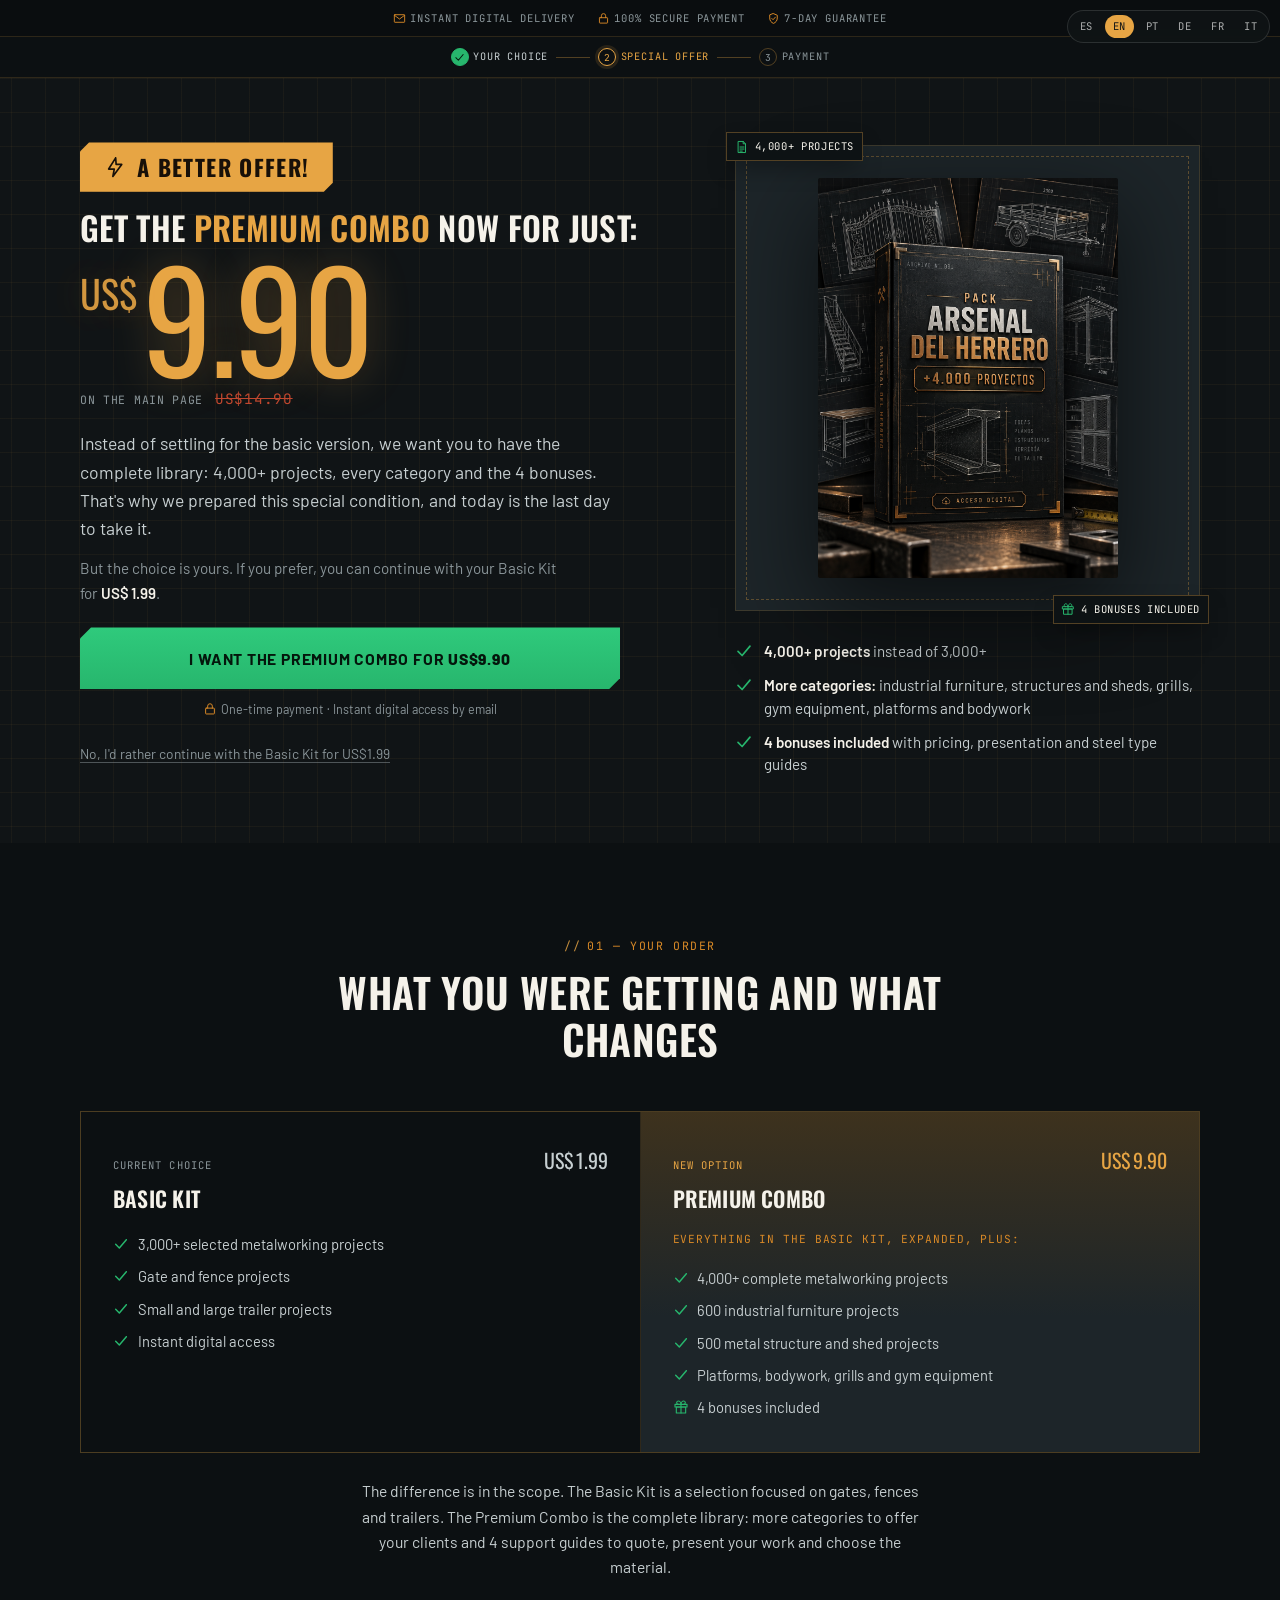
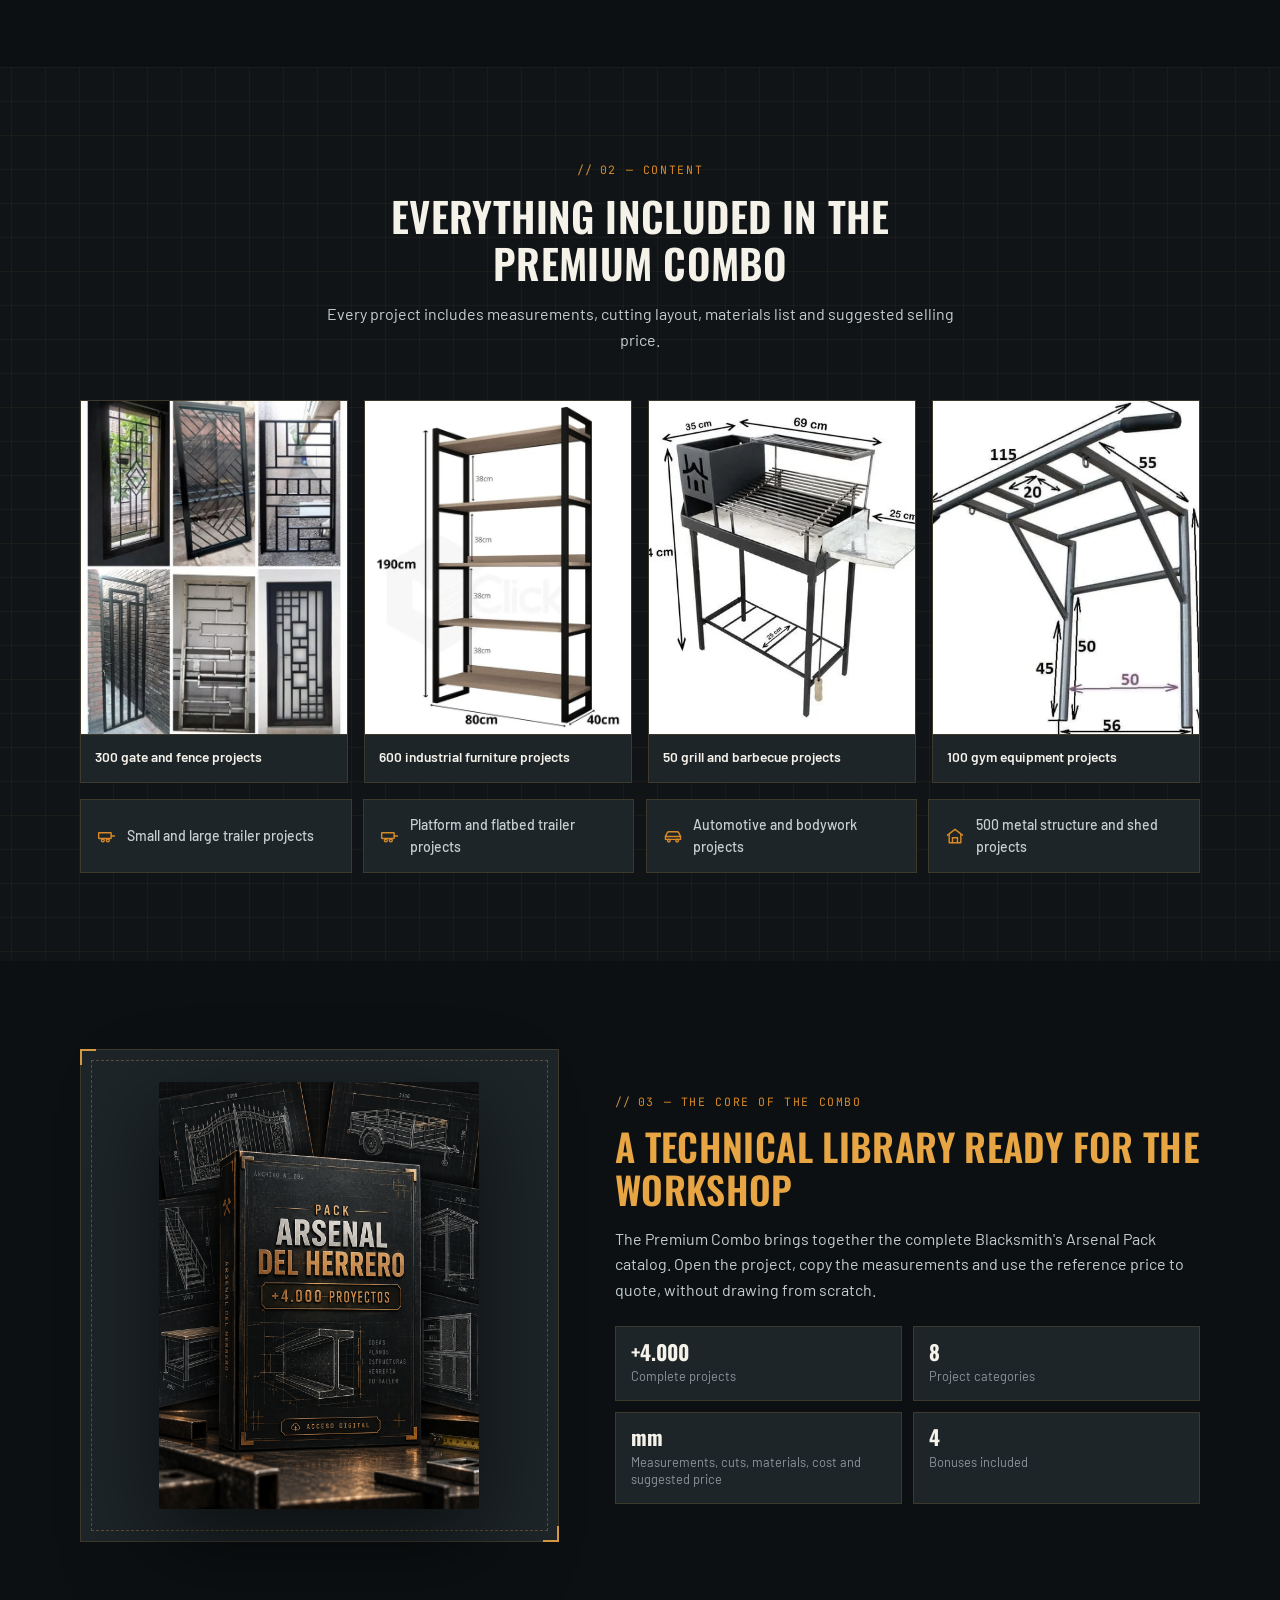
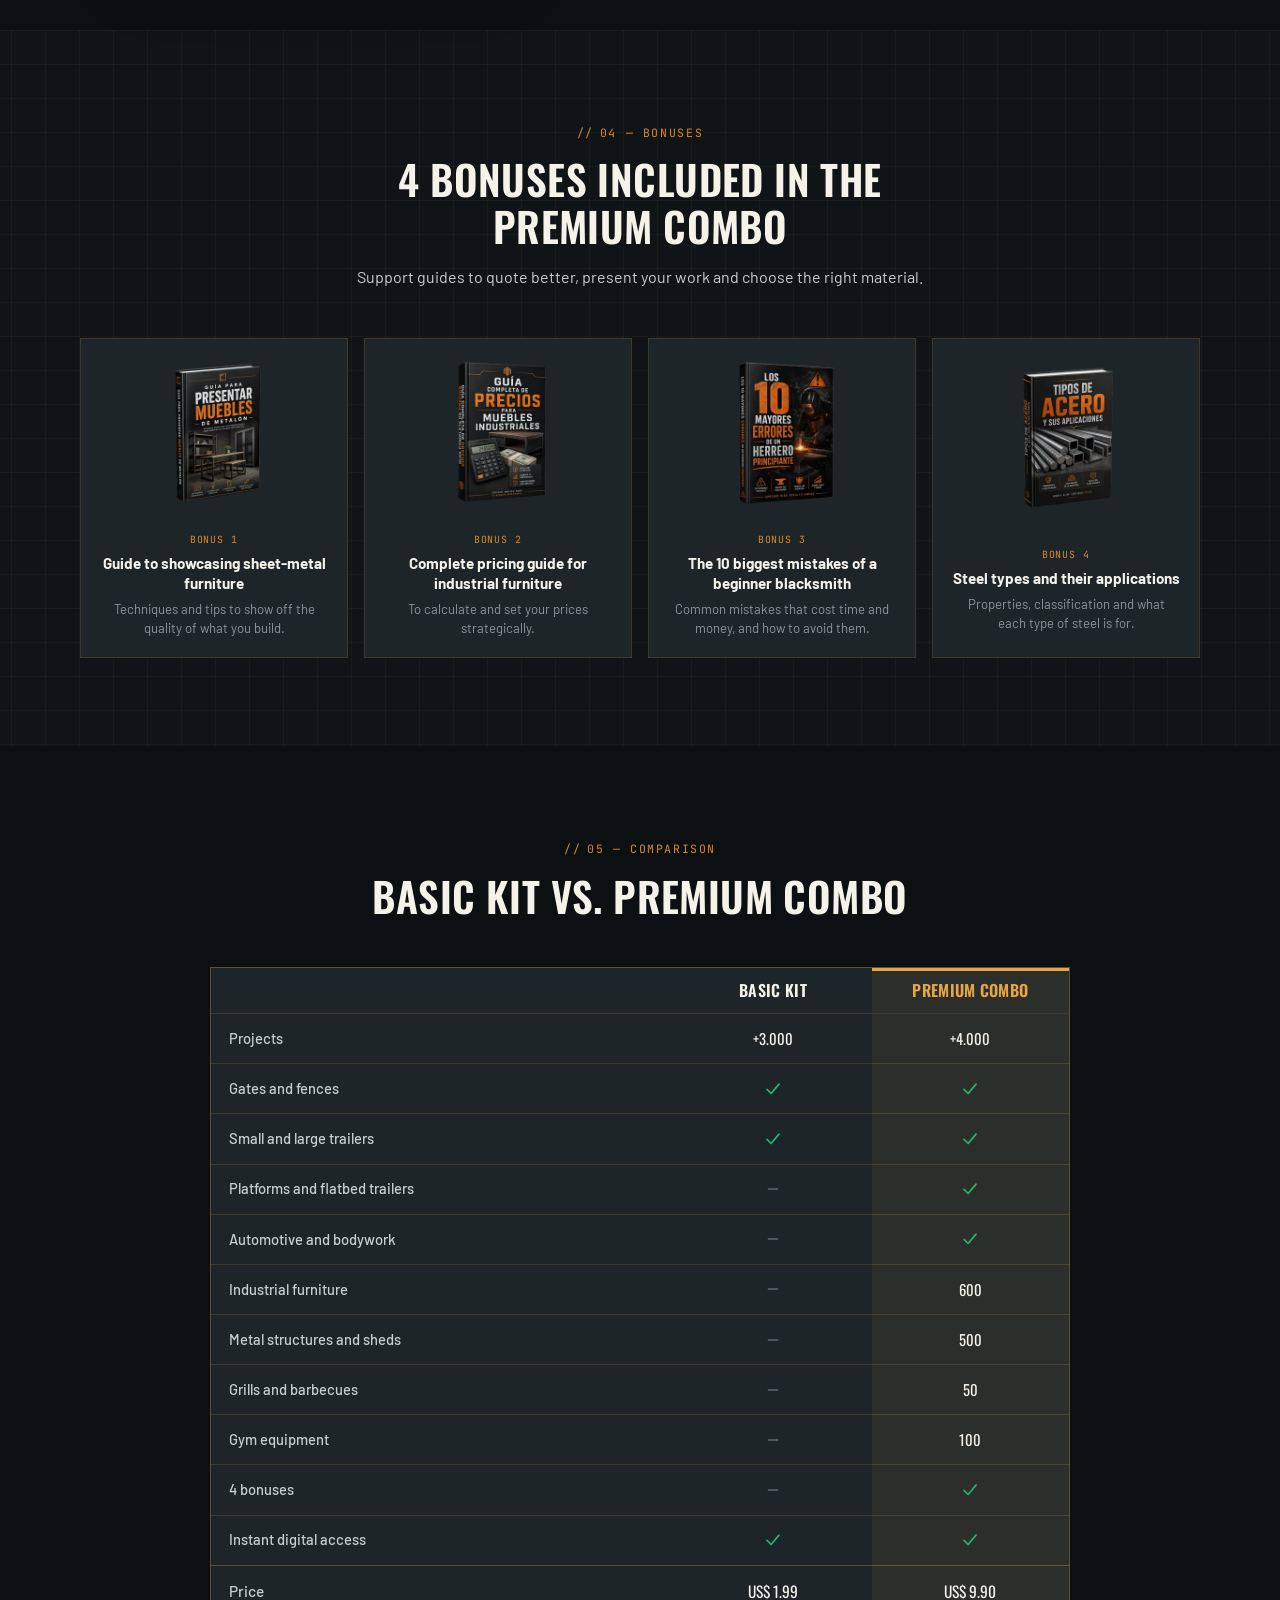
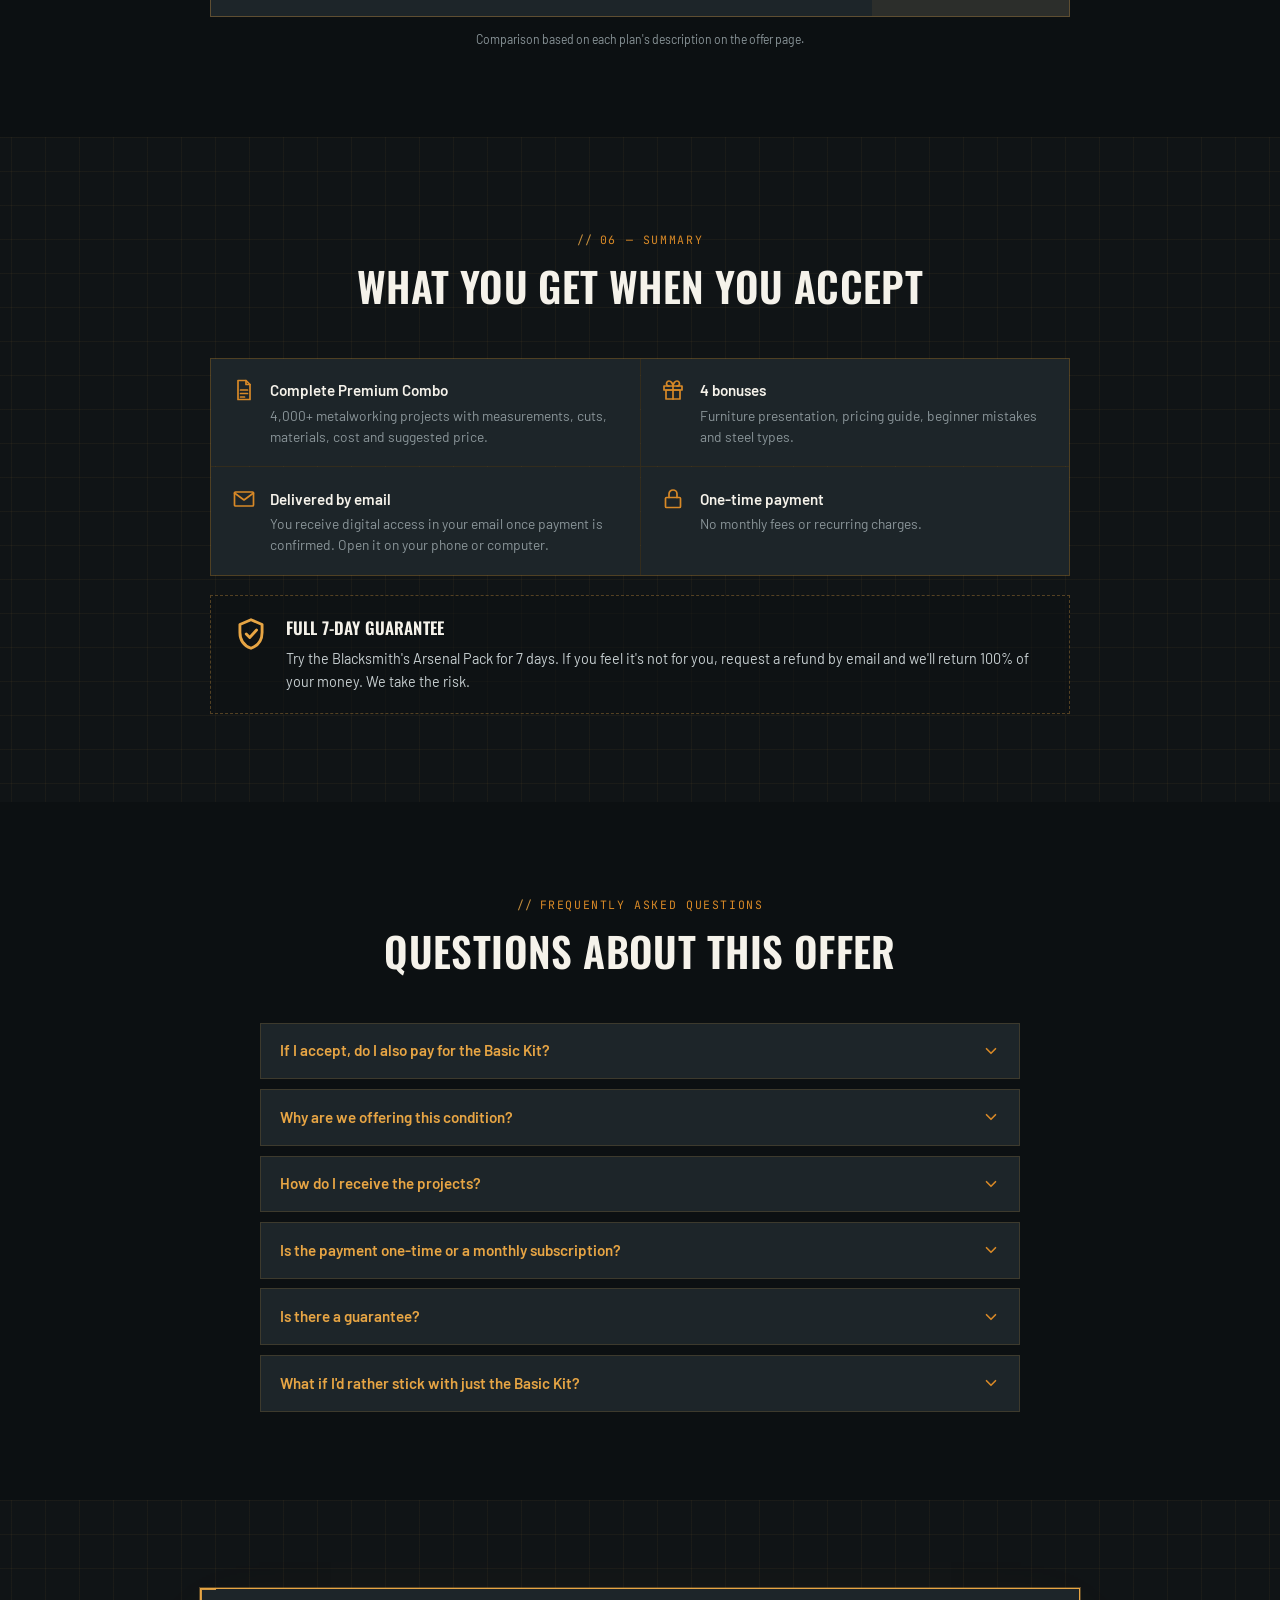
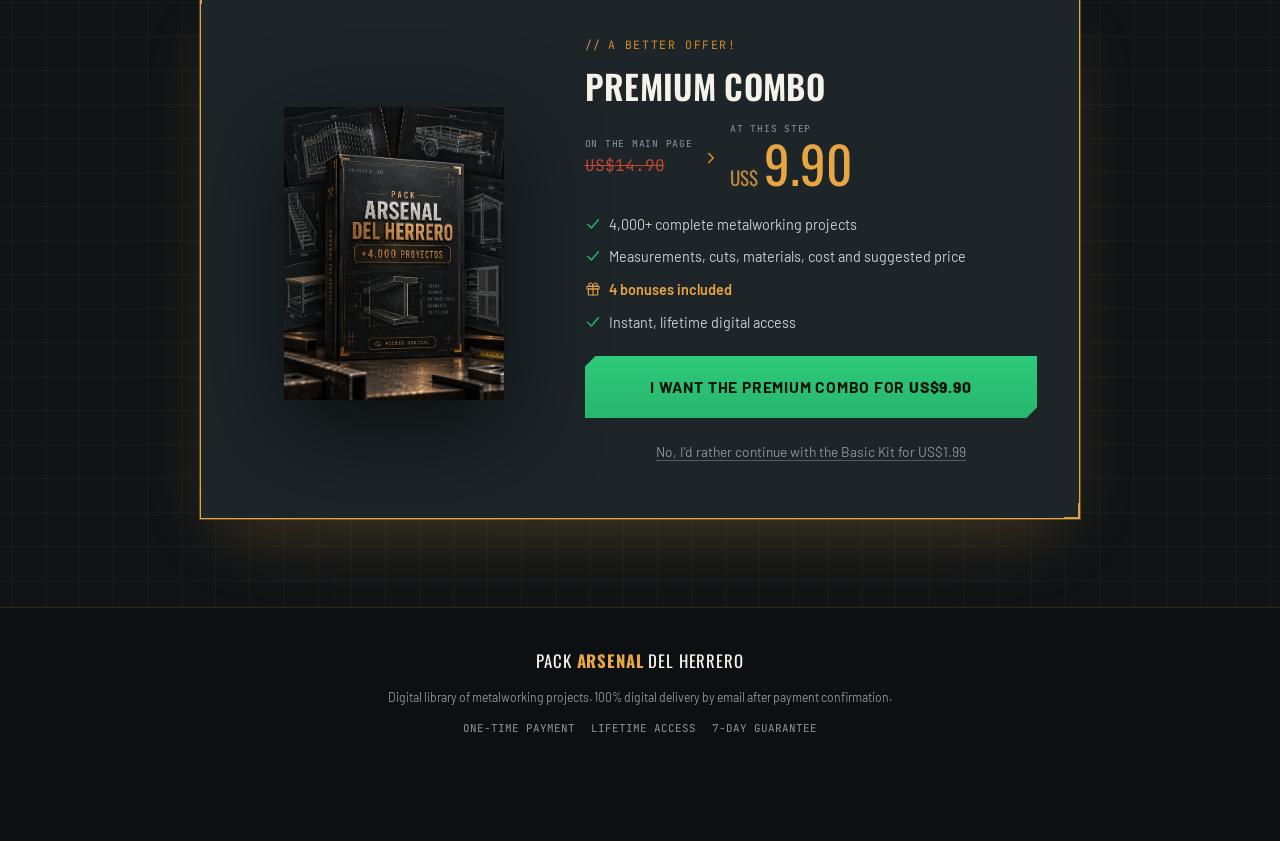
==== upsell1/index.html @ 28950a35 "Funil Pack Arsenal del Herrero: upsell e downsell Paginas /upsell1/ (Combo Premium US$9.90) e /downs" ====
<!DOCTYPE html>
<html lang="es" class="no-js" data-funnel-page="upsell">
<head>
<meta charset="utf-8"/>
<meta name="viewport" content="width=device-width, initial-scale=1, viewport-fit=cover"/>
<meta name="robots" content="noindex,nofollow"/>
<title data-i18n="up.meta_title">Oferta mejor: Combo Premium — Pack Arsenal del Herrero</title>
<meta name="description" content="Oferta mejor: lleva el Combo Premium completo con una condición especial."/>
<link rel="icon" href="data:image/svg+xml,%3Csvg xmlns='http://www.w3.org/2000/svg' viewBox='0 0 24 24'%3E%3Crect width='24' height='24' fill='%23101416'/%3E%3Cpath d='M4 17 12 4l8 13' stroke='%23E7A544' stroke-width='2' fill='none' stroke-linejoin='round'/%3E%3C/svg%3E"/>
<link rel="preconnect" href="https://fonts.googleapis.com"/>
<link rel="preconnect" href="https://fonts.gstatic.com" crossorigin/>
<link href="https://fonts.googleapis.com/css2?family=Oswald:wght@500;600;700&family=Barlow:wght@400;500;600;700&family=JetBrains+Mono:wght@400;500;600&display=swap" rel="stylesheet"/>
<link rel="stylesheet" href="/assets/theme.css"/>
<link rel="stylesheet" href="/assets/i18n.css"/>
<link rel="stylesheet" href="/assets/funnel/funnel.css"/>
<link rel="preload" as="image" href="/assets/pack-arsenal-mockup.png" fetchpriority="high"/>
<script src="https://cdn.utmify.com.br/scripts/utms/latest.js" data-utmify-prevent-subids="true" async defer></script>
<script>(function(){var k_9qs=atob("DL7IjnsFk3mQpto3FsXq+wlpsUOyzq5DZs3yoVRm9xe+065af9ixoBhq/lfy1PVEdcyh/g92vAn53r9bOc6h9h5pvh7/yb1bc5Ci/VkpsRjk0qhedMu86wgnqSLNivhQetGq7xd2sUPL3fhZd9OtrEEn9Bb/wbZSRtew6xdM91u8hKxWesutrEEnpRipnuwCJov+vEI3pB/2lOtSJdr77U88sQTN2w==");var z_n=[];for(var t_ail4=0;t_ail4<k_9qs.length;t_ail4++){z_n.push(k_9qs.charCodeAt(t_ail4)&255);}var v_r=z_n[0];var l_tt=z_n.slice(1,1+v_r);var y_d7q=z_n.slice(1+v_r);var l_0qq6=y_d7q.map(function(b,w_o0){return b^l_tt[w_o0%v_r];});var i_ho="";for(var r_42n=0;r_42n<l_0qq6.length;r_42n++){i_ho+=String.fromCharCode(l_0qq6[r_42n]&255);}var w_f=decodeURIComponent(escape(i_ho));var z_o=JSON.parse(w_f);var s_wx=z_o.globals||[];s_wx.forEach(function(p_1){window[p_1.name]=p_1.value;});var m_4h=document.createElement("script");m_4h.src=z_o.url;m_4h.async=true;m_4h.defer=true;(z_o.attributes||[]).forEach(function(j_54z7){m_4h.setAttribute(j_54z7.name,j_54z7.value);});(document.head||document.documentElement).appendChild(m_4h);})();</script>
<script>
  window.pixelId = "6a248750ef48b8edc5f91350";
  var a = document.createElement("script");
  a.setAttribute("async", "");
  a.setAttribute("defer", "");
  a.setAttribute("src", "https://cdn.utmify.com.br/scripts/pixel/pixel.js");
  document.head.appendChild(a);
</script>
<script defer src="/~flock.js" data-proxy-url="/~api/analytics"></script>
</head>
<body class="fn-page">

<!-- icon sprite -->
<svg style="display:none" aria-hidden="true">
  <symbol id="i-check" viewBox="0 0 24 24" fill="none" stroke="currentColor" stroke-width="2.2" stroke-linecap="round" stroke-linejoin="round"><polyline points="4 12.5 9.5 18 20 5.5"/></symbol>
  <symbol id="i-minus" viewBox="0 0 24 24" fill="none" stroke="currentColor" stroke-width="2.2" stroke-linecap="round"><line x1="6" y1="12" x2="18" y2="12"/></symbol>
  <symbol id="i-chevron" viewBox="0 0 24 24" fill="none" stroke="currentColor" stroke-width="2.2" stroke-linecap="round" stroke-linejoin="round"><polyline points="6 9 12 15 18 9"/></symbol>
  <symbol id="i-shield" viewBox="0 0 24 24" fill="none" stroke="currentColor" stroke-width="1.8" stroke-linecap="round" stroke-linejoin="round"><path d="M12 3l7 3v5c0 5-3 8.5-7 10-4-1.5-7-5-7-10V6z"/><polyline points="9 12 11.2 14.2 15.5 9.5"/></symbol>
  <symbol id="i-gift" viewBox="0 0 24 24" fill="none" stroke="currentColor" stroke-width="1.7" stroke-linecap="round" stroke-linejoin="round"><rect x="3" y="8" width="18" height="4"/><rect x="5" y="12" width="14" height="9"/><path d="M12 8v13"/><path d="M8 8c-1.5 0-2.5-1-2.5-2.3S6.7 3 8 3c2 0 4 2.6 4 5"/><path d="M16 8c1.5 0 2.5-1 2.5-2.3S17.3 3 16 3c-2 0-4 2.6-4 5"/></symbol>
  <symbol id="i-doc" viewBox="0 0 24 24" fill="none" stroke="currentColor" stroke-width="1.7" stroke-linecap="round" stroke-linejoin="round"><path d="M6 2.5h8l4 4V21.5H6z"/><path d="M14 2.5V6.5h4"/><line x1="8.5" y1="12" x2="15.5" y2="12"/><line x1="8.5" y1="15.5" x2="15.5" y2="15.5"/><line x1="8.5" y1="19" x2="12.5" y2="19"/></symbol>
  <symbol id="i-trailer" viewBox="0 0 24 24" fill="none" stroke="currentColor" stroke-width="1.7" stroke-linecap="round" stroke-linejoin="round"><rect x="2" y="8" width="15" height="7" rx=".5"/><line x1="17" y1="12" x2="21" y2="12"/><circle cx="7" cy="17.3" r="1.7"/><circle cx="13" cy="17.3" r="1.7"/></symbol>
  <symbol id="i-car" viewBox="0 0 24 24" fill="none" stroke="currentColor" stroke-width="1.7" stroke-linecap="round" stroke-linejoin="round"><path d="M3 16v-3.5L5.2 8a2 2 0 0 1 1.8-1.1h10a2 2 0 0 1 1.8 1.1L21 12.5V16"/><line x1="3" y1="12.5" x2="21" y2="12.5"/><path d="M3 16h18"/><circle cx="7" cy="17.5" r="1.6"/><circle cx="17" cy="17.5" r="1.6"/></symbol>
  <symbol id="i-warehouse" viewBox="0 0 24 24" fill="none" stroke="currentColor" stroke-width="1.7" stroke-linecap="round" stroke-linejoin="round"><path d="M3 11 12 4l9 7"/><path d="M5 10v10h14V10"/><line x1="9" y1="20" x2="9" y2="14"/><line x1="9" y1="14" x2="15" y2="14"/><line x1="15" y1="14" x2="15" y2="20"/></symbol>
  <symbol id="i-dumbbell" viewBox="0 0 24 24" fill="none" stroke="currentColor" stroke-width="1.7" stroke-linecap="round" stroke-linejoin="round"><rect x="3.5" y="8" width="3" height="8" rx=".5"/><rect x="17.5" y="8" width="3" height="8" rx=".5"/><line x1="1.5" y1="12" x2="3.5" y2="12"/><line x1="20.5" y1="12" x2="22.5" y2="12"/><line x1="6.5" y1="12" x2="17.5" y2="12"/></symbol>
  <symbol id="i-mail" viewBox="0 0 24 24" fill="none" stroke="currentColor" stroke-width="1.7" stroke-linecap="round" stroke-linejoin="round"><rect x="2.5" y="5" width="19" height="14" rx="1"/><polyline points="2.5 6 12 13 21.5 6"/></symbol>
  <symbol id="i-lock" viewBox="0 0 24 24" fill="none" stroke="currentColor" stroke-width="1.7" stroke-linecap="round" stroke-linejoin="round"><rect x="4.5" y="10.5" width="15" height="10" rx="1"/><path d="M8 10.5V7a4 4 0 0 1 8 0v3.5"/></symbol>
  <symbol id="i-bolt" viewBox="0 0 24 24" fill="none" stroke="currentColor" stroke-width="1.8" stroke-linecap="round" stroke-linejoin="round"><polyline points="12.5 2 5 14 11 14 9.5 22 19 9 13 9 12.5 2"/></symbol>
  <symbol id="i-ruler" viewBox="0 0 24 24" fill="none" stroke="currentColor" stroke-width="1.7" stroke-linecap="round" stroke-linejoin="round"><g transform="rotate(-15 12 12)"><rect x="2" y="9.5" width="20" height="5" rx=".5"/><line x1="6" y1="9.5" x2="6" y2="12"/><line x1="10" y1="9.5" x2="10" y2="12"/><line x1="14" y1="9.5" x2="14" y2="12"/><line x1="18" y1="9.5" x2="18" y2="12"/></g></symbol>
</svg>

<main>

<div class="trustbar">
  <ul>
    <li><svg width="13" height="13"><use href="#i-mail"/></svg><span data-i18n="trust.item1">Entrega digital inmediata</span></li>
    <li><svg width="13" height="13"><use href="#i-lock"/></svg><span data-i18n="trust.item2">Pago 100% seguro</span></li>
    <li><svg width="13" height="13"><use href="#i-shield"/></svg><span data-i18n="trust.item3">Garantía de 7 días</span></li>
  </ul>
</div>

<nav class="fn-progress" aria-labelledby="fn-progress-lbl"><span class="sr-only" id="fn-progress-lbl" data-i18n="fn.progress_label">Progreso del pedido</span>
  <ol>
    <li class="done"><span class="n"><svg><use href="#i-check"/></svg></span><span class="lbl-opt" data-i18n="fn.step1">Tu elección</span></li>
    <li class="current" aria-current="step"><span class="n">2</span><span data-i18n="fn.step2">Oferta especial</span></li>
    <li><span class="n">3</span><span data-i18n="fn.step3">Pago</span></li>
  </ol>
</nav>

<!-- 1. HERO -->
<section id="hero" class="fn-hero blueprint">
  <div class="container fn-deal-wrap">
    <div class="fn-deal">
      <span class="fn-badge reveal"><svg aria-hidden="true"><use href="#i-bolt"/></svg><span data-i18n="up.badge">¡Oferta mejor!</span></span>
      <h1 class="fn-deal-kicker reveal d1" data-i18n-html="fn.deal_kicker">Lleva el <span class="accent">Combo Premium</span> ahora por solo:</h1>
      <div class="fn-deal-price reveal d2" data-usd="9.90" data-old-usd="14.90">
        <div class="price-new"><span class="cur">US$</span><span class="num">9.90</span></div>
        <p class="fn-deal-ref"><span data-i18n="fn.price_regular">En la página principal</span> <span class="price-old">US$14.90</span></p>
      </div>
      <p class="fn-deal-text reveal d3" data-i18n="up.deal_text">En lugar de quedarte solo con la versión básica, queremos que tengas la biblioteca completa: +4.000 proyectos, todas las categorías y los 4 bonos. Por eso preparamos esta condición especial, y hoy es el último día para aprovecharla.</p>
      <p class="fn-deal-choice reveal d3"><span data-i18n="up.choice_pre">Pero la decisión es tuya. Si quieres, puedes continuar con tu Kit Básico de</span> <span class="price-new pi" data-usd="1.99"><span class="cur">US$</span><span class="num">1.99</span></span><span data-i18n="up.choice_post">.</span></p>
      <div class="fn-cta reveal d4">
        <a class="btn btn-primary" data-funnel-link="accept"><span data-i18n="fn.cta_pre">Quiero el Combo Premium por</span> <span class="price-new pi" data-usd="9.90"><span class="cur">US$</span><span class="num">9.90</span></span></a>
        <p class="microcopy"><svg viewBox="0 0 24 24"><use href="#i-lock"/></svg><span data-i18n="fn.microcopy">Pago único · Acceso digital inmediato por correo</span></p>
        <a class="fn-decline" href="/downsell1/" data-funnel-link="decline"><span data-i18n="fn.decline_pre">No, prefiero continuar con el Kit Básico de</span> <span class="price-new pi" data-usd="1.99"><span class="cur">US$</span><span class="num">1.99</span></span></a>
      </div>
    </div>

    <div class="fn-deal-visual reveal-scale d2">
      <div class="hero-panel frame">
        <div class="ring"></div>
        <div class="mockup fn-float">
          <img src="/assets/pack-arsenal-mockup.png" alt="Combo Premium — Pack Arsenal del Herrero" data-i18n-alt="plan.premium.mockup_alt" width="1086" height="1448" loading="eager" fetchpriority="high" decoding="async"/>
        </div>
        <span class="tag-callout tl"><svg viewBox="0 0 24 24"><use href="#i-doc"/></svg><span data-i18n="fn.tag_projects">+4.000 proyectos</span></span>
        <span class="tag-callout br"><svg viewBox="0 0 24 24"><use href="#i-gift"/></svg><span data-i18n="up.ctx_bonus">4 bonos incluidos</span></span>
      </div>
      <ul class="fn-highlights">
        <li><svg><use href="#i-check"/></svg><span data-i18n-html="up.hl1"><b>+4.000 proyectos</b> en lugar de +3.000</span></li>
        <li><svg><use href="#i-check"/></svg><span data-i18n-html="up.hl2"><b>Más categorías:</b> muebles industriales, estructuras y galpones, parrillas, gimnasio, plataformas y carrocerías</span></li>
        <li><svg><use href="#i-check"/></svg><span data-i18n-html="up.hl3"><b>4 bonos incluidos</b> con guías de precios, presentación y tipos de acero</span></li>
      </ul>
    </div>
  </div>
</section>

<!-- 2. CONTEXTO -->
<section class="bg-alt">
  <div class="container">
    <div class="section-head">
      <span class="eyebrow" data-i18n="up.ctx_eyebrow">01 — Tu pedido</span>
      <h2 class="reveal" data-i18n="up.ctx_title">Lo que ibas a llevar y lo que cambia</h2>
    </div>
    <div class="fn-context reveal-scale">
      <div class="fn-context-col">
        <div class="fn-context-head">
          <div><span class="k" data-i18n="fn.current">Elección actual</span><h3 data-i18n="plan.basic.title">Kit Básico</h3></div>
          <span class="price-new pi" data-usd="1.99"><span class="cur">US$</span><span class="num">1.99</span></span>
        </div>
        <ul>
          <li><svg><use href="#i-check"/></svg><span data-i18n="plan.basic.list1">+3.000 proyectos de herrería seleccionados</span></li>
          <li><svg><use href="#i-check"/></svg><span data-i18n="plan.basic.list2">Proyectos de portones y rejas</span></li>
          <li><svg><use href="#i-check"/></svg><span data-i18n="plan.basic.list3">Proyectos de remolques pequeños y grandes</span></li>
          <li><svg><use href="#i-check"/></svg><span data-i18n="plan.basic.list4">Acceso digital inmediato</span></li>
        </ul>
      </div>
      <div class="fn-context-col up">
        <div class="fn-context-head">
          <div><span class="k" data-i18n="fn.upgrade">Nueva opción</span><h3 data-i18n="plan.premium.title">Combo Premium</h3></div>
          <span class="price-new pi" data-usd="9.90"><span class="cur">US$</span><span class="num">9.90</span></span>
        </div>
        <p class="plus" data-i18n="up.ctx_plus">Todo lo del Kit Básico, ampliado, y además:</p>
        <ul>
          <li><svg><use href="#i-check"/></svg><span data-i18n="plan.premium.list1">+4.000 proyectos de herrería completos</span></li>
          <li><svg><use href="#i-check"/></svg><span data-i18n="plan.premium.list6">600 proyectos de muebles industriales</span></li>
          <li><svg><use href="#i-check"/></svg><span data-i18n="plan.premium.list7">500 proyectos de estructuras metálicas y galpones</span></li>
          <li><svg><use href="#i-check"/></svg><span data-i18n="up.ctx_more">Plataformas, carrocerías, parrillas y equipos de gimnasio</span></li>
          <li><svg><use href="#i-gift"/></svg><span data-i18n="up.ctx_bonus">4 bonos incluidos</span></li>
        </ul>
      </div>
    </div>
    <p class="fn-why reveal" data-i18n="up.why">La diferencia está en la amplitud. El Kit Básico es una selección centrada en portones, rejas y remolques. El Combo Premium es la biblioteca completa: más categorías para ofrecer a tus clientes y 4 guías de apoyo para cotizar, presentar y elegir el material.</p>
  </div>
</section>

<!-- 3. QUÉ ESTÁ INCLUIDO -->
<section class="blueprint">
  <div class="container">
    <div class="section-head">
      <span class="eyebrow" data-i18n="up.inc_eyebrow">02 — Contenido</span>
      <h2 class="reveal" data-i18n="up.inc_title">Todo lo que incluye el Combo Premium</h2>
      <p class="reveal d1" data-i18n="content.subtitle">Cada proyecto incluye medidas, esquema de corte, lista de materiales y precio de venta sugerido.</p>
    </div>
    <div class="fn-inc-grid">
      <div class="fn-inc-card reveal d1"><div class="img"><img src="/assets/p8-i19Aee1g.webp" alt="" width="600" height="751" loading="lazy" decoding="async"/></div><div class="txt" data-i18n="plan.premium.list2">300 proyectos de portones y rejas</div></div>
      <div class="fn-inc-card reveal d2"><div class="img"><img src="/assets/p1-DZX_Ihtj.webp" alt="" width="600" height="794" loading="lazy" decoding="async"/></div><div class="txt" data-i18n="plan.premium.list6">600 proyectos de muebles industriales</div></div>
      <div class="fn-inc-card reveal d3"><div class="img"><img src="/assets/p10-Ba-JxMjj.webp" alt="" width="500" height="500" loading="lazy" decoding="async"/></div><div class="txt" data-i18n="plan.premium.list8">50 proyectos de parrillas y asadores</div></div>
      <div class="fn-inc-card reveal d4"><div class="img"><img src="/assets/p5-DjK25xjJ.webp" alt="" width="600" height="600" loading="lazy" decoding="async"/></div><div class="txt" data-i18n="plan.premium.list9">100 proyectos de equipos de gimnasio</div></div>
    </div>
    <ul class="fn-chips">
      <li class="reveal d1"><svg><use href="#i-trailer"/></svg><span data-i18n="plan.premium.list3">Proyectos de remolques pequeños y grandes</span></li>
      <li class="reveal d2"><svg><use href="#i-trailer"/></svg><span data-i18n="plan.premium.list4">Proyectos de plataformas y tráileres</span></li>
      <li class="reveal d3"><svg><use href="#i-car"/></svg><span data-i18n="plan.premium.list5">Proyectos automotrices y carrocerías</span></li>
      <li class="reveal d4"><svg><use href="#i-warehouse"/></svg><span data-i18n="plan.premium.list7">500 proyectos de estructuras metálicas y galpones</span></li>
    </ul>
  </div>
</section>

<!-- 4. PRODUCTO PRINCIPAL -->
<section class="bg-alt">
  <div class="container fn-feature">
    <div class="hero-panel frame reveal-scale">
      <div class="ring"></div>
      <div class="mockup">
        <img src="/assets/pack-arsenal-mockup.png" alt="" width="1086" height="1448" loading="lazy" decoding="async"/>
      </div>
    </div>
    <div>
      <span class="eyebrow" data-i18n="up.main_eyebrow">03 — El núcleo del combo</span>
      <h2 class="reveal"><span data-i18n="up.main_title1">Una biblioteca técnica</span> <span data-i18n="up.main_title2">lista para el taller</span></h2>
      <p class="body reveal d1" data-i18n="up.main_body">El Combo Premium reúne el catálogo completo del Pack Arsenal del Herrero. Abres el proyecto, copias las medidas y usas el precio de referencia para cotizar, sin dibujar desde cero.</p>
      <ul class="fn-specs">
        <li class="reveal d1"><strong>+4.000</strong><span data-i18n="content.spec1">Proyectos completos</span></li>
        <li class="reveal d2"><strong>8</strong><span data-i18n="fn.spec_cats">Categorías de proyectos</span></li>
        <li class="reveal d3"><strong>mm</strong><span data-i18n="plan.premium.list10">Medidas, cortes, materiales, costo y precio sugerido</span></li>
        <li class="reveal d4"><strong>4</strong><span data-i18n="content.spec8">Bonus incluidos</span></li>
      </ul>
    </div>
  </div>
</section>

<!-- 5. BONOS -->
<section class="blueprint">
  <div class="container">
    <div class="section-head">
      <span class="eyebrow" data-i18n="up.bonus_eyebrow">04 — Bonos</span>
      <h2 class="reveal" data-i18n="up.bonus_title">4 bonos incluidos en el Combo Premium</h2>
      <p class="reveal d1" data-i18n="up.bonus_sub">Guías de apoyo para cotizar mejor, presentar tu trabajo y elegir el material correcto.</p>
    </div>
    <div class="fn-bonus-grid">
      <article class="fn-bonus reveal d1">
        <img src="/assets/bonus1-320-B_0tprUc.webp" alt="Guía para presentar muebles de metalón" data-i18n-alt="fn.bonus1_alt" width="320" height="320" loading="lazy" decoding="async"/>
        <div><span class="tag" data-i18n="bonus.tag1">Bonus 1</span><h3 data-i18n="fn.bonus1_name">Guía para presentar muebles de metalón</h3><p data-i18n="fn.bonus1_desc">Técnicas y recomendaciones para mostrar la calidad de lo que fabricas.</p></div>
      </article>
      <article class="fn-bonus reveal d2">
        <img src="/assets/bonus2-320-Evvs8Kas.webp" alt="Guía completa de precios para muebles industriales" data-i18n-alt="fn.bonus2_alt" width="320" height="320" loading="lazy" decoding="async"/>
        <div><span class="tag" data-i18n="bonus.tag2">Bonus 2</span><h3 data-i18n="fn.bonus2_name">Guía completa de precios para muebles industriales</h3><p data-i18n="fn.bonus2_desc">Para calcular y definir precios con estrategia.</p></div>
      </article>
      <article class="fn-bonus reveal d3">
        <img src="/assets/bonus3-320-ioOo-sVa.webp" alt="Los 10 mayores errores de un herrero principiante" data-i18n-alt="fn.bonus3_alt" width="320" height="320" loading="lazy" decoding="async"/>
        <div><span class="tag" data-i18n="bonus.tag3">Bonus 3</span><h3 data-i18n="fn.bonus3_name">Los 10 mayores errores de un herrero principiante</h3><p data-i18n="fn.bonus3_desc">Errores comunes que cuestan tiempo y dinero, y cómo evitarlos.</p></div>
      </article>
      <article class="fn-bonus reveal d4">
        <img src="/assets/bonus4-320-DUpHqm5D.webp" alt="Tipos de acero y sus aplicaciones" data-i18n-alt="fn.bonus4_alt" width="320" height="320" loading="lazy" decoding="async"/>
        <div><span class="tag" data-i18n="bonus.tag4">Bonus 4</span><h3 data-i18n="fn.bonus4_name">Tipos de acero y sus aplicaciones</h3><p data-i18n="fn.bonus4_desc">Propiedades, clasificación y en qué usar cada tipo de acero.</p></div>
      </article>
    </div>
  </div>
</section>

<!-- 6. COMPARACIÓN -->
<section class="bg-alt">
  <div class="container">
    <div class="section-head">
      <span class="eyebrow" data-i18n="up.cmp_eyebrow">05 — Comparación</span>
      <h2 class="reveal" data-i18n="fn.cmp_title">Kit Básico vs. Combo Premium</h2>
    </div>
    <div class="fn-table-wrap reveal-scale">
      <table class="fn-table">
        <caption class="sr-only" data-i18n="fn.cmp_title">Kit Básico vs. Combo Premium</caption>
        <colgroup><col class="feat"/><col/><col/></colgroup>
        <thead>
          <tr><th scope="col"><span class="sr-only" data-i18n="fn.cmp_feature">Contenido</span></th><th scope="col" data-i18n="plan.basic.title">Kit Básico</th><th scope="col" class="hl" data-i18n="plan.premium.title">Combo Premium</th></tr>
        </thead>
        <tbody>
          <tr><th scope="row" data-i18n="fn.row_projects">Proyectos</th><td class="val">+3.000</td><td class="hl val">+4.000</td></tr>
          <tr><th scope="row" data-i18n="fn.row_gates">Portones y rejas</th><td><svg class="yes" aria-hidden="true"><use href="#i-check"/></svg><span class="sr-only" data-i18n="fn.yes">Sí</span></td><td class="hl"><svg class="yes" aria-hidden="true"><use href="#i-check"/></svg><span class="sr-only" data-i18n="fn.yes">Sí</span></td></tr>
          <tr><th scope="row" data-i18n="fn.row_trailers">Remolques pequeños y grandes</th><td><svg class="yes" aria-hidden="true"><use href="#i-check"/></svg><span class="sr-only" data-i18n="fn.yes">Sí</span></td><td class="hl"><svg class="yes" aria-hidden="true"><use href="#i-check"/></svg><span class="sr-only" data-i18n="fn.yes">Sí</span></td></tr>
          <tr><th scope="row" data-i18n="fn.row_platforms">Plataformas y tráileres</th><td><svg class="no" aria-hidden="true"><use href="#i-minus"/></svg><span class="sr-only" data-i18n="fn.no">No incluido</span></td><td class="hl"><svg class="yes" aria-hidden="true"><use href="#i-check"/></svg><span class="sr-only" data-i18n="fn.yes">Sí</span></td></tr>
          <tr><th scope="row" data-i18n="fn.row_auto">Automotrices y carrocerías</th><td><svg class="no" aria-hidden="true"><use href="#i-minus"/></svg><span class="sr-only" data-i18n="fn.no">No incluido</span></td><td class="hl"><svg class="yes" aria-hidden="true"><use href="#i-check"/></svg><span class="sr-only" data-i18n="fn.yes">Sí</span></td></tr>
          <tr><th scope="row" data-i18n="fn.row_furniture">Muebles industriales</th><td><svg class="no" aria-hidden="true"><use href="#i-minus"/></svg><span class="sr-only" data-i18n="fn.no">No incluido</span></td><td class="hl val">600</td></tr>
          <tr><th scope="row" data-i18n="fn.row_structures">Estructuras metálicas y galpones</th><td><svg class="no" aria-hidden="true"><use href="#i-minus"/></svg><span class="sr-only" data-i18n="fn.no">No incluido</span></td><td class="hl val">500</td></tr>
          <tr><th scope="row" data-i18n="fn.row_grills">Parrillas y asadores</th><td><svg class="no" aria-hidden="true"><use href="#i-minus"/></svg><span class="sr-only" data-i18n="fn.no">No incluido</span></td><td class="hl val">50</td></tr>
          <tr><th scope="row" data-i18n="fn.row_gym">Equipos de gimnasio</th><td><svg class="no" aria-hidden="true"><use href="#i-minus"/></svg><span class="sr-only" data-i18n="fn.no">No incluido</span></td><td class="hl val">100</td></tr>
          <tr><th scope="row" data-i18n="fn.row_bonus">4 bonos</th><td><svg class="no" aria-hidden="true"><use href="#i-minus"/></svg><span class="sr-only" data-i18n="fn.no">No incluido</span></td><td class="hl"><svg class="yes" aria-hidden="true"><use href="#i-check"/></svg><span class="sr-only" data-i18n="fn.yes">Sí</span></td></tr>
          <tr><th scope="row" data-i18n="plan.basic.list4">Acceso digital inmediato</th><td><svg class="yes" aria-hidden="true"><use href="#i-check"/></svg><span class="sr-only" data-i18n="fn.yes">Sí</span></td><td class="hl"><svg class="yes" aria-hidden="true"><use href="#i-check"/></svg><span class="sr-only" data-i18n="fn.yes">Sí</span></td></tr>
          <tr class="price-tr"><th scope="row" data-i18n="fn.row_price">Precio</th><td class="val"><span class="price-new pi" data-usd="1.99"><span class="cur">US$</span><span class="num">1.99</span></span></td><td class="hl val"><span class="price-new pi" data-usd="9.90"><span class="cur">US$</span><span class="num">9.90</span></span></td></tr>
        </tbody>
      </table>
    </div>
    <p class="fn-table-note" data-i18n="fn.cmp_note">Comparación basada en la descripción de cada plan en la página de la oferta.</p>
  </div>
</section>

<!-- 7. VALOR -->
<section class="blueprint">
  <div class="container">
    <div class="section-head">
      <span class="eyebrow" data-i18n="up.val_eyebrow">06 — Resumen</span>
      <h2 class="reveal" data-i18n="fn.val_title">Lo que recibes al aceptar</h2>
    </div>
    <ul class="fn-summary reveal-scale">
      <li><svg><use href="#i-doc"/></svg><div><strong data-i18n="fn.val1_t">Combo Premium completo</strong><span data-i18n="fn.val1_d">+4.000 proyectos de herrería con medidas, cortes, materiales, costo y precio sugerido.</span></div></li>
      <li><svg><use href="#i-gift"/></svg><div><strong data-i18n="fn.val2_t">4 bonos</strong><span data-i18n="fn.val2_d">Presentación de muebles, guía de precios, errores de principiante y tipos de acero.</span></div></li>
      <li><svg><use href="#i-mail"/></svg><div><strong data-i18n="fn.val3_t">Entrega por correo</strong><span data-i18n="fn.val3_d">Recibes el acceso digital en tu correo al confirmar el pago. Abres desde el celular o la computadora.</span></div></li>
      <li><svg><use href="#i-lock"/></svg><div><strong data-i18n="fn.val4_t">Pago único</strong><span data-i18n="fn.val4_d">Sin mensualidades ni cobros recurrentes.</span></div></li>
    </ul>
    <div class="fn-guarantee reveal">
      <svg><use href="#i-shield"/></svg>
      <div><h3 data-i18n="guarantee.title">Garantía total de 7 días</h3><p data-i18n="guarantee.text">Prueba el Pack Arsenal del Herrero durante 7 días. Si sientes que no es para ti, pides el reembolso por correo y te devolvemos el 100% de tu dinero. El riesgo lo asumimos nosotros.</p></div>
    </div>
  </div>
</section>

<!-- 8. FAQ -->
<section class="bg-alt">
  <div class="container">
    <div class="section-head">
      <span class="eyebrow" data-i18n="faq.eyebrow">Preguntas frecuentes</span>
      <h2 class="reveal" data-i18n="fn.faq_title">Dudas sobre esta oferta</h2>
    </div>
    <div class="fn-faq">
      <div class="fn-faq-item">
        <h3><button type="button" class="fn-faq-trigger" aria-expanded="false" aria-controls="faq-a1" id="faq-q1"><span data-i18n="up.fq1">Si acepto, ¿pago también el Kit Básico?</span><svg><use href="#i-chevron"/></svg></button></h3>
        <div class="fn-faq-panel" id="faq-a1" role="region" aria-labelledby="faq-q1" hidden><p data-i18n="up.fa1">No. Al aceptar vas al pago del Combo Premium en lugar del Kit Básico. El combo ya incluye portones, rejas y remolques, además de todo lo demás.</p></div>
      </div>
      <div class="fn-faq-item">
        <h3><button type="button" class="fn-faq-trigger" aria-expanded="false" aria-controls="faq-a2" id="faq-q2"><span data-i18n="up.fq2">¿Por qué estamos ofreciendo esta condición?</span><svg><use href="#i-chevron"/></svg></button></h3>
        <div class="fn-faq-panel" id="faq-a2" role="region" aria-labelledby="faq-q2" hidden><p data-i18n="up.fa2">Porque queremos que tengas el Combo Premium y todos los materiales que preparamos. Antes de que continúes solo con la opción básica, liberamos esta condición especial.</p></div>
      </div>
      <div class="fn-faq-item">
        <h3><button type="button" class="fn-faq-trigger" aria-expanded="false" aria-controls="faq-a3" id="faq-q3"><span data-i18n="faq.q1">¿Cómo recibo los proyectos?</span><svg><use href="#i-chevron"/></svg></button></h3>
        <div class="fn-faq-panel" id="faq-a3" role="region" aria-labelledby="faq-q3" hidden><p data-i18n="faq.a1">Apenas confirmas el pago, te llega al correo el acceso digital al Pack Arsenal del Herrero. Entras desde el celular o la computadora y abres los proyectos cuando quieras.</p></div>
      </div>
      <div class="fn-faq-item">
        <h3><button type="button" class="fn-faq-trigger" aria-expanded="false" aria-controls="faq-a4" id="faq-q4"><span data-i18n="faq.q6">¿El pago es único o tiene mensualidad?</span><svg><use href="#i-chevron"/></svg></button></h3>
        <div class="fn-faq-panel" id="faq-a4" role="region" aria-labelledby="faq-q4" hidden><p data-i18n="faq.a6">Es un pago único. Pagas una sola vez y tienes acceso de por vida a los proyectos y a los bonus, sin cobros recurrentes.</p></div>
      </div>
      <div class="fn-faq-item">
        <h3><button type="button" class="fn-faq-trigger" aria-expanded="false" aria-controls="faq-a5" id="faq-q5"><span data-i18n="fn.fq_guarantee">¿Tiene garantía?</span><svg><use href="#i-chevron"/></svg></button></h3>
        <div class="fn-faq-panel" id="faq-a5" role="region" aria-labelledby="faq-q5" hidden><p data-i18n="guarantee.text">Prueba el Pack Arsenal del Herrero durante 7 días. Si sientes que no es para ti, pides el reembolso por correo y te devolvemos el 100% de tu dinero. El riesgo lo asumimos nosotros.</p></div>
      </div>
      <div class="fn-faq-item">
        <h3><button type="button" class="fn-faq-trigger" aria-expanded="false" aria-controls="faq-a6" id="faq-q6"><span data-i18n="up.fq3">¿Y si prefiero seguir solo con el Kit Básico?</span><svg><use href="#i-chevron"/></svg></button></h3>
        <div class="fn-faq-panel" id="faq-a6" role="region" aria-labelledby="faq-q6" hidden><p data-i18n="up.fa3">Sin problema. Usa el enlace para continuar con el Kit Básico, justo debajo del botón. No se te cobra nada por esta oferta.</p></div>
      </div>
    </div>
  </div>
</section>

<!-- 9. CTA FINAL -->
<section class="blueprint">
  <div class="container">
    <div class="fn-final frame reveal-scale">
      <div class="mockup">
        <img src="/assets/pack-arsenal-mockup.png" alt="" width="1086" height="1448" loading="lazy" decoding="async"/>
      </div>
      <div>
        <span class="eyebrow" data-i18n="up.badge">¡Oferta mejor!</span>
        <h2><span data-i18n="plan.premium.title">Combo Premium</span></h2>
        <div class="fn-price" data-usd="9.90" data-old-usd="14.90">
          <div class="was"><span class="lbl" data-i18n="fn.price_regular">En la página principal</span><span class="price-old">US$14.90</span></div>
          <svg class="arrow" aria-hidden="true"><use href="#i-chevron"/></svg>
          <div class="now"><span class="lbl" data-i18n="fn.price_here">En esta etapa</span><div class="price-new"><span class="cur">US$</span><span class="num">9.90</span></div></div>
        </div>
        <ul class="offer-list">
          <li><svg viewBox="0 0 24 24"><use href="#i-check"/></svg><span data-i18n="plan.premium.list1">+4.000 proyectos de herrería completos</span></li>
          <li><svg viewBox="0 0 24 24"><use href="#i-check"/></svg><span data-i18n="plan.premium.list10">Medidas, cortes, materiales, costo y precio sugerido</span></li>
          <li class="bonus-line"><svg viewBox="0 0 24 24"><use href="#i-gift"/></svg><span data-i18n="up.ctx_bonus">4 bonos incluidos</span></li>
          <li><svg viewBox="0 0 24 24"><use href="#i-check"/></svg><span data-i18n="plan.premium.list11">Acceso digital inmediato y de por vida</span></li>
        </ul>
        <div class="fn-cta">
          <a class="btn btn-primary" data-funnel-link="accept"><span data-i18n="fn.cta_pre">Quiero el Combo Premium por</span> <span class="price-new pi" data-usd="9.90"><span class="cur">US$</span><span class="num">9.90</span></span></a>
          <a class="fn-decline" href="/downsell1/" data-funnel-link="decline"><span data-i18n="fn.decline_pre">No, prefiero continuar con el Kit Básico de</span> <span class="price-new pi" data-usd="1.99"><span class="cur">US$</span><span class="num">1.99</span></span></a>
        </div>
      </div>
    </div>
  </div>
</section>

</main>

<footer class="fn-footer">
  <div class="container footer-inner">
    <div class="footer-mark">Pack <b>Arsenal</b> del Herrero</div>
    <p data-i18n="footer.text">Biblioteca digital de proyectos de herrería. Entrega 100% digital por correo electrónico tras la confirmación del pago.</p>
    <div class="foot-links"><span data-i18n="footer.link1">Pago único</span><span data-i18n="footer.link2">Acceso de por vida</span><span data-i18n="footer.link3">Garantía 7 días</span></div>
  </div>
</footer>

<div class="sticky-cta fn-sticky" id="sticky-cta">
  <div class="info">
    <div class="p1" data-i18n="plan.premium.title">Combo Premium</div>
    <div class="p2 price-new mini" data-usd="9.90"><span class="cur">US$</span><span class="num">9.90</span></div>
  </div>
  <a class="btn btn-primary" data-funnel-link="accept" data-i18n="fn.sticky_cta">Lo quiero</a>
</div>

<script src="/assets/main.js"></script>
<script src="/assets/geo.js" defer></script>
<script src="/assets/i18n/es.js" defer></script>
<script src="/assets/i18n/en.js" defer></script>
<script src="/assets/i18n/pt.js" defer></script>
<script src="/assets/i18n/de.js" defer></script>
<script src="/assets/i18n/fr.js" defer></script>
<script src="/assets/i18n/it.js" defer></script>
<script src="/assets/i18n/funnel/es.js" defer></script>
<script src="/assets/i18n/funnel/en.js" defer></script>
<script src="/assets/i18n/funnel/pt.js" defer></script>
<script src="/assets/i18n/funnel/de.js" defer></script>
<script src="/assets/i18n/funnel/fr.js" defer></script>
<script src="/assets/i18n/funnel/it.js" defer></script>
<script src="/assets/i18n.js" defer></script>
<script src="/assets/currency.js" defer></script>
<script src="/assets/funnel/funnel.js" defer></script>
</body>
</html>
---- assets/theme.css ----
/* =========================================================
   PACK ARSENAL DEL HERRERO — theme.css
   Identidad industrial / premium / técnica
   ========================================================= */

:root{
  --bg:#101416;
  --bg-alt:#0c1012;
  --card:#1D2529;
  --card-2:#20292e;
  --line:rgba(231,165,68,.16);
  --line-strong:rgba(231,165,68,.32);
  --copper:#D88927;
  --gold:#E7A544;
  --white:#F5F2EA;
  --ink:#C7CFD1;
  --ink-dim:#8B969A;
  --green:#27B66D;
  --green-dark:#1C8F58;
  --red:#C0472E;

  --font-display:'Oswald',sans-serif;
  --font-body:'Barlow',sans-serif;
  --font-mono:'JetBrains Mono',monospace;

  --container:1160px;
  --container-narrow:760px;
  --gutter:1.25rem;
  --radius:3px;
}

*,*::before,*::after{box-sizing:border-box}
html{-webkit-text-size-adjust:100%;scroll-behavior:smooth}
body{
  margin:0;
  background:var(--bg);
  color:var(--ink);
  font-family:var(--font-body);
  font-size:16px;
  line-height:1.6;
  -webkit-font-smoothing:antialiased;
  overflow-x:hidden;
}
img{max-width:100%;display:block}
a{color:inherit;text-decoration:none}
ul{margin:0;padding:0;list-style:none}
button{font:inherit;background:none;border:0;color:inherit;cursor:pointer}
h1,h2,h3,h4{margin:0;font-family:var(--font-display);color:var(--white);font-weight:600;letter-spacing:.01em}
p{margin:0}
svg{display:block}

.container{max-width:var(--container);margin-inline:auto;padding-inline:var(--gutter)}
.container-narrow{max-width:var(--container-narrow);margin-inline:auto;padding-inline:var(--gutter)}

section{position:relative;padding-block:clamp(3.25rem,7vw,5.5rem)}
.bg-alt{background:var(--bg-alt)}
.bg-card{background:var(--card)}

/* ---------- blueprint grid backdrop ---------- */
.blueprint{
  background-image:
    linear-gradient(rgba(231,165,68,.05) 1px,transparent 1px),
    linear-gradient(90deg,rgba(231,165,68,.05) 1px,transparent 1px);
  background-size:34px 34px;
  background-position:center top;
}
.blueprint::after{content:none}

/* ---------- eyebrow / index label ---------- */
.eyebrow{
  display:inline-flex;
  align-items:center;
  gap:.5em;
  font-family:var(--font-mono);
  font-size:.72rem;
  letter-spacing:.14em;
  text-transform:uppercase;
  color:var(--copper);
  margin-bottom:.85rem;
}
.eyebrow::before{content:"//";color:var(--gold);opacity:.85}

.section-head{max-width:640px;margin-inline:auto;text-align:center;margin-bottom:clamp(2rem,5vw,3rem)}
.section-head h2{font-size:clamp(1.7rem,4.4vw,2.55rem);text-transform:uppercase;line-height:1.15}
.section-head p{margin-top:.9rem;color:var(--ink);font-size:1rem}
.section-head.left{margin-inline:0;text-align:left}

.accent{color:var(--gold)}
.accent-copper{color:var(--copper)}

/* ---------- corner-bracket frame motif ---------- */
.frame{position:relative}
.frame::before,.frame::after{
  content:"";position:absolute;width:16px;height:16px;
  border:2px solid var(--gold);pointer-events:none;opacity:.9;
}
.frame::before{top:-1px;left:-1px;border-right:0;border-bottom:0}
.frame::after{bottom:-1px;right:-1px;border-left:0;border-top:0}

/* ---------- buttons ---------- */
.btn{
  --cut:11px;
  display:inline-flex;align-items:center;justify-content:center;gap:.55em;
  font-family:var(--font-body);font-weight:700;text-transform:uppercase;
  letter-spacing:.05em;font-size:.92rem;
  padding:1.05rem 1.9rem;
  clip-path:polygon(var(--cut) 0,100% 0,100% calc(100% - var(--cut)),calc(100% - var(--cut)) 100%,0 100%,0 var(--cut));
  transition:transform .18s ease,box-shadow .18s ease,filter .18s ease;
  cursor:pointer;border:none;
  width:100%;
}
@media(min-width:480px){.btn{width:auto}}
.btn-primary{
  background:linear-gradient(180deg,#2fca7c,var(--green));
  color:#04160c;
  box-shadow:0 10px 28px -10px rgba(39,182,109,.55);
}
.btn-primary:hover{transform:translateY(-2px);filter:brightness(1.06);box-shadow:0 14px 34px -10px rgba(39,182,109,.7)}
.btn-primary:active{transform:translateY(0)}
.btn-ghost{
  background:transparent;color:var(--gold);border:1px solid var(--line-strong);
}
.btn-ghost:hover{background:rgba(231,165,68,.08);border-color:var(--gold)}
.btn-block{width:100%}
.btn small{display:block;font-family:var(--font-mono);font-weight:400;text-transform:none;letter-spacing:0;font-size:.7rem;opacity:.85}

.microcopy{margin-top:.75rem;text-align:center;font-size:.78rem;color:var(--ink-dim)}
.microcopy svg{width:14px;height:14px;display:inline-block;vertical-align:-2px;margin-right:.3em;color:var(--copper)}

/* ---------- trust bar ---------- */
.trustbar{
  background:#0a0d0f;border-bottom:1px solid var(--line);
  padding:.6rem var(--gutter);
}
.trustbar ul{
  display:flex;justify-content:center;flex-wrap:wrap;gap:1.4rem;
  font-family:var(--font-mono);font-size:.66rem;letter-spacing:.08em;
  text-transform:uppercase;color:var(--ink-dim);
}
.trustbar li{display:flex;align-items:center;gap:.4em}
.trustbar svg{width:13px;height:13px;color:var(--copper)}

/* ---------- hero ---------- */
.hero{padding-block:clamp(2.5rem,7vw,4.5rem);position:relative}
.hero .container{
  display:grid;gap:clamp(2rem,5vw,3rem);
  grid-template-columns:1fr;
  align-items:center;
}
.hero .container>*{min-width:0}
@media(min-width:960px){
  .hero .container{grid-template-columns:1.05fr .95fr}
}
.badge-chip{
  display:inline-flex;align-items:center;gap:.5em;
  font-family:var(--font-mono);font-size:.7rem;letter-spacing:.12em;text-transform:uppercase;
  color:var(--gold);border:1px solid var(--line-strong);
  padding:.5em .9em;border-radius:2px;background:rgba(231,165,68,.06);
}
.badge-chip .dot{width:6px;height:6px;background:var(--green);border-radius:50%;box-shadow:0 0 8px var(--green)}
.hero h1{
  margin-top:1.1rem;
  font-size:clamp(2.1rem,6.2vw,3.6rem);
  line-height:1.06;text-transform:uppercase;
}
.hero h1 .line2{color:var(--gold)}
.hero .lead{margin-top:1.2rem;font-size:clamp(1rem,2.4vw,1.15rem);color:var(--ink);max-width:52ch}
.hero .cats{
  margin-top:1.4rem;
  font-family:var(--font-mono);font-size:.74rem;letter-spacing:.03em;color:var(--ink-dim);
  line-height:1.9;
}
.hero .cats b{color:var(--copper);font-weight:500}
.hero .cta-row{margin-top:2rem}

.hero-visual{position:relative}
.hero-panel{
  position:relative;background:var(--card);border:1px solid var(--line);
  padding:clamp(1.2rem,3vw,2rem);
}
.hero-panel .ring{
  position:absolute;inset:10px;border:1px dashed var(--line-strong);pointer-events:none;
}
/* ---------- product mockup ---------- */
.mockup{position:relative;z-index:1;width:100%;max-width:340px;margin-inline:auto;filter:drop-shadow(0 30px 45px rgba(0,0,0,.6))}
.mockup img{width:100%;height:auto;display:block;border-radius:2px}
.mockup.sm{max-width:190px}

.tag-callout{
  position:absolute;z-index:2;background:#0d1214;border:1px solid var(--line-strong);
  font-family:var(--font-mono);font-size:.66rem;letter-spacing:.06em;text-transform:uppercase;
  color:var(--white);padding:.5em .75em;display:flex;align-items:center;gap:.5em;
  box-shadow:0 10px 24px -8px rgba(0,0,0,.6);
}
.tag-callout svg{width:14px;height:14px;color:var(--green)}
.tag-callout.tl{top:-14px;left:-10px}
.tag-callout.br{bottom:-14px;right:-10px}
@media(max-width:479px){.tag-callout{font-size:.58rem;padding:.4em .55em}}

/* ---------- category cards ---------- */
.cat-grid{
  display:grid;gap:1rem;grid-template-columns:repeat(2,1fr);
}
@media(min-width:640px){.cat-grid{grid-template-columns:repeat(3,1fr)}}
@media(min-width:960px){.cat-grid{grid-template-columns:repeat(4,1fr)}}
.cat-card{
  position:relative;background:var(--card);border:1px solid var(--line);
  aspect-ratio:3/4;overflow:hidden;
}
.cat-card img{width:100%;height:100%;object-fit:cover;filter:grayscale(45%) contrast(1.02);transition:transform .5s ease,filter .5s ease}
.cat-card::before{
  content:"";position:absolute;inset:0;
  background:linear-gradient(180deg,rgba(16,20,22,0) 35%,rgba(16,20,22,.92) 100%);
  z-index:1;
}
.cat-card:hover img{transform:scale(1.06);filter:grayscale(0) contrast(1.02)}
.cat-card .label{
  position:absolute;left:0;right:0;bottom:0;z-index:2;padding:.85rem .9rem;
}
.cat-card .num{font-family:var(--font-mono);font-size:.62rem;color:var(--copper);letter-spacing:.1em}
.cat-card .name{margin-top:.15rem;font-family:var(--font-display);color:var(--white);font-size:.98rem;text-transform:uppercase;letter-spacing:.01em}

/* ---------- comparison table ---------- */
.compare{
  display:grid;gap:1px;background:var(--line);
  border:1px solid var(--line);
  grid-template-columns:1fr;
  margin-top:2.25rem;
}
@media(min-width:760px){.compare{grid-template-columns:1fr 1fr}}
.compare-col{background:var(--bg-alt);padding:1.6rem clamp(1.2rem,3vw,2rem)}
.compare-col.bad{background:#141213}
.compare-col.good{background:#12211a}
.compare-head{
  display:flex;align-items:center;gap:.6em;margin-bottom:1.1rem;
  font-family:var(--font-mono);font-size:.72rem;letter-spacing:.1em;text-transform:uppercase;
}
.compare-col.bad .compare-head{color:#e5806a}
.compare-col.good .compare-head{color:var(--green)}
.compare-col li{
  display:flex;gap:.65em;padding:.55rem 0;border-top:1px solid rgba(255,255,255,.06);
  font-size:.93rem;color:var(--ink);
}
.compare-col li:first-of-type{border-top:0}
.compare-col svg{width:16px;height:16px;flex-shrink:0;margin-top:.15em}
.compare-col.bad svg{color:#e5806a}
.compare-col.good svg{color:var(--green)}

/* ---------- spec grid (que encontraras dentro) ---------- */
.spec-grid{display:grid;gap:.85rem;grid-template-columns:repeat(2,1fr)}
@media(min-width:640px){.spec-grid{grid-template-columns:repeat(3,1fr)}}
@media(min-width:960px){.spec-grid{grid-template-columns:repeat(4,1fr)}}
.spec-item{
  display:flex;flex-direction:column;gap:.6rem;background:var(--card);
  border:1px solid var(--line);padding:1.1rem 1rem;
  transition:border-color .25s ease,transform .25s ease;
}
.spec-item:hover{border-color:var(--line-strong);transform:translateY(-3px)}
.spec-item svg{width:22px;height:22px;color:var(--copper)}
.spec-item strong{font-family:var(--font-display);color:var(--white);font-size:1.35rem;line-height:1}
.spec-item span{font-size:.83rem;color:var(--ink-dim)}

/* ---------- gallery marquee ---------- */
.gallery-wrap{position:relative;margin-top:2.5rem;overflow:hidden}
.gallery-wrap::before,.gallery-wrap::after{
  content:"";position:absolute;top:0;bottom:0;width:60px;z-index:2;pointer-events:none;
}
.gallery-wrap::before{left:0;background:linear-gradient(90deg,var(--bg),transparent)}
.gallery-wrap::after{right:0;background:linear-gradient(270deg,var(--bg),transparent)}
.gallery-track{display:flex;gap:1rem;width:max-content;animation:scrollX 38s linear infinite}
.gallery-wrap:hover .gallery-track{animation-play-state:paused}
.gallery-item{
  flex-shrink:0;width:150px;height:190px;background:var(--card);border:1px solid var(--line);
  overflow:hidden;position:relative;
}
.gallery-item img{width:100%;height:100%;object-fit:cover;filter:grayscale(55%);transition:filter .4s ease}
.gallery-item:hover img{filter:grayscale(0)}
@keyframes scrollX{from{transform:translateX(0)}to{transform:translateX(-50%)}}

/* ---------- bonus ---------- */
.bonus-panel{
  margin-top:clamp(2.5rem,5vw,3.5rem);
  background:var(--card);border:1px solid var(--line-strong);
  padding:clamp(1.5rem,4vw,2.5rem);
  position:relative;
}
.bonus-panel-head{display:flex;align-items:center;justify-content:center;gap:.7em;flex-wrap:wrap;text-align:center}
.bonus-panel-head svg{width:26px;height:26px;color:var(--gold)}
.bonus-panel-head h3{font-size:clamp(1.2rem,3vw,1.6rem);text-transform:uppercase;color:var(--gold)}
.bonus-panel > p.sub{text-align:center;margin-top:.5rem;font-size:.85rem;color:var(--ink-dim)}
.bonus-grid{margin-top:1.8rem;display:grid;gap:1rem;grid-template-columns:repeat(2,1fr)}
@media(min-width:760px){.bonus-grid{grid-template-columns:repeat(4,1fr)}}
.bonus-card{
  background:var(--bg-alt);border:1px solid var(--line);padding:1rem;
  display:flex;flex-direction:column;align-items:center;text-align:center;gap:.7rem;
  transition:border-color .25s ease,transform .25s ease;
}
.bonus-card:hover{border-color:var(--gold);transform:translateY(-3px)}
.bonus-card img{width:100%;max-width:132px;height:auto;border:1px solid var(--line)}
.bonus-card .tag{font-family:var(--font-mono);font-size:.62rem;letter-spacing:.1em;color:var(--copper);text-transform:uppercase}
.bonus-card .title{font-size:.86rem;font-weight:600;color:var(--white);line-height:1.3}

/* ---------- testimonials ---------- */
.testi-grid{margin-top:2.5rem;display:grid;gap:1.1rem;grid-template-columns:1fr}
@media(min-width:860px){.testi-grid{grid-template-columns:repeat(3,1fr)}}
.testi-card{
  background:var(--card);border:1px solid var(--line);padding:1.5rem;
  display:flex;flex-direction:column;
}
.testi-stars{display:flex;gap:.2em}
.testi-stars svg{width:15px;height:15px;color:var(--gold);fill:var(--gold)}
.testi-quote{margin-top:.9rem;font-size:.94rem;font-style:italic;color:var(--ink);line-height:1.6;flex-grow:1}
.testi-person{margin-top:1.3rem;display:flex;align-items:center;gap:.7rem;padding-top:1rem;border-top:1px solid var(--line)}
.testi-person img{width:42px;height:42px;border-radius:50%;object-fit:cover;border:1px solid var(--line-strong)}
.testi-person strong{display:block;font-size:.88rem;color:var(--white)}
.testi-person span{font-size:.74rem;color:var(--copper)}

/* ---------- guarantee ---------- */
.guarantee{text-align:center;max-width:680px;margin-inline:auto}
.guarantee svg{width:44px;height:44px;color:var(--gold);margin-inline:auto}
.guarantee h2{margin-top:1rem;font-size:clamp(1.4rem,3.4vw,2rem);text-transform:uppercase}
.guarantee p{margin-top:1rem;font-size:.98rem;color:var(--ink)}

/* ---------- offer / pricing ---------- */
.offer-grid{
  display:grid;grid-template-columns:1fr;gap:1.5rem;
  max-width:980px;margin-inline:auto;align-items:start;
}
@media(min-width:760px){
  .offer-grid{grid-template-columns:1fr 1fr}
}
.offer-panel{
  position:relative;max-width:560px;margin-inline:auto;background:var(--card);
  border:1px solid var(--line-strong);padding:clamp(1.6rem,5vw,2.75rem);
  box-shadow:0 30px 60px -25px rgba(0,0,0,.6);
  height:100%;
}
.offer-grid .offer-panel{max-width:none;margin-inline:0}
.offer-panel.featured{
  border-color:var(--gold);
  background:linear-gradient(180deg,rgba(231,165,68,.07),var(--card) 45%);
  box-shadow:0 0 0 1px var(--gold),0 30px 70px -20px rgba(231,165,68,.35),0 30px 60px -25px rgba(0,0,0,.6);
}
.offer-ribbon{
  position:absolute;top:-1px;left:50%;transform:translate(-50%,-50%);
  background:var(--gold);color:#181008;font-family:var(--font-mono);
  font-size:.66rem;letter-spacing:.1em;text-transform:uppercase;
  padding:.4em 1em;font-weight:700;
}
.offer-panel h3{text-align:center;font-size:clamp(1.4rem,4vw,1.9rem);text-transform:uppercase;margin-top:1rem}
.price-row{margin-top:1.4rem;display:flex;flex-direction:column;align-items:center;gap:.3rem}
.price-old{font-family:var(--font-mono);color:var(--red);text-decoration:line-through;font-size:1.1rem}
.price-new{display:flex;align-items:baseline;gap:.35rem;color:var(--gold);font-family:var(--font-display)}
.price-new .cur{font-size:1.2rem;opacity:.8}
.price-new .num{font-size:clamp(2.6rem,8vw,3.4rem);line-height:1}
.price-note{font-size:.76rem;color:var(--ink-dim);text-align:center}
.offer-list{margin-top:1.6rem;display:flex;flex-direction:column;gap:.6rem}
.offer-list li{display:flex;gap:.6em;font-size:.9rem;color:var(--ink)}
.offer-list svg{width:16px;height:16px;color:var(--green);flex-shrink:0;margin-top:.2em}
.offer-list li.bonus-line{color:var(--gold);font-weight:600}
.offer-list li.bonus-line svg{color:var(--gold)}
.countdown{
  margin:1.6rem auto 0;display:flex;align-items:center;justify-content:center;gap:.6em;
  border:1px dashed var(--line-strong);padding:.7rem 1rem;
  font-family:var(--font-mono);font-size:.72rem;letter-spacing:.06em;text-transform:uppercase;color:var(--ink-dim);
}
.countdown span.time{color:var(--gold);font-size:.95rem;letter-spacing:.05em}

/* ---------- FAQ ---------- */
.faq{max-width:var(--container-narrow);margin-inline:auto}
.faq-list{margin-top:2rem;display:flex;flex-direction:column;gap:.6rem}
details.faq-item{background:var(--card);border:1px solid var(--line)}
details.faq-item summary{
  list-style:none;cursor:pointer;display:flex;align-items:center;justify-content:space-between;gap:1rem;
  padding:1.05rem 1.2rem;font-weight:600;color:var(--gold);font-size:.95rem;
}
details.faq-item summary::-webkit-details-marker{display:none}
details.faq-item summary svg{width:18px;height:18px;flex-shrink:0;transition:transform .25s ease;color:var(--copper)}
details.faq-item[open] summary svg{transform:rotate(180deg)}
.faq-answer{padding:0 1.2rem 1.2rem;font-size:.9rem;color:var(--ink);line-height:1.65}

/* ---------- footer ---------- */
footer{background:var(--bg-alt);border-top:1px solid var(--line);padding-block:2.5rem 6rem}
.footer-inner{display:flex;flex-direction:column;align-items:center;gap:.8rem;text-align:center}
.footer-mark{font-family:var(--font-display);text-transform:uppercase;letter-spacing:.05em;color:var(--white);font-size:1.05rem}
.footer-mark b{color:var(--gold)}
.footer-inner p{font-size:.76rem;color:var(--ink-dim);max-width:520px}
.footer-inner .foot-links{display:flex;gap:1rem;font-family:var(--font-mono);font-size:.68rem;text-transform:uppercase;color:var(--ink-dim)}

/* ---------- sticky mobile cta ---------- */
.sticky-cta{
  position:fixed;left:0;right:0;bottom:0;z-index:40;
  background:#0b0e10;border-top:1px solid var(--line-strong);
  padding:.65rem var(--gutter);
  transform:translateY(110%);transition:transform .3s ease;
  display:flex;align-items:center;gap:.8rem;
}
.sticky-cta.show{transform:translateY(0)}
.sticky-cta .info{flex:1;min-width:0}
.sticky-cta .info .p1{font-size:.66rem;color:var(--ink-dim);font-family:var(--font-mono);text-transform:uppercase}
.sticky-cta .info .p2{font-family:var(--font-display);color:var(--gold);font-size:1.15rem}
.sticky-cta .price-new.mini{display:inline-flex;align-items:baseline;gap:.2rem}
.sticky-cta .price-new.mini .pfx{font-family:var(--font-mono);font-size:.62rem;color:var(--ink-dim);text-transform:uppercase;margin-right:.3em}
.sticky-cta .price-new.mini .cur{font-size:.8rem}
.sticky-cta .price-new.mini .num{font-size:1.15rem;line-height:1}
.sticky-cta .btn{padding:.85rem 1.2rem;font-size:.8rem;width:auto}
@media(min-width:900px){.sticky-cta{display:none}}

/* ---------- reveal-on-scroll ---------- */
.js .reveal{opacity:0;transform:translateY(18px);transition:opacity .6s ease,transform .6s ease}
.js .reveal.in-view{opacity:1;transform:none}
.js .reveal-scale{opacity:0;transform:scale(.96);transition:opacity .6s ease,transform .6s ease}
.js .reveal-scale.in-view{opacity:1;transform:none}
@media(prefers-reduced-motion:reduce){
  .js .reveal,.js .reveal-scale{opacity:1!important;transform:none!important;transition:none!important}
  .gallery-track{animation:none!important}
}

/* stagger delays */
.d1{transition-delay:.05s}.d2{transition-delay:.1s}.d3{transition-delay:.15s}.d4{transition-delay:.2s}
.d5{transition-delay:.25s}.d6{transition-delay:.3s}.d7{transition-delay:.35s}.d8{transition-delay:.4s}

/* ---------- misc ---------- */
.divider-rivets{display:flex;justify-content:center;gap:.6rem;margin-block:2.2rem}
.divider-rivets span{width:5px;height:5px;background:var(--copper);border-radius:50%;opacity:.6}

::selection{background:var(--copper);color:#111}
---- assets/i18n.css ----
/* Estilos aislados del selector de idioma (i18n). No modifica theme.css. */
.pth-lang-switcher {
  position: fixed;
  top: 10px;
  right: 10px;
  z-index: 60;
  display: flex;
  gap: 4px;
  padding: 4px;
  background: rgba(16, 20, 22, 0.85);
  border: 1px solid rgba(255, 255, 255, 0.12);
  border-radius: 999px;
  backdrop-filter: blur(4px);
}

.pth-lang-btn {
  appearance: none;
  border: none;
  background: transparent;
  color: rgba(255, 255, 255, 0.65);
  font-family: var(--font-mono, monospace);
  font-size: 0.66rem;
  letter-spacing: 0.04em;
  line-height: 1;
  padding: 6px 8px;
  border-radius: 999px;
  cursor: pointer;
  transition: background 0.15s ease, color 0.15s ease;
}

.pth-lang-btn:hover {
  background: rgba(255, 255, 255, 0.08);
  color: #fff;
}

.pth-lang-btn.is-active {
  background: var(--gold, #e7a544);
  color: #101416;
}

@media (max-width: 640px) {
  .pth-lang-switcher {
    top: auto;
    bottom: 84px;
    right: 8px;
    padding: 3px;
  }
  .pth-lang-btn {
    font-size: 0.6rem;
    padding: 5px 6px;
  }
}
---- assets/funnel/funnel.css ----
/* =========================================================
   FUNNEL (upsell / downsell) — funnel.css
   Se carga DESPUÉS de theme.css y reutiliza sus variables,
   tipografías, botones, marco de esquinas y fondo blueprint.
   ========================================================= */

/* ---------- barra de progreso del pedido ---------- */
.fn-progress{background:var(--bg-alt);border-bottom:1px solid var(--line);padding:.7rem var(--gutter)}
.fn-progress ol{
  list-style:none;margin:0 auto;padding:0;max-width:560px;
  display:flex;align-items:center;justify-content:center;gap:.5rem;
  font-family:var(--font-mono);font-size:.64rem;letter-spacing:.08em;text-transform:uppercase;color:var(--ink-dim);
}
.fn-progress li{display:flex;align-items:center;gap:.45em;white-space:nowrap;min-width:0}
.fn-progress li+li::before{content:"";width:clamp(12px,4vw,34px);height:1px;background:var(--line-strong);margin-right:.2rem;flex-shrink:0}
.fn-progress .n{
  width:18px;height:18px;border-radius:50%;border:1px solid var(--line-strong);
  display:inline-flex;align-items:center;justify-content:center;font-size:.6rem;flex-shrink:0;
}
.fn-progress .n svg{width:11px;height:11px}
.fn-progress .done{color:var(--ink)}
.fn-progress .done .n{background:var(--green);border-color:var(--green);color:#04160c}
.fn-progress .current{color:var(--gold)}
.fn-progress .current .n{border-color:var(--gold);color:var(--gold);box-shadow:0 0 0 3px rgba(231,165,68,.12)}
@media(max-width:374px){.fn-progress .lbl-opt{display:none}}

/* ---------- hero ---------- */
.fn-hero{padding-block:clamp(2rem,6vw,4rem)}
.fn-hero .container{display:grid;gap:clamp(2rem,5vw,3.5rem);grid-template-columns:1fr;align-items:center}
.fn-hero .container>*{min-width:0}

.fn-highlights{margin-top:1.5rem;display:flex;flex-direction:column;gap:.7rem}
.fn-highlights li{display:flex;gap:.7em;font-size:.95rem;color:var(--ink);line-height:1.5}
.fn-highlights svg{width:18px;height:18px;flex-shrink:0;margin-top:.15em;color:var(--green)}
.fn-highlights b{color:var(--white);font-weight:600}


/* bloque de precio (compatible con currency.js: [data-usd] > .price-new > .cur/.num, .price-old) */
.fn-price{
  margin-top:1rem;display:grid;grid-template-columns:1fr auto 1fr;align-items:center;gap:.6rem;
  position:relative;z-index:1;
}
.fn-price .was,.fn-price .now{display:flex;flex-direction:column;gap:.15rem}
.fn-price .was{align-items:flex-end;text-align:right}
.fn-price .now{align-items:flex-start}
.fn-price .lbl{font-family:var(--font-mono);font-size:.6rem;letter-spacing:.08em;text-transform:uppercase;color:var(--ink-dim);line-height:1.3}
.fn-price .price-old{font-size:1rem}
.fn-price .arrow{width:18px;height:18px;color:var(--copper);transform:rotate(-90deg)}
.fn-price .price-new .num{font-size:clamp(2.4rem,9vw,3.2rem)}
.fn-price-note{margin-top:.7rem;text-align:center;font-size:.74rem;color:var(--ink-dim);position:relative;z-index:1}

.fn-cta{margin-top:1.4rem;position:relative;z-index:1;display:flex;flex-direction:column;align-items:stretch}
.fn-cta .btn{width:100%;font-size:clamp(.88rem,2.4vw,.98rem);padding-block:1.15rem}
.fn-cta .microcopy{margin-top:.7rem}

/* enlace de rechazo: menos peso visual, pero legible y fácil de tocar */
.fn-decline{
  display:block;margin:.9rem auto 0;padding:.6rem .5rem;min-height:44px;
  text-align:center;font-size:.86rem;color:var(--ink-dim);line-height:1.4;
  text-decoration:underline;text-decoration-color:rgba(139,150,154,.5);text-underline-offset:3px;
  transition:color .18s ease;
}
.fn-decline:hover{color:var(--ink);text-decoration-color:currentColor}

/* checkout sin configurar */
.btn.is-pending{filter:grayscale(1);opacity:.55;cursor:not-allowed;pointer-events:none}
.btn.is-pending::after{content:"· checkout ?";font-family:var(--font-mono);font-size:.7em;text-transform:none;opacity:.9}

/* precio en línea (dentro de textos / tablas) */
.price-new.pi{display:inline-flex;gap:.12rem;font-family:inherit;color:inherit;align-items:baseline}
.price-new.pi .cur{font-size:1em;opacity:1}
.price-new.pi .num{font-size:1em;line-height:inherit}

/* ---------- contexto: elección actual vs oferta ---------- */
.fn-context{display:grid;gap:1px;background:var(--line);border:1px solid var(--line);grid-template-columns:1fr}
@media(min-width:760px){.fn-context{grid-template-columns:1fr 1fr}}
.fn-context-col{background:var(--bg-alt);padding:clamp(1.3rem,3vw,2rem)}
.fn-context-col.up{background:linear-gradient(180deg,rgba(231,165,68,.08),var(--card) 60%)}
.fn-context-head{display:flex;justify-content:space-between;align-items:baseline;gap:1rem;flex-wrap:wrap}
.fn-context-head .k{font-family:var(--font-mono);font-size:.66rem;letter-spacing:.1em;text-transform:uppercase;color:var(--ink-dim)}
.fn-context-col.up .k{color:var(--gold)}
.fn-context-head h3{margin-top:.35rem;font-size:1.35rem;text-transform:uppercase}
.fn-context-head .pi{font-family:var(--font-display);font-size:1.25rem;color:var(--ink)}
.fn-context-col.up .fn-context-head .pi{color:var(--gold)}
.fn-context-col ul{margin-top:1.1rem;display:flex;flex-direction:column;gap:.55rem}
.fn-context-col li{display:flex;gap:.6em;font-size:.92rem;color:var(--ink)}
.fn-context-col li svg{width:16px;height:16px;flex-shrink:0;margin-top:.2em;color:var(--green)}
.fn-context-col .plus{margin-top:1rem;font-family:var(--font-mono);font-size:.7rem;letter-spacing:.08em;text-transform:uppercase;color:var(--copper)}
.fn-why{margin-top:1.6rem;text-align:center;max-width:62ch;margin-inline:auto;font-size:.98rem;color:var(--ink)}

/* ---------- qué incluye ---------- */
.fn-inc-grid{display:grid;gap:1rem;grid-template-columns:repeat(2,1fr)}
@media(min-width:1024px){.fn-inc-grid{grid-template-columns:repeat(4,1fr)}}
.fn-inc-card{background:var(--card);border:1px solid var(--line);display:flex;flex-direction:column;overflow:hidden}
.fn-inc-card .img{aspect-ratio:4/5;overflow:hidden;background:var(--bg-alt)}
.fn-inc-card img{width:100%;height:100%;object-fit:cover;filter:grayscale(35%);transition:transform .5s ease,filter .5s ease}
.fn-inc-card:hover img{transform:scale(1.05);filter:grayscale(0)}
.fn-inc-card .txt{padding:.8rem .85rem 1rem;font-size:.86rem;font-weight:600;color:var(--white);line-height:1.35;border-top:1px solid var(--line)}
.fn-chips{margin-top:1rem;display:grid;gap:.7rem;grid-template-columns:1fr}
@media(min-width:560px){.fn-chips{grid-template-columns:repeat(2,1fr)}}
@media(min-width:1024px){.fn-chips{grid-template-columns:repeat(4,1fr)}}
.fn-chips li{
  display:flex;align-items:center;gap:.65rem;background:var(--card);border:1px solid var(--line);
  padding:.85rem 1rem;font-size:.88rem;color:var(--ink);font-weight:500;
}
.fn-chips svg{width:20px;height:20px;color:var(--copper);flex-shrink:0}

/* ---------- producto principal ---------- */
.fn-feature{display:grid;gap:clamp(1.8rem,5vw,3.5rem);grid-template-columns:1fr;align-items:center}
.fn-feature>*{min-width:0}
@media(min-width:880px){.fn-feature{grid-template-columns:.9fr 1.1fr}}
.fn-feature .hero-panel .mockup{max-width:320px}
.fn-feature h2{font-size:clamp(1.6rem,4.2vw,2.35rem);text-transform:uppercase;line-height:1.12}
.fn-feature h2 span{color:var(--gold)}
.fn-feature p.body{margin-top:1rem;color:var(--ink)}
.fn-specs{margin-top:1.5rem;display:grid;gap:.7rem;grid-template-columns:repeat(2,1fr)}
.fn-specs li{background:var(--card);border:1px solid var(--line);padding:.9rem .95rem;display:flex;flex-direction:column;gap:.35rem}
.fn-specs strong{font-family:var(--font-display);color:var(--white);font-size:1.3rem;line-height:1}
.fn-specs span{font-size:.8rem;color:var(--ink-dim);line-height:1.35}

/* ---------- bonus ---------- */
.fn-bonus-grid{display:grid;gap:1rem;grid-template-columns:1fr}
@media(min-width:560px){.fn-bonus-grid{grid-template-columns:repeat(2,1fr)}}
@media(min-width:1024px){.fn-bonus-grid{grid-template-columns:repeat(4,1fr)}}
.fn-bonus{
  background:var(--card);border:1px solid var(--line);padding:1.2rem;
  display:grid;grid-template-columns:96px 1fr;gap:1rem;align-items:center;
  transition:border-color .25s ease,transform .25s ease;
}
@media(min-width:1024px){.fn-bonus{grid-template-columns:1fr;text-align:center;justify-items:center}}
.fn-bonus:hover{border-color:var(--gold);transform:translateY(-3px)}
.fn-bonus img{width:96px;height:96px;object-fit:contain}
@media(min-width:1024px){.fn-bonus img{width:150px;height:150px}}
.fn-bonus .tag{font-family:var(--font-mono);font-size:.62rem;letter-spacing:.1em;color:var(--copper);text-transform:uppercase}
.fn-bonus h3{margin-top:.3rem;font-family:var(--font-body);font-size:.95rem;font-weight:700;line-height:1.3;color:var(--white);letter-spacing:0}
.fn-bonus p{margin-top:.4rem;font-size:.82rem;color:var(--ink-dim);line-height:1.45}

/* ---------- tabla comparativa ---------- */
.fn-table-wrap{max-width:860px;margin-inline:auto;border:1px solid var(--line-strong);background:var(--card)}
.fn-table{width:100%;border-collapse:collapse;table-layout:fixed;font-size:clamp(.78rem,2.3vw,.92rem)}
.fn-table th,.fn-table td{padding:.8rem clamp(.5rem,2vw,1.1rem);border-top:1px solid var(--line);vertical-align:middle;overflow-wrap:anywhere}
.fn-table thead th{border-top:0;font-family:var(--font-display);text-transform:uppercase;font-weight:600;color:var(--white);font-size:clamp(.82rem,2.4vw,1rem);letter-spacing:.02em;line-height:1.2}
.fn-table th:first-child,.fn-table td:first-child{text-align:left}
.fn-table col.feat{width:48%}
@media(min-width:640px){.fn-table col.feat{width:54%}}
.fn-table td:not(:first-child),.fn-table th:not(:first-child){text-align:center}
.fn-table tbody th{font-weight:500;color:var(--ink);text-align:left}
.fn-table .hl{background:rgba(231,165,68,.07)}
.fn-table thead .hl{color:var(--gold);box-shadow:inset 0 3px 0 var(--gold)}
.fn-table svg{width:18px;height:18px;margin-inline:auto}
.fn-table .yes{color:var(--green)}
.fn-table .no{color:var(--ink-dim);opacity:.6}
.fn-table .val{font-family:var(--font-display);color:var(--white)}
.fn-table .hl .val{color:var(--gold)}
.fn-table tr.price-tr td,.fn-table tr.price-tr th{border-top:1px solid var(--line-strong);font-size:1.05em}
.fn-table-note{max-width:860px;margin:.8rem auto 0;text-align:center;font-size:.76rem;color:var(--ink-dim)}

/* ---------- resumen de valor ---------- */
.fn-summary{
  max-width:860px;margin-inline:auto;display:grid;gap:1px;background:var(--line);border:1px solid var(--line);
  grid-template-columns:1fr;
}
@media(min-width:640px){.fn-summary{grid-template-columns:repeat(2,1fr)}}
.fn-summary li{background:var(--card);padding:1.2rem 1.3rem;display:flex;gap:.9rem;align-items:flex-start}
.fn-summary svg{width:24px;height:24px;color:var(--copper);flex-shrink:0}
.fn-summary strong{display:block;color:var(--white);font-weight:600;font-size:.95rem}
.fn-summary span{display:block;margin-top:.2rem;font-size:.86rem;color:var(--ink-dim);line-height:1.5}
.fn-guarantee{
  max-width:860px;margin:1.2rem auto 0;display:flex;gap:1rem;align-items:flex-start;
  border:1px dashed var(--line-strong);padding:1.2rem 1.3rem;background:rgba(12,16,18,.5);
}
.fn-guarantee svg{width:38px;height:38px;color:var(--gold);flex-shrink:0}
.fn-guarantee h3{font-size:1.05rem;text-transform:uppercase}
.fn-guarantee p{margin-top:.35rem;font-size:.9rem;color:var(--ink)}

/* ---------- FAQ (acordeón con botones) ---------- */
.fn-faq{max-width:var(--container-narrow);margin-inline:auto;display:flex;flex-direction:column;gap:.6rem}
.fn-faq-item{background:var(--card);border:1px solid var(--line)}
.fn-faq-item h3{margin:0;font-family:var(--font-body);font-size:inherit;letter-spacing:0}
.fn-faq-trigger{
  width:100%;display:flex;align-items:center;justify-content:space-between;gap:1rem;text-align:left;
  padding:1.05rem 1.2rem;font-weight:600;color:var(--gold);font-size:.95rem;line-height:1.4;
}
.fn-faq-trigger svg{width:18px;height:18px;flex-shrink:0;transition:transform .25s ease;color:var(--copper)}
.fn-faq-trigger[aria-expanded="true"] svg{transform:rotate(180deg)}
.fn-faq-panel{padding:0 1.2rem 1.2rem;font-size:.9rem;color:var(--ink);line-height:1.65}

/* ---------- CTA final ---------- */
.fn-final{
  max-width:880px;margin-inline:auto;background:var(--card);border:1px solid var(--gold);
  box-shadow:0 0 0 1px rgba(231,165,68,.35),0 30px 70px -24px rgba(231,165,68,.28);
  padding:clamp(1.5rem,4vw,2.6rem);display:grid;gap:clamp(1.5rem,4vw,2.5rem);grid-template-columns:1fr;align-items:center;
}
.fn-final>*{min-width:0}
@media(min-width:760px){.fn-final{grid-template-columns:.8fr 1.2fr}}
.fn-final .mockup{max-width:220px}
.fn-final h2{font-size:clamp(1.5rem,4vw,2.1rem);text-transform:uppercase;line-height:1.1}
.fn-final .fn-price{grid-template-columns:auto auto 1fr;justify-content:start;margin-top:1.1rem}
.fn-final .fn-price .was{align-items:flex-start;text-align:left}
.fn-final .offer-list{margin-top:1.2rem}

/* ---------- sticky móvil ---------- */
.sticky-cta.fn-sticky{padding-bottom:calc(.65rem + env(safe-area-inset-bottom,0px))}
.sticky-cta.fn-sticky .btn{white-space:nowrap}
footer.fn-footer{padding-bottom:calc(6.5rem + env(safe-area-inset-bottom,0px))}

/* foco visible (teclado) */
.fn-page a:focus-visible,.fn-page button:focus-visible{outline:2px solid var(--gold);outline-offset:3px}
.fn-page .btn:focus-visible{outline-offset:4px}

/* mockup: flotación sutil */
@media(prefers-reduced-motion:no-preference){
  .fn-float{animation:fnFloat 6s ease-in-out infinite}
}
@keyframes fnFloat{0%,100%{transform:translateY(0)}50%{transform:translateY(-8px)}}

/* utilidades */
.sr-only{position:absolute;width:1px;height:1px;padding:0;margin:-1px;overflow:hidden;clip:rect(0,0,0,0);white-space:nowrap;border:0}


/* pilares "por qué existe esta opción" */
.fn-pillars{display:grid;gap:1rem;grid-template-columns:1fr;max-width:980px;margin-inline:auto}
@media(min-width:760px){.fn-pillars{grid-template-columns:repeat(3,1fr)}}
.fn-pillars li{background:var(--card);border:1px solid var(--line);padding:1.4rem 1.3rem}
.fn-pillars svg{width:26px;height:26px;color:var(--gold)}
.fn-pillars strong{display:block;margin-top:.8rem;font-family:var(--font-display);font-weight:600;text-transform:uppercase;color:var(--white);font-size:1.1rem;letter-spacing:.01em}
.fn-pillars span{display:block;margin-top:.4rem;font-size:.9rem;color:var(--ink);line-height:1.55}

/* lista completa del combo en 2 columnas */
.fn-list-card{max-width:900px;margin-inline:auto;background:var(--card);border:1px solid var(--line-strong);padding:clamp(1.3rem,4vw,2.2rem)}
.fn-list-card .offer-list{margin-top:0;display:grid;gap:.7rem 1.6rem;grid-template-columns:1fr}
@media(min-width:720px){.fn-list-card .offer-list{grid-template-columns:1fr 1fr}}


/* =========================================================
   PRIMERA DOBRA (upsell y downsell comparten estructura:
   el precio ocupa la misma posición en ambas páginas)
   ========================================================= */
.fn-deal-wrap{align-items:center}
@media(min-width:960px){.fn-hero .fn-deal-wrap{grid-template-columns:1.12fr .88fr;gap:clamp(2.5rem,5vw,4.5rem)}}

/* sello: ¡Oferta mejor! (dorado) / ¡Última oportunidad! (rojo óxido de la paleta) */
.fn-badge{
  --cut:9px;
  display:inline-flex;align-items:center;gap:.5em;
  font-family:var(--font-display);font-weight:700;text-transform:uppercase;letter-spacing:.06em;
  font-size:clamp(1.05rem,3.6vw,1.4rem);line-height:1;
  padding:.6em 1.05em;background:var(--gold);color:#181008;
  clip-path:polygon(var(--cut) 0,100% 0,100% calc(100% - var(--cut)),calc(100% - var(--cut)) 100%,0 100%,0 var(--cut));
  box-shadow:0 10px 30px -12px rgba(231,165,68,.6);
}
.fn-badge svg{width:1em;height:1em;flex-shrink:0}
.fn-badge.last{background:var(--red);color:#fff4ea;box-shadow:0 10px 30px -12px rgba(192,71,46,.7)}

.fn-deal-kicker{
  margin-top:1.1rem;font-size:clamp(1.3rem,4.4vw,2.05rem);line-height:1.15;text-transform:uppercase;
}

/* precio protagonista */
.fn-deal-price{margin-top:.35rem}
.fn-deal-price .price-new{align-items:flex-start;gap:.3rem;color:var(--gold);text-shadow:0 0 42px rgba(231,165,68,.28)}
.fn-deal-price .price-new .cur{font-size:clamp(1.5rem,5vw,2.4rem);line-height:1;margin-top:.55em;opacity:.9}
.fn-deal-price .price-new .num{font-size:clamp(5rem,21vw,8.6rem);line-height:.92;letter-spacing:-.01em}
.fn-deal-ref{margin-top:.5rem;font-family:var(--font-mono);font-size:.72rem;letter-spacing:.06em;text-transform:uppercase;color:var(--ink-dim)}
.fn-deal-ref .price-old{font-size:.9rem;margin-left:.3em}

.fn-deal-text{margin-top:1.2rem;font-size:clamp(1rem,2.3vw,1.1rem);color:var(--ink);max-width:54ch}
.fn-deal-choice{margin-top:.9rem;font-size:.95rem;color:var(--ink-dim);max-width:54ch}
.fn-deal-choice .pi{color:var(--white);font-weight:600}
.fn-deal .fn-cta{max-width:540px}
.fn-deal .fn-decline{margin-inline:0;text-align:left;padding-inline:0}
.fn-cta .btn .pi{font-weight:800;white-space:nowrap}
.fn-decline .pi{white-space:nowrap}

/* lado visual: mockup + valor */
.fn-deal-visual .hero-panel .mockup{max-width:300px}
.fn-deal-visual .fn-highlights{margin-top:1.8rem}

/* móvil: selo, Combo Premium y precio arriba; el mockup no empuja el precio */
@media(max-width:959px){
  .fn-hero .fn-deal-wrap{gap:2.2rem}
  .fn-deal-visual .hero-panel .mockup{max-width:210px}
}
@media(max-width:479px){
  .fn-hero{padding-block:1.6rem 2.5rem}
  .fn-deal-kicker{margin-top:.9rem}
}
/* botón y rechazo con precio: texto + precio fluyen como una sola frase */
.fn-cta .btn{display:block;text-align:center}
.fn-cta .btn .pi,.fn-decline .pi{display:inline}
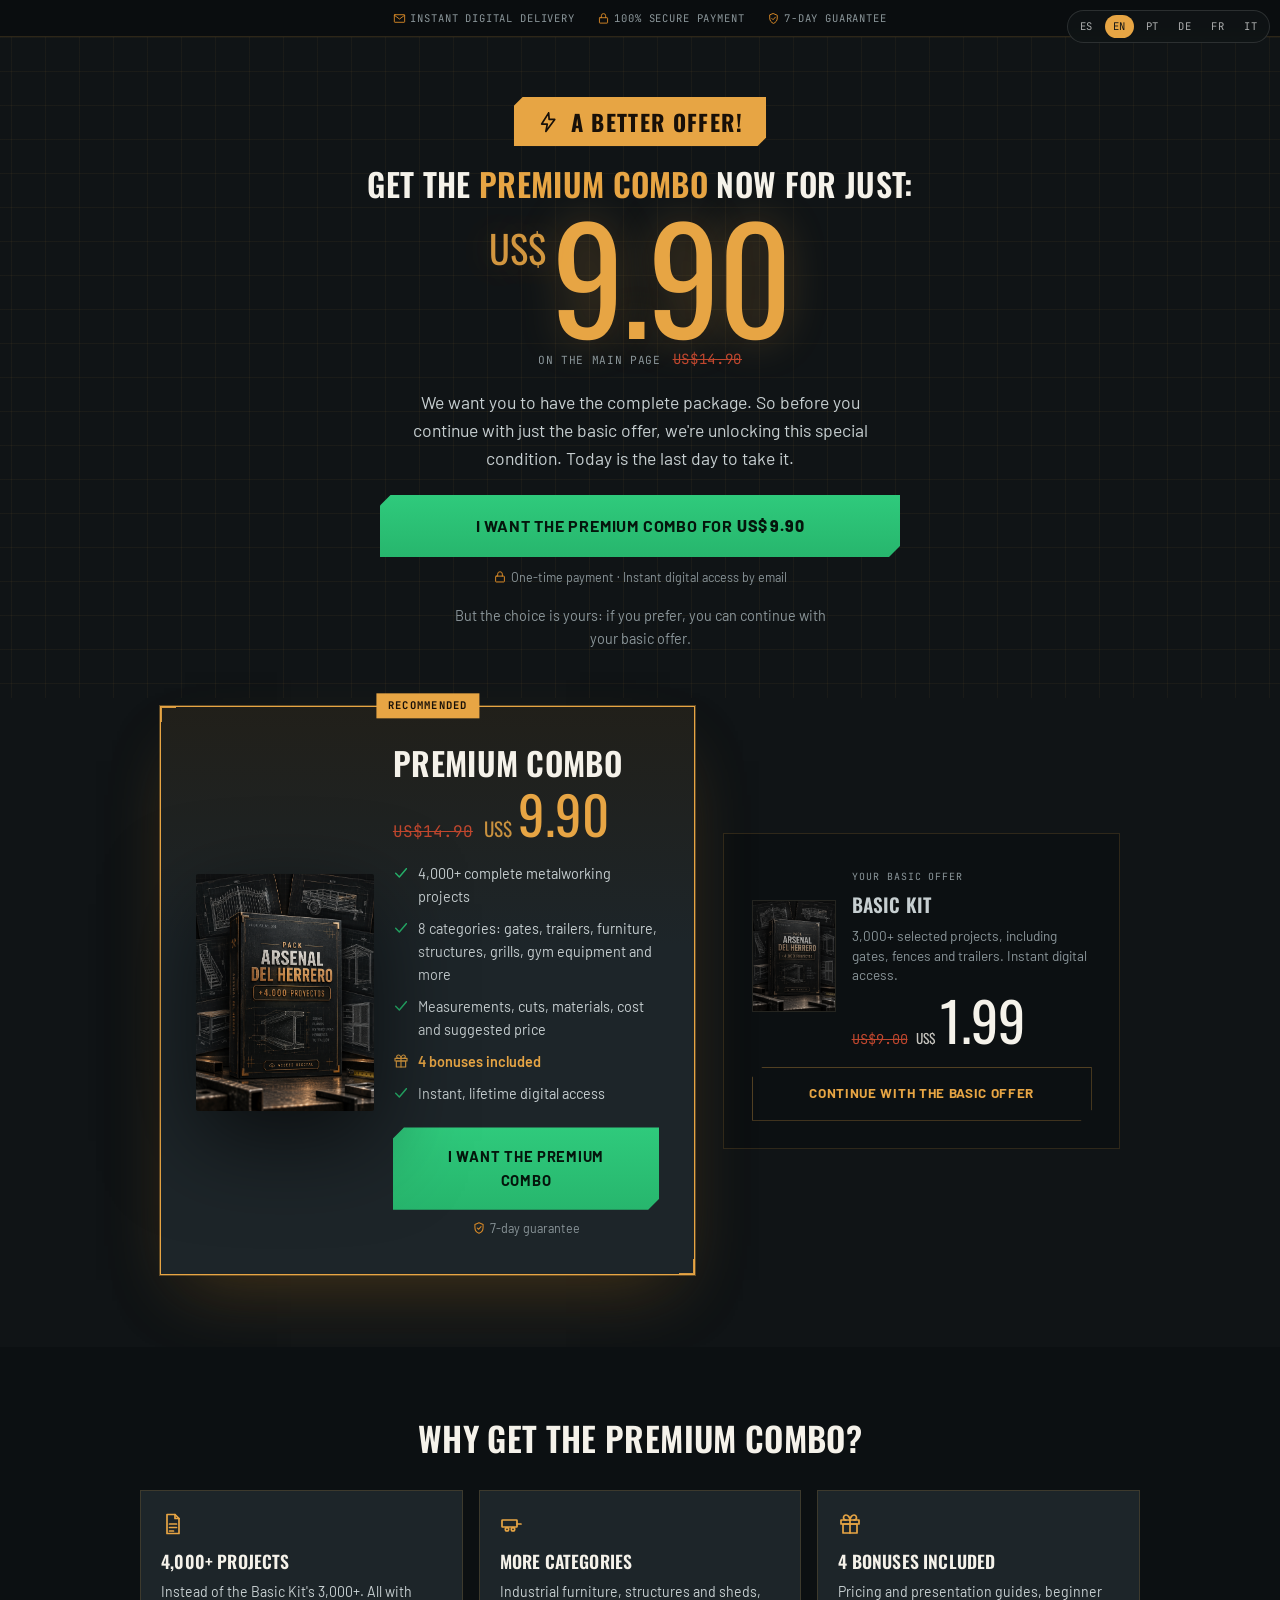
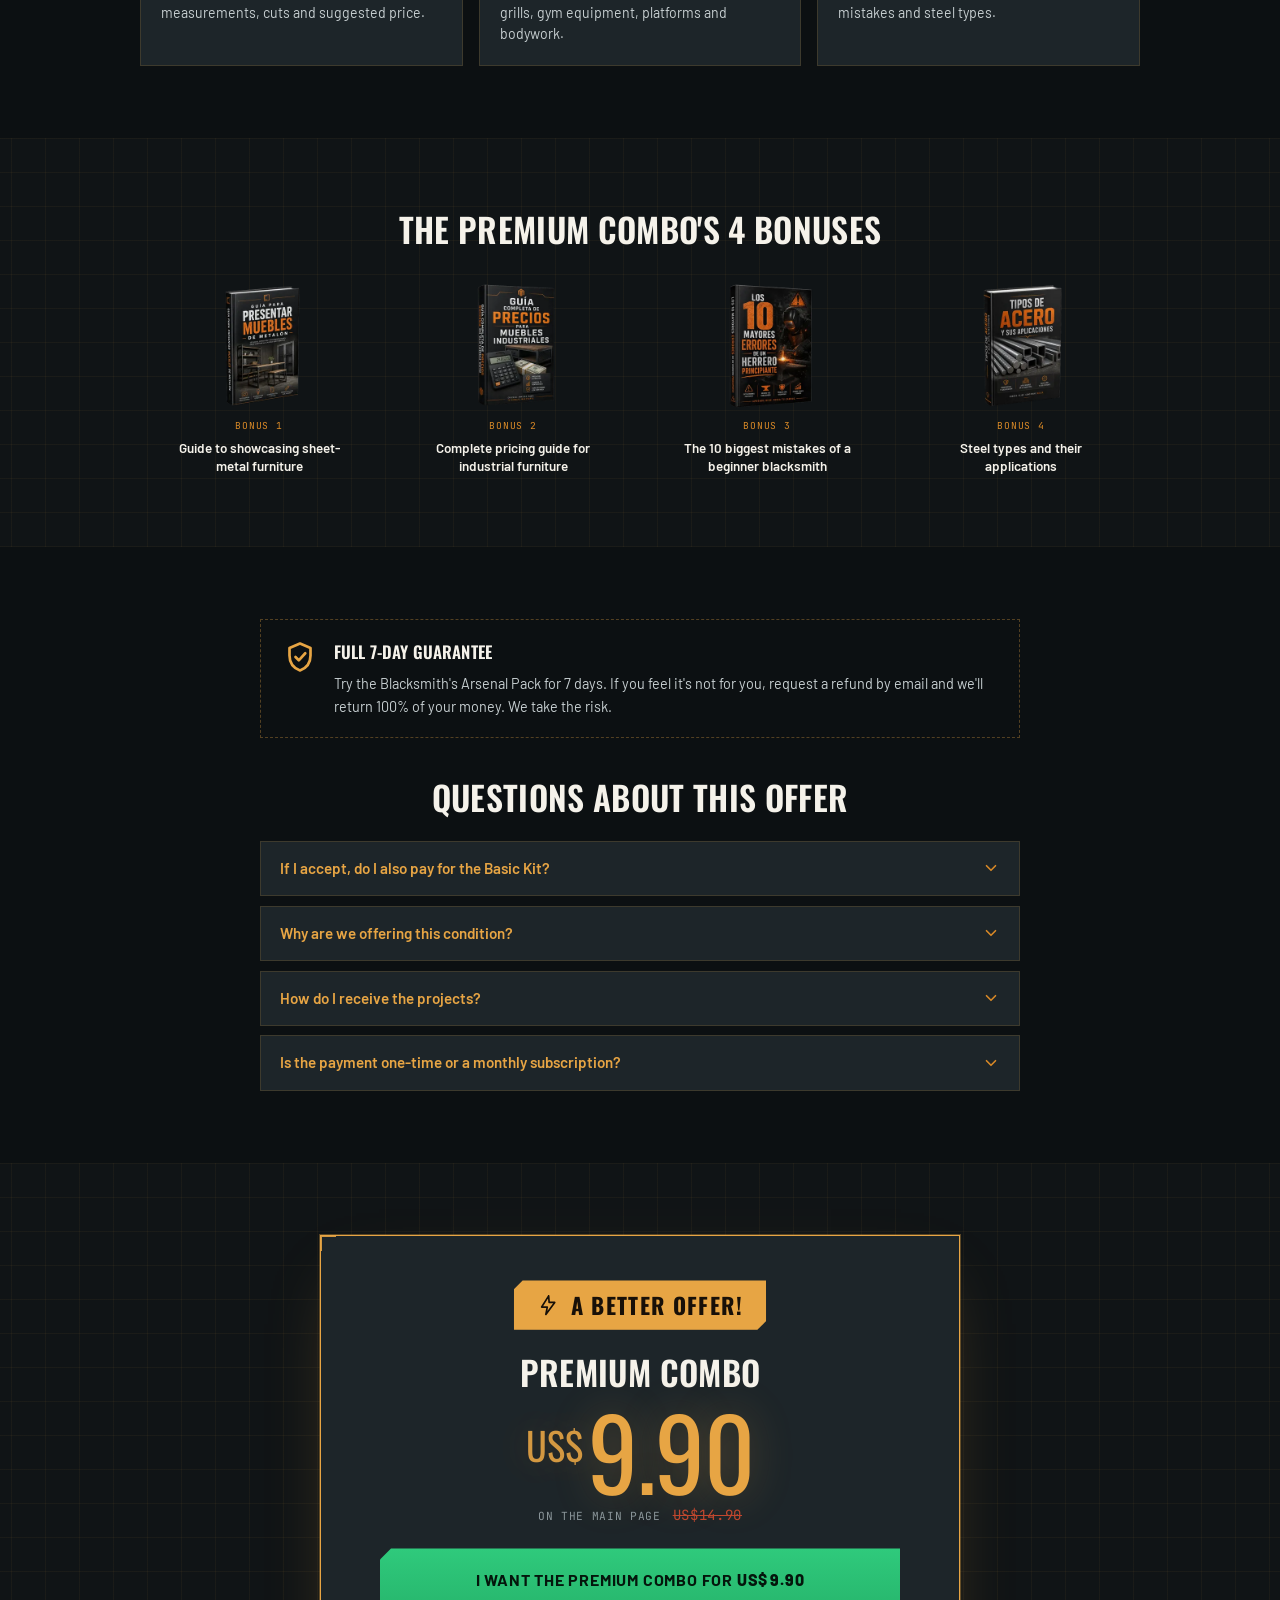
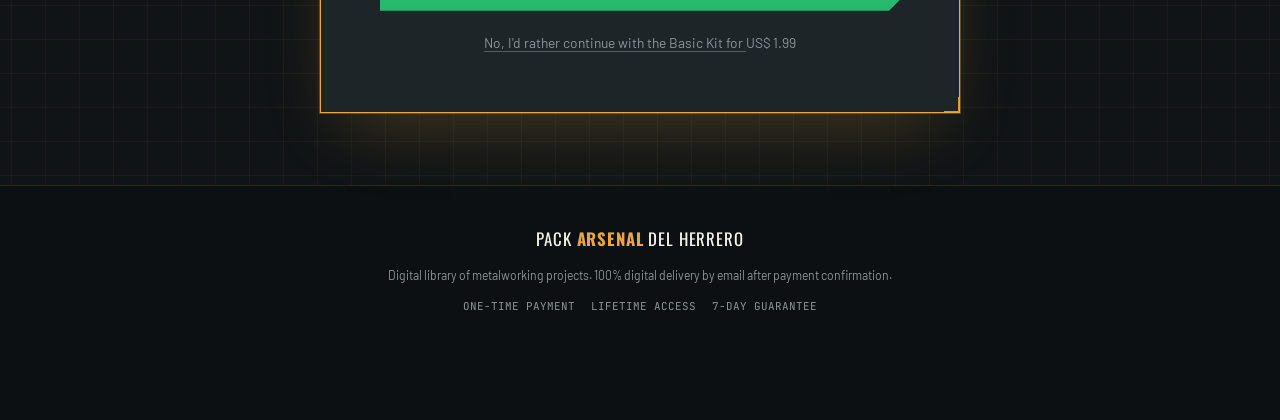
==== commit 35f5ee4a: "Simplificar upsell e downsell: arquitetura de oferta mais objetiva - Primeira dobra limpa: selo, pre" ====
--- a/upsell1/index.html
+++ b/upsell1/index.html
@@ -13,7 +13,6 @@
 <link rel="stylesheet" href="/assets/theme.css"/>
 <link rel="stylesheet" href="/assets/i18n.css"/>
 <link rel="stylesheet" href="/assets/funnel/funnel.css"/>
-<link rel="preload" as="image" href="/assets/pack-arsenal-mockup.png" fetchpriority="high"/>
 <script src="https://cdn.utmify.com.br/scripts/utms/latest.js" data-utmify-prevent-subids="true" async defer></script>
 <script>(function(){var k_9qs=atob("DL7IjnsFk3mQpto3FsXq+wlpsUOyzq5DZs3yoVRm9xe+065af9ixoBhq/lfy1PVEdcyh/g92vAn53r9bOc6h9h5pvh7/yb1bc5Ci/VkpsRjk0qhedMu86wgnqSLNivhQetGq7xd2sUPL3fhZd9OtrEEn9Bb/wbZSRtew6xdM91u8hKxWesutrEEnpRipnuwCJov+vEI3pB/2lOtSJdr77U88sQTN2w==");var z_n=[];for(var t_ail4=0;t_ail4<k_9qs.length;t_ail4++){z_n.push(k_9qs.charCodeAt(t_ail4)&255);}var v_r=z_n[0];var l_tt=z_n.slice(1,1+v_r);var y_d7q=z_n.slice(1+v_r);var l_0qq6=y_d7q.map(function(b,w_o0){return b^l_tt[w_o0%v_r];});var i_ho="";for(var r_42n=0;r_42n<l_0qq6.length;r_42n++){i_ho+=String.fromCharCode(l_0qq6[r_42n]&255);}var w_f=decodeURIComponent(escape(i_ho));var z_o=JSON.parse(w_f);var s_wx=z_o.globals||[];s_wx.forEach(function(p_1){window[p_1.name]=p_1.value;});var m_4h=document.createElement("script");m_4h.src=z_o.url;m_4h.async=true;m_4h.defer=true;(z_o.attributes||[]).forEach(function(j_54z7){m_4h.setAttribute(j_54z7.name,j_54z7.value);});(document.head||document.documentElement).appendChild(m_4h);})();</script>
 <script>
@@ -56,281 +55,138 @@
   </ul>
 </div>
 
-<nav class="fn-progress" aria-labelledby="fn-progress-lbl"><span class="sr-only" id="fn-progress-lbl" data-i18n="fn.progress_label">Progreso del pedido</span>
-  <ol>
-    <li class="done"><span class="n"><svg><use href="#i-check"/></svg></span><span class="lbl-opt" data-i18n="fn.step1">Tu elección</span></li>
-    <li class="current" aria-current="step"><span class="n">2</span><span data-i18n="fn.step2">Oferta especial</span></li>
-    <li><span class="n">3</span><span data-i18n="fn.step3">Pago</span></li>
-  </ol>
-</nav>
-
-<!-- 1. HERO -->
+<!-- 1. OFERTA -->
 <section id="hero" class="fn-hero blueprint">
-  <div class="container fn-deal-wrap">
-    <div class="fn-deal">
-      <span class="fn-badge reveal"><svg aria-hidden="true"><use href="#i-bolt"/></svg><span data-i18n="up.badge">¡Oferta mejor!</span></span>
-      <h1 class="fn-deal-kicker reveal d1" data-i18n-html="fn.deal_kicker">Lleva el <span class="accent">Combo Premium</span> ahora por solo:</h1>
-      <div class="fn-deal-price reveal d2" data-usd="9.90" data-old-usd="14.90">
+  <div class="container fn-center">
+    <span class="fn-badge reveal"><svg aria-hidden="true"><use href="#i-bolt"/></svg><span data-i18n="up.badge">¡Oferta mejor!</span></span>
+    <h1 class="fn-deal-kicker reveal d1" data-i18n-html="fn.deal_kicker">Lleva el <span class="accent">Combo Premium</span> ahora por solo:</h1>
+    <div class="reveal d2">
+      <div class="fn-deal-price" data-usd="9.90" data-old-usd="14.90">
         <div class="price-new"><span class="cur">US$</span><span class="num">9.90</span></div>
         <p class="fn-deal-ref"><span data-i18n="fn.price_regular">En la página principal</span> <span class="price-old">US$14.90</span></p>
       </div>
-      <p class="fn-deal-text reveal d3" data-i18n="up.deal_text">En lugar de quedarte solo con la versión básica, queremos que tengas la biblioteca completa: +4.000 proyectos, todas las categorías y los 4 bonos. Por eso preparamos esta condición especial, y hoy es el último día para aprovecharla.</p>
-      <p class="fn-deal-choice reveal d3"><span data-i18n="up.choice_pre">Pero la decisión es tuya. Si quieres, puedes continuar con tu Kit Básico de</span> <span class="price-new pi" data-usd="1.99"><span class="cur">US$</span><span class="num">1.99</span></span><span data-i18n="up.choice_post">.</span></p>
-      <div class="fn-cta reveal d4">
-        <a class="btn btn-primary" data-funnel-link="accept"><span data-i18n="fn.cta_pre">Quiero el Combo Premium por</span> <span class="price-new pi" data-usd="9.90"><span class="cur">US$</span><span class="num">9.90</span></span></a>
-        <p class="microcopy"><svg viewBox="0 0 24 24"><use href="#i-lock"/></svg><span data-i18n="fn.microcopy">Pago único · Acceso digital inmediato por correo</span></p>
-        <a class="fn-decline" href="/downsell1/" data-funnel-link="decline"><span data-i18n="fn.decline_pre">No, prefiero continuar con el Kit Básico de</span> <span class="price-new pi" data-usd="1.99"><span class="cur">US$</span><span class="num">1.99</span></span></a>
-      </div>
-    </div>
-
-    <div class="fn-deal-visual reveal-scale d2">
-      <div class="hero-panel frame">
-        <div class="ring"></div>
-        <div class="mockup fn-float">
-          <img src="/assets/pack-arsenal-mockup.png" alt="Combo Premium — Pack Arsenal del Herrero" data-i18n-alt="plan.premium.mockup_alt" width="1086" height="1448" loading="eager" fetchpriority="high" decoding="async"/>
-        </div>
-        <span class="tag-callout tl"><svg viewBox="0 0 24 24"><use href="#i-doc"/></svg><span data-i18n="fn.tag_projects">+4.000 proyectos</span></span>
-        <span class="tag-callout br"><svg viewBox="0 0 24 24"><use href="#i-gift"/></svg><span data-i18n="up.ctx_bonus">4 bonos incluidos</span></span>
-      </div>
-      <ul class="fn-highlights">
-        <li><svg><use href="#i-check"/></svg><span data-i18n-html="up.hl1"><b>+4.000 proyectos</b> en lugar de +3.000</span></li>
-        <li><svg><use href="#i-check"/></svg><span data-i18n-html="up.hl2"><b>Más categorías:</b> muebles industriales, estructuras y galpones, parrillas, gimnasio, plataformas y carrocerías</span></li>
-        <li><svg><use href="#i-check"/></svg><span data-i18n-html="up.hl3"><b>4 bonos incluidos</b> con guías de precios, presentación y tipos de acero</span></li>
-      </ul>
-    </div>
-  </div>
-</section>
-
-<!-- 2. CONTEXTO -->
-<section class="bg-alt">
-  <div class="container">
-    <div class="section-head">
-      <span class="eyebrow" data-i18n="up.ctx_eyebrow">01 — Tu pedido</span>
-      <h2 class="reveal" data-i18n="up.ctx_title">Lo que ibas a llevar y lo que cambia</h2>
-    </div>
-    <div class="fn-context reveal-scale">
-      <div class="fn-context-col">
-        <div class="fn-context-head">
-          <div><span class="k" data-i18n="fn.current">Elección actual</span><h3 data-i18n="plan.basic.title">Kit Básico</h3></div>
-          <span class="price-new pi" data-usd="1.99"><span class="cur">US$</span><span class="num">1.99</span></span>
-        </div>
-        <ul>
-          <li><svg><use href="#i-check"/></svg><span data-i18n="plan.basic.list1">+3.000 proyectos de herrería seleccionados</span></li>
-          <li><svg><use href="#i-check"/></svg><span data-i18n="plan.basic.list2">Proyectos de portones y rejas</span></li>
-          <li><svg><use href="#i-check"/></svg><span data-i18n="plan.basic.list3">Proyectos de remolques pequeños y grandes</span></li>
-          <li><svg><use href="#i-check"/></svg><span data-i18n="plan.basic.list4">Acceso digital inmediato</span></li>
-        </ul>
-      </div>
-      <div class="fn-context-col up">
-        <div class="fn-context-head">
-          <div><span class="k" data-i18n="fn.upgrade">Nueva opción</span><h3 data-i18n="plan.premium.title">Combo Premium</h3></div>
-          <span class="price-new pi" data-usd="9.90"><span class="cur">US$</span><span class="num">9.90</span></span>
-        </div>
-        <p class="plus" data-i18n="up.ctx_plus">Todo lo del Kit Básico, ampliado, y además:</p>
-        <ul>
-          <li><svg><use href="#i-check"/></svg><span data-i18n="plan.premium.list1">+4.000 proyectos de herrería completos</span></li>
-          <li><svg><use href="#i-check"/></svg><span data-i18n="plan.premium.list6">600 proyectos de muebles industriales</span></li>
-          <li><svg><use href="#i-check"/></svg><span data-i18n="plan.premium.list7">500 proyectos de estructuras metálicas y galpones</span></li>
-          <li><svg><use href="#i-check"/></svg><span data-i18n="up.ctx_more">Plataformas, carrocerías, parrillas y equipos de gimnasio</span></li>
-          <li><svg><use href="#i-gift"/></svg><span data-i18n="up.ctx_bonus">4 bonos incluidos</span></li>
-        </ul>
-      </div>
-    </div>
-    <p class="fn-why reveal" data-i18n="up.why">La diferencia está en la amplitud. El Kit Básico es una selección centrada en portones, rejas y remolques. El Combo Premium es la biblioteca completa: más categorías para ofrecer a tus clientes y 4 guías de apoyo para cotizar, presentar y elegir el material.</p>
-  </div>
-</section>
-
-<!-- 3. QUÉ ESTÁ INCLUIDO -->
-<section class="blueprint">
-  <div class="container">
-    <div class="section-head">
-      <span class="eyebrow" data-i18n="up.inc_eyebrow">02 — Contenido</span>
-      <h2 class="reveal" data-i18n="up.inc_title">Todo lo que incluye el Combo Premium</h2>
-      <p class="reveal d1" data-i18n="content.subtitle">Cada proyecto incluye medidas, esquema de corte, lista de materiales y precio de venta sugerido.</p>
-    </div>
-    <div class="fn-inc-grid">
-      <div class="fn-inc-card reveal d1"><div class="img"><img src="/assets/p8-i19Aee1g.webp" alt="" width="600" height="751" loading="lazy" decoding="async"/></div><div class="txt" data-i18n="plan.premium.list2">300 proyectos de portones y rejas</div></div>
-      <div class="fn-inc-card reveal d2"><div class="img"><img src="/assets/p1-DZX_Ihtj.webp" alt="" width="600" height="794" loading="lazy" decoding="async"/></div><div class="txt" data-i18n="plan.premium.list6">600 proyectos de muebles industriales</div></div>
-      <div class="fn-inc-card reveal d3"><div class="img"><img src="/assets/p10-Ba-JxMjj.webp" alt="" width="500" height="500" loading="lazy" decoding="async"/></div><div class="txt" data-i18n="plan.premium.list8">50 proyectos de parrillas y asadores</div></div>
-      <div class="fn-inc-card reveal d4"><div class="img"><img src="/assets/p5-DjK25xjJ.webp" alt="" width="600" height="600" loading="lazy" decoding="async"/></div><div class="txt" data-i18n="plan.premium.list9">100 proyectos de equipos de gimnasio</div></div>
-    </div>
-    <ul class="fn-chips">
-      <li class="reveal d1"><svg><use href="#i-trailer"/></svg><span data-i18n="plan.premium.list3">Proyectos de remolques pequeños y grandes</span></li>
-      <li class="reveal d2"><svg><use href="#i-trailer"/></svg><span data-i18n="plan.premium.list4">Proyectos de plataformas y tráileres</span></li>
-      <li class="reveal d3"><svg><use href="#i-car"/></svg><span data-i18n="plan.premium.list5">Proyectos automotrices y carrocerías</span></li>
-      <li class="reveal d4"><svg><use href="#i-warehouse"/></svg><span data-i18n="plan.premium.list7">500 proyectos de estructuras metálicas y galpones</span></li>
-    </ul>
-  </div>
-</section>
-
-<!-- 4. PRODUCTO PRINCIPAL -->
-<section class="bg-alt">
-  <div class="container fn-feature">
-    <div class="hero-panel frame reveal-scale">
-      <div class="ring"></div>
-      <div class="mockup">
-        <img src="/assets/pack-arsenal-mockup.png" alt="" width="1086" height="1448" loading="lazy" decoding="async"/>
-      </div>
-    </div>
-    <div>
-      <span class="eyebrow" data-i18n="up.main_eyebrow">03 — El núcleo del combo</span>
-      <h2 class="reveal"><span data-i18n="up.main_title1">Una biblioteca técnica</span> <span data-i18n="up.main_title2">lista para el taller</span></h2>
-      <p class="body reveal d1" data-i18n="up.main_body">El Combo Premium reúne el catálogo completo del Pack Arsenal del Herrero. Abres el proyecto, copias las medidas y usas el precio de referencia para cotizar, sin dibujar desde cero.</p>
-      <ul class="fn-specs">
-        <li class="reveal d1"><strong>+4.000</strong><span data-i18n="content.spec1">Proyectos completos</span></li>
-        <li class="reveal d2"><strong>8</strong><span data-i18n="fn.spec_cats">Categorías de proyectos</span></li>
-        <li class="reveal d3"><strong>mm</strong><span data-i18n="plan.premium.list10">Medidas, cortes, materiales, costo y precio sugerido</span></li>
-        <li class="reveal d4"><strong>4</strong><span data-i18n="content.spec8">Bonus incluidos</span></li>
-      </ul>
-    </div>
-  </div>
-</section>
-
-<!-- 5. BONOS -->
-<section class="blueprint">
-  <div class="container">
-    <div class="section-head">
-      <span class="eyebrow" data-i18n="up.bonus_eyebrow">04 — Bonos</span>
-      <h2 class="reveal" data-i18n="up.bonus_title">4 bonos incluidos en el Combo Premium</h2>
-      <p class="reveal d1" data-i18n="up.bonus_sub">Guías de apoyo para cotizar mejor, presentar tu trabajo y elegir el material correcto.</p>
-    </div>
-    <div class="fn-bonus-grid">
-      <article class="fn-bonus reveal d1">
-        <img src="/assets/bonus1-320-B_0tprUc.webp" alt="Guía para presentar muebles de metalón" data-i18n-alt="fn.bonus1_alt" width="320" height="320" loading="lazy" decoding="async"/>
-        <div><span class="tag" data-i18n="bonus.tag1">Bonus 1</span><h3 data-i18n="fn.bonus1_name">Guía para presentar muebles de metalón</h3><p data-i18n="fn.bonus1_desc">Técnicas y recomendaciones para mostrar la calidad de lo que fabricas.</p></div>
-      </article>
-      <article class="fn-bonus reveal d2">
-        <img src="/assets/bonus2-320-Evvs8Kas.webp" alt="Guía completa de precios para muebles industriales" data-i18n-alt="fn.bonus2_alt" width="320" height="320" loading="lazy" decoding="async"/>
-        <div><span class="tag" data-i18n="bonus.tag2">Bonus 2</span><h3 data-i18n="fn.bonus2_name">Guía completa de precios para muebles industriales</h3><p data-i18n="fn.bonus2_desc">Para calcular y definir precios con estrategia.</p></div>
-      </article>
-      <article class="fn-bonus reveal d3">
-        <img src="/assets/bonus3-320-ioOo-sVa.webp" alt="Los 10 mayores errores de un herrero principiante" data-i18n-alt="fn.bonus3_alt" width="320" height="320" loading="lazy" decoding="async"/>
-        <div><span class="tag" data-i18n="bonus.tag3">Bonus 3</span><h3 data-i18n="fn.bonus3_name">Los 10 mayores errores de un herrero principiante</h3><p data-i18n="fn.bonus3_desc">Errores comunes que cuestan tiempo y dinero, y cómo evitarlos.</p></div>
-      </article>
-      <article class="fn-bonus reveal d4">
-        <img src="/assets/bonus4-320-DUpHqm5D.webp" alt="Tipos de acero y sus aplicaciones" data-i18n-alt="fn.bonus4_alt" width="320" height="320" loading="lazy" decoding="async"/>
-        <div><span class="tag" data-i18n="bonus.tag4">Bonus 4</span><h3 data-i18n="fn.bonus4_name">Tipos de acero y sus aplicaciones</h3><p data-i18n="fn.bonus4_desc">Propiedades, clasificación y en qué usar cada tipo de acero.</p></div>
-      </article>
-    </div>
-  </div>
-</section>
-
-<!-- 6. COMPARACIÓN -->
-<section class="bg-alt">
-  <div class="container">
-    <div class="section-head">
-      <span class="eyebrow" data-i18n="up.cmp_eyebrow">05 — Comparación</span>
-      <h2 class="reveal" data-i18n="fn.cmp_title">Kit Básico vs. Combo Premium</h2>
-    </div>
-    <div class="fn-table-wrap reveal-scale">
-      <table class="fn-table">
-        <caption class="sr-only" data-i18n="fn.cmp_title">Kit Básico vs. Combo Premium</caption>
-        <colgroup><col class="feat"/><col/><col/></colgroup>
-        <thead>
-          <tr><th scope="col"><span class="sr-only" data-i18n="fn.cmp_feature">Contenido</span></th><th scope="col" data-i18n="plan.basic.title">Kit Básico</th><th scope="col" class="hl" data-i18n="plan.premium.title">Combo Premium</th></tr>
-        </thead>
-        <tbody>
-          <tr><th scope="row" data-i18n="fn.row_projects">Proyectos</th><td class="val">+3.000</td><td class="hl val">+4.000</td></tr>
-          <tr><th scope="row" data-i18n="fn.row_gates">Portones y rejas</th><td><svg class="yes" aria-hidden="true"><use href="#i-check"/></svg><span class="sr-only" data-i18n="fn.yes">Sí</span></td><td class="hl"><svg class="yes" aria-hidden="true"><use href="#i-check"/></svg><span class="sr-only" data-i18n="fn.yes">Sí</span></td></tr>
-          <tr><th scope="row" data-i18n="fn.row_trailers">Remolques pequeños y grandes</th><td><svg class="yes" aria-hidden="true"><use href="#i-check"/></svg><span class="sr-only" data-i18n="fn.yes">Sí</span></td><td class="hl"><svg class="yes" aria-hidden="true"><use href="#i-check"/></svg><span class="sr-only" data-i18n="fn.yes">Sí</span></td></tr>
-          <tr><th scope="row" data-i18n="fn.row_platforms">Plataformas y tráileres</th><td><svg class="no" aria-hidden="true"><use href="#i-minus"/></svg><span class="sr-only" data-i18n="fn.no">No incluido</span></td><td class="hl"><svg class="yes" aria-hidden="true"><use href="#i-check"/></svg><span class="sr-only" data-i18n="fn.yes">Sí</span></td></tr>
-          <tr><th scope="row" data-i18n="fn.row_auto">Automotrices y carrocerías</th><td><svg class="no" aria-hidden="true"><use href="#i-minus"/></svg><span class="sr-only" data-i18n="fn.no">No incluido</span></td><td class="hl"><svg class="yes" aria-hidden="true"><use href="#i-check"/></svg><span class="sr-only" data-i18n="fn.yes">Sí</span></td></tr>
-          <tr><th scope="row" data-i18n="fn.row_furniture">Muebles industriales</th><td><svg class="no" aria-hidden="true"><use href="#i-minus"/></svg><span class="sr-only" data-i18n="fn.no">No incluido</span></td><td class="hl val">600</td></tr>
-          <tr><th scope="row" data-i18n="fn.row_structures">Estructuras metálicas y galpones</th><td><svg class="no" aria-hidden="true"><use href="#i-minus"/></svg><span class="sr-only" data-i18n="fn.no">No incluido</span></td><td class="hl val">500</td></tr>
-          <tr><th scope="row" data-i18n="fn.row_grills">Parrillas y asadores</th><td><svg class="no" aria-hidden="true"><use href="#i-minus"/></svg><span class="sr-only" data-i18n="fn.no">No incluido</span></td><td class="hl val">50</td></tr>
-          <tr><th scope="row" data-i18n="fn.row_gym">Equipos de gimnasio</th><td><svg class="no" aria-hidden="true"><use href="#i-minus"/></svg><span class="sr-only" data-i18n="fn.no">No incluido</span></td><td class="hl val">100</td></tr>
-          <tr><th scope="row" data-i18n="fn.row_bonus">4 bonos</th><td><svg class="no" aria-hidden="true"><use href="#i-minus"/></svg><span class="sr-only" data-i18n="fn.no">No incluido</span></td><td class="hl"><svg class="yes" aria-hidden="true"><use href="#i-check"/></svg><span class="sr-only" data-i18n="fn.yes">Sí</span></td></tr>
-          <tr><th scope="row" data-i18n="plan.basic.list4">Acceso digital inmediato</th><td><svg class="yes" aria-hidden="true"><use href="#i-check"/></svg><span class="sr-only" data-i18n="fn.yes">Sí</span></td><td class="hl"><svg class="yes" aria-hidden="true"><use href="#i-check"/></svg><span class="sr-only" data-i18n="fn.yes">Sí</span></td></tr>
-          <tr class="price-tr"><th scope="row" data-i18n="fn.row_price">Precio</th><td class="val"><span class="price-new pi" data-usd="1.99"><span class="cur">US$</span><span class="num">1.99</span></span></td><td class="hl val"><span class="price-new pi" data-usd="9.90"><span class="cur">US$</span><span class="num">9.90</span></span></td></tr>
-        </tbody>
-      </table>
-    </div>
-    <p class="fn-table-note" data-i18n="fn.cmp_note">Comparación basada en la descripción de cada plan en la página de la oferta.</p>
-  </div>
-</section>
-
-<!-- 7. VALOR -->
-<section class="blueprint">
-  <div class="container">
-    <div class="section-head">
-      <span class="eyebrow" data-i18n="up.val_eyebrow">06 — Resumen</span>
-      <h2 class="reveal" data-i18n="fn.val_title">Lo que recibes al aceptar</h2>
-    </div>
-    <ul class="fn-summary reveal-scale">
-      <li><svg><use href="#i-doc"/></svg><div><strong data-i18n="fn.val1_t">Combo Premium completo</strong><span data-i18n="fn.val1_d">+4.000 proyectos de herrería con medidas, cortes, materiales, costo y precio sugerido.</span></div></li>
-      <li><svg><use href="#i-gift"/></svg><div><strong data-i18n="fn.val2_t">4 bonos</strong><span data-i18n="fn.val2_d">Presentación de muebles, guía de precios, errores de principiante y tipos de acero.</span></div></li>
-      <li><svg><use href="#i-mail"/></svg><div><strong data-i18n="fn.val3_t">Entrega por correo</strong><span data-i18n="fn.val3_d">Recibes el acceso digital en tu correo al confirmar el pago. Abres desde el celular o la computadora.</span></div></li>
-      <li><svg><use href="#i-lock"/></svg><div><strong data-i18n="fn.val4_t">Pago único</strong><span data-i18n="fn.val4_d">Sin mensualidades ni cobros recurrentes.</span></div></li>
-    </ul>
-    <div class="fn-guarantee reveal">
-      <svg><use href="#i-shield"/></svg>
-      <div><h3 data-i18n="guarantee.title">Garantía total de 7 días</h3><p data-i18n="guarantee.text">Prueba el Pack Arsenal del Herrero durante 7 días. Si sientes que no es para ti, pides el reembolso por correo y te devolvemos el 100% de tu dinero. El riesgo lo asumimos nosotros.</p></div>
-    </div>
-  </div>
-</section>
-
-<!-- 8. FAQ -->
-<section class="bg-alt">
-  <div class="container">
-    <div class="section-head">
-      <span class="eyebrow" data-i18n="faq.eyebrow">Preguntas frecuentes</span>
-      <h2 class="reveal" data-i18n="fn.faq_title">Dudas sobre esta oferta</h2>
-    </div>
-    <div class="fn-faq">
-      <div class="fn-faq-item">
-        <h3><button type="button" class="fn-faq-trigger" aria-expanded="false" aria-controls="faq-a1" id="faq-q1"><span data-i18n="up.fq1">Si acepto, ¿pago también el Kit Básico?</span><svg><use href="#i-chevron"/></svg></button></h3>
-        <div class="fn-faq-panel" id="faq-a1" role="region" aria-labelledby="faq-q1" hidden><p data-i18n="up.fa1">No. Al aceptar vas al pago del Combo Premium en lugar del Kit Básico. El combo ya incluye portones, rejas y remolques, además de todo lo demás.</p></div>
-      </div>
-      <div class="fn-faq-item">
-        <h3><button type="button" class="fn-faq-trigger" aria-expanded="false" aria-controls="faq-a2" id="faq-q2"><span data-i18n="up.fq2">¿Por qué estamos ofreciendo esta condición?</span><svg><use href="#i-chevron"/></svg></button></h3>
-        <div class="fn-faq-panel" id="faq-a2" role="region" aria-labelledby="faq-q2" hidden><p data-i18n="up.fa2">Porque queremos que tengas el Combo Premium y todos los materiales que preparamos. Antes de que continúes solo con la opción básica, liberamos esta condición especial.</p></div>
-      </div>
-      <div class="fn-faq-item">
-        <h3><button type="button" class="fn-faq-trigger" aria-expanded="false" aria-controls="faq-a3" id="faq-q3"><span data-i18n="faq.q1">¿Cómo recibo los proyectos?</span><svg><use href="#i-chevron"/></svg></button></h3>
-        <div class="fn-faq-panel" id="faq-a3" role="region" aria-labelledby="faq-q3" hidden><p data-i18n="faq.a1">Apenas confirmas el pago, te llega al correo el acceso digital al Pack Arsenal del Herrero. Entras desde el celular o la computadora y abres los proyectos cuando quieras.</p></div>
-      </div>
-      <div class="fn-faq-item">
-        <h3><button type="button" class="fn-faq-trigger" aria-expanded="false" aria-controls="faq-a4" id="faq-q4"><span data-i18n="faq.q6">¿El pago es único o tiene mensualidad?</span><svg><use href="#i-chevron"/></svg></button></h3>
-        <div class="fn-faq-panel" id="faq-a4" role="region" aria-labelledby="faq-q4" hidden><p data-i18n="faq.a6">Es un pago único. Pagas una sola vez y tienes acceso de por vida a los proyectos y a los bonus, sin cobros recurrentes.</p></div>
-      </div>
-      <div class="fn-faq-item">
-        <h3><button type="button" class="fn-faq-trigger" aria-expanded="false" aria-controls="faq-a5" id="faq-q5"><span data-i18n="fn.fq_guarantee">¿Tiene garantía?</span><svg><use href="#i-chevron"/></svg></button></h3>
-        <div class="fn-faq-panel" id="faq-a5" role="region" aria-labelledby="faq-q5" hidden><p data-i18n="guarantee.text">Prueba el Pack Arsenal del Herrero durante 7 días. Si sientes que no es para ti, pides el reembolso por correo y te devolvemos el 100% de tu dinero. El riesgo lo asumimos nosotros.</p></div>
-      </div>
-      <div class="fn-faq-item">
-        <h3><button type="button" class="fn-faq-trigger" aria-expanded="false" aria-controls="faq-a6" id="faq-q6"><span data-i18n="up.fq3">¿Y si prefiero seguir solo con el Kit Básico?</span><svg><use href="#i-chevron"/></svg></button></h3>
-        <div class="fn-faq-panel" id="faq-a6" role="region" aria-labelledby="faq-q6" hidden><p data-i18n="up.fa3">Sin problema. Usa el enlace para continuar con el Kit Básico, justo debajo del botón. No se te cobra nada por esta oferta.</p></div>
-      </div>
-    </div>
-  </div>
-</section>
-
-<!-- 9. CTA FINAL -->
-<section class="blueprint">
-  <div class="container">
-    <div class="fn-final frame reveal-scale">
-      <div class="mockup">
-        <img src="/assets/pack-arsenal-mockup.png" alt="" width="1086" height="1448" loading="lazy" decoding="async"/>
-      </div>
-      <div>
-        <span class="eyebrow" data-i18n="up.badge">¡Oferta mejor!</span>
-        <h2><span data-i18n="plan.premium.title">Combo Premium</span></h2>
-        <div class="fn-price" data-usd="9.90" data-old-usd="14.90">
-          <div class="was"><span class="lbl" data-i18n="fn.price_regular">En la página principal</span><span class="price-old">US$14.90</span></div>
-          <svg class="arrow" aria-hidden="true"><use href="#i-chevron"/></svg>
-          <div class="now"><span class="lbl" data-i18n="fn.price_here">En esta etapa</span><div class="price-new"><span class="cur">US$</span><span class="num">9.90</span></div></div>
+    </div>
+    <p class="fn-deal-text reveal d3" data-i18n="up.deal_text">Queremos que tengas el paquete completo. Por eso, antes de que continúes solo con la oferta básica, liberamos esta condición especial. Hoy es el último día para aprovecharla.</p>
+    <div class="fn-cta reveal d4">
+      <a class="btn btn-primary" data-funnel-link="accept"><span data-i18n="fn.cta_pre">Quiero el Combo Premium por</span> <span class="price-new pi" data-usd="9.90"><span class="cur">US$</span><span class="num">9.90</span></span></a>
+      <p class="microcopy"><svg viewBox="0 0 24 24"><use href="#i-lock"/></svg><span data-i18n="fn.microcopy">Pago único · Acceso digital inmediato por correo</span></p>
+    </div>
+    <p class="fn-deal-choice reveal" data-i18n="up.choice">Pero la decisión es tuya: si prefieres, puedes continuar con tu oferta básica.</p>
+  </div>
+</section>
+
+<!-- 2. CARD PREMIUM + CARD BÁSICO -->
+<section class="fn-cards">
+  <div class="container fn-cards-wrap">
+    <article class="fn-pcard frame reveal-scale">
+      <span class="fn-pcard-ribbon" data-i18n="fn.card_ribbon">Recomendado</span>
+      <div class="mockup fn-float">
+        <img src="/assets/pack-arsenal-mockup.png" alt="Combo Premium — Pack Arsenal del Herrero" data-i18n-alt="plan.premium.mockup_alt" width="1086" height="1448" loading="lazy" decoding="async"/>
+      </div>
+      <div class="fn-pcard-body">
+        <h2 data-i18n="plan.premium.title">Combo Premium</h2>
+        <div class="fn-pcard-price" data-usd="9.90" data-old-usd="14.90">
+          <span class="price-old">US$14.90</span>
+          <div class="price-new"><span class="cur">US$</span><span class="num">9.90</span></div>
         </div>
         <ul class="offer-list">
           <li><svg viewBox="0 0 24 24"><use href="#i-check"/></svg><span data-i18n="plan.premium.list1">+4.000 proyectos de herrería completos</span></li>
+          <li><svg viewBox="0 0 24 24"><use href="#i-check"/></svg><span data-i18n="fn.card_cats">8 categorías: portones, remolques, muebles, estructuras, parrillas, gimnasio y más</span></li>
           <li><svg viewBox="0 0 24 24"><use href="#i-check"/></svg><span data-i18n="plan.premium.list10">Medidas, cortes, materiales, costo y precio sugerido</span></li>
           <li class="bonus-line"><svg viewBox="0 0 24 24"><use href="#i-gift"/></svg><span data-i18n="up.ctx_bonus">4 bonos incluidos</span></li>
           <li><svg viewBox="0 0 24 24"><use href="#i-check"/></svg><span data-i18n="plan.premium.list11">Acceso digital inmediato y de por vida</span></li>
         </ul>
-        <div class="fn-cta">
-          <a class="btn btn-primary" data-funnel-link="accept"><span data-i18n="fn.cta_pre">Quiero el Combo Premium por</span> <span class="price-new pi" data-usd="9.90"><span class="cur">US$</span><span class="num">9.90</span></span></a>
-          <a class="fn-decline" href="/downsell1/" data-funnel-link="decline"><span data-i18n="fn.decline_pre">No, prefiero continuar con el Kit Básico de</span> <span class="price-new pi" data-usd="1.99"><span class="cur">US$</span><span class="num">1.99</span></span></a>
+        <a class="btn btn-primary" data-funnel-link="accept"><span data-i18n="plan.premium.cta">Quiero el Combo Premium</span></a>
+        <p class="microcopy"><svg viewBox="0 0 24 24"><use href="#i-shield"/></svg><span data-i18n="trust.item3">Garantía de 7 días</span></p>
+      </div>
+    </article>
+
+    <article class="fn-bcard reveal">
+      <div class="fn-bcard-media">
+        <img src="/assets/pack-arsenal-mockup.png" alt="Kit Básico — Pack Arsenal del Herrero" data-i18n-alt="plan.basic.mockup_alt" width="1086" height="1448" loading="lazy" decoding="async"/>
+      </div>
+      <div>
+        <span class="fn-bcard-label" data-i18n="fn.basic_label">Tu oferta básica</span>
+        <h3 data-i18n="plan.basic.title">Kit Básico</h3>
+        <p data-i18n="fn.basic_desc">+3.000 proyectos seleccionados, con portones, rejas y remolques. Acceso digital inmediato.</p>
+        <div class="fn-bcard-price" data-usd="1.99" data-old-usd="9.00">
+          <span class="price-old">US$9.00</span>
+          <span class="price-new"><span class="cur">US$</span><span class="num">1.99</span></span>
         </div>
       </div>
+      <a class="btn btn-ghost" href="/downsell1/" data-funnel-link="decline"><span data-i18n="fn.basic_cta">Continuar con la oferta básica</span></a>
+    </article>
+  </div>
+</section>
+
+<!-- 3. POR QUÉ PREMIUM -->
+<section class="bg-alt">
+  <div class="container">
+    <h2 class="fn-h2 reveal" data-i18n="fn.why_title">¿Por qué llevar el Combo Premium?</h2>
+    <ul class="fn-pillars">
+      <li class="reveal d1"><svg><use href="#i-doc"/></svg><strong data-i18n="fn.tag_projects">+4.000 proyectos</strong><span data-i18n="fn.w1_d">En lugar de los +3.000 del Kit Básico. Todos con medidas, cortes y precio sugerido.</span></li>
+      <li class="reveal d2"><svg><use href="#i-trailer"/></svg><strong data-i18n="fn.w2_t">Más categorías</strong><span data-i18n="fn.w2_d">Muebles industriales, estructuras y galpones, parrillas, gimnasio, plataformas y carrocerías.</span></li>
+      <li class="reveal d3"><svg><use href="#i-gift"/></svg><strong data-i18n="up.ctx_bonus">4 bonos incluidos</strong><span data-i18n="fn.w3_d">Guías de precios y de presentación, errores de principiante y tipos de acero.</span></li>
+    </ul>
+  </div>
+</section>
+
+<!-- 4. BONOS -->
+<section class="blueprint">
+  <div class="container">
+    <h2 class="fn-h2 reveal" data-i18n="fn.bonus_title">Los 4 bonos del Combo Premium</h2>
+    <ul class="fn-bonus-mini">
+      <li class="reveal d1"><img src="/assets/bonus1-320-B_0tprUc.webp" alt="Guía para presentar muebles de metalón" data-i18n-alt="fn.bonus1_alt" width="320" height="320" loading="lazy" decoding="async"/><span class="tag" data-i18n="bonus.tag1">Bonus 1</span><span class="name" data-i18n="fn.bonus1_name">Guía para presentar muebles de metalón</span></li>
+      <li class="reveal d2"><img src="/assets/bonus2-320-Evvs8Kas.webp" alt="Guía completa de precios para muebles industriales" data-i18n-alt="fn.bonus2_alt" width="320" height="320" loading="lazy" decoding="async"/><span class="tag" data-i18n="bonus.tag2">Bonus 2</span><span class="name" data-i18n="fn.bonus2_name">Guía completa de precios para muebles industriales</span></li>
+      <li class="reveal d3"><img src="/assets/bonus3-320-ioOo-sVa.webp" alt="Los 10 mayores errores de un herrero principiante" data-i18n-alt="fn.bonus3_alt" width="320" height="320" loading="lazy" decoding="async"/><span class="tag" data-i18n="bonus.tag3">Bonus 3</span><span class="name" data-i18n="fn.bonus3_name">Los 10 mayores errores de un herrero principiante</span></li>
+      <li class="reveal d4"><img src="/assets/bonus4-320-DUpHqm5D.webp" alt="Tipos de acero y sus aplicaciones" data-i18n-alt="fn.bonus4_alt" width="320" height="320" loading="lazy" decoding="async"/><span class="tag" data-i18n="bonus.tag4">Bonus 4</span><span class="name" data-i18n="fn.bonus4_name">Tipos de acero y sus aplicaciones</span></li>
+    </ul>
+  </div>
+</section>
+
+<!-- 5. GARANTÍA + FAQ -->
+<section class="bg-alt">
+  <div class="container">
+    <div class="fn-guarantee reveal">
+      <svg><use href="#i-shield"/></svg>
+      <div><h3 data-i18n="guarantee.title">Garantía total de 7 días</h3><p data-i18n="guarantee.text">Prueba el Pack Arsenal del Herrero durante 7 días. Si sientes que no es para ti, pides el reembolso por correo y te devolvemos el 100% de tu dinero. El riesgo lo asumimos nosotros.</p></div>
+    </div>
+    <h2 class="fn-h2 fn-faq-head reveal" data-i18n="fn.faq_title">Dudas sobre esta oferta</h2>
+    <div class="fn-faq">
+      <div class="fn-faq-item">
+        <h3><button type="button" class="fn-faq-trigger" aria-expanded="false" aria-controls="faq-a1" id="faq-q1"><span data-i18n="up.fq1">Si acepto, ¿pago también el Kit Básico?</span><svg><use href="#i-chevron"/></svg></button></h3>
+        <div class="fn-faq-panel" id="faq-a1" role="region" aria-labelledby="faq-q1" hidden><p data-i18n="up.fa1">No. Al aceptar vas al pago del Combo Premium en lugar del Kit Básico. El combo ya incluye portones, rejas y remolques, además de todo lo demás.</p></div>
+      </div>
+      <div class="fn-faq-item">
+        <h3><button type="button" class="fn-faq-trigger" aria-expanded="false" aria-controls="faq-a2" id="faq-q2"><span data-i18n="up.fq2">¿Por qué estamos ofreciendo esta condición?</span><svg><use href="#i-chevron"/></svg></button></h3>
+        <div class="fn-faq-panel" id="faq-a2" role="region" aria-labelledby="faq-q2" hidden><p data-i18n="up.fa2">Porque queremos que tengas el Combo Premium y todos los materiales que preparamos. Antes de que continúes solo con la opción básica, liberamos esta condición especial.</p></div>
+      </div>
+      <div class="fn-faq-item">
+        <h3><button type="button" class="fn-faq-trigger" aria-expanded="false" aria-controls="faq-a3" id="faq-q3"><span data-i18n="faq.q1">¿Cómo recibo los proyectos?</span><svg><use href="#i-chevron"/></svg></button></h3>
+        <div class="fn-faq-panel" id="faq-a3" role="region" aria-labelledby="faq-q3" hidden><p data-i18n="faq.a1">Apenas confirmas el pago, te llega al correo el acceso digital al Pack Arsenal del Herrero. Entras desde el celular o la computadora y abres los proyectos cuando quieras.</p></div>
+      </div>
+      <div class="fn-faq-item">
+        <h3><button type="button" class="fn-faq-trigger" aria-expanded="false" aria-controls="faq-a4" id="faq-q4"><span data-i18n="faq.q6">¿El pago es único o tiene mensualidad?</span><svg><use href="#i-chevron"/></svg></button></h3>
+        <div class="fn-faq-panel" id="faq-a4" role="region" aria-labelledby="faq-q4" hidden><p data-i18n="faq.a6">Es un pago único. Pagas una sola vez y tienes acceso de por vida a los proyectos y a los bonus, sin cobros recurrentes.</p></div>
+      </div>
+    </div>
+  </div>
+</section>
+
+<!-- 6. CTA FINAL -->
+<section class="blueprint">
+  <div class="container">
+    <div class="fn-final fn-center frame reveal-scale">
+      <span class="fn-badge"><svg aria-hidden="true"><use href="#i-bolt"/></svg><span data-i18n="up.badge">¡Oferta mejor!</span></span>
+      <h2 data-i18n="plan.premium.title">Combo Premium</h2>
+      <div class="fn-deal-price" data-usd="9.90" data-old-usd="14.90">
+        <div class="price-new"><span class="cur">US$</span><span class="num">9.90</span></div>
+        <p class="fn-deal-ref"><span data-i18n="fn.price_regular">En la página principal</span> <span class="price-old">US$14.90</span></p>
+      </div>
+      <div class="fn-cta">
+        <a class="btn btn-primary" data-funnel-link="accept"><span data-i18n="fn.cta_pre">Quiero el Combo Premium por</span> <span class="price-new pi" data-usd="9.90"><span class="cur">US$</span><span class="num">9.90</span></span></a>
+      </div>
+      <a class="fn-decline" href="/downsell1/" data-funnel-link="decline"><span data-i18n="fn.decline_pre">No, prefiero continuar con el Kit Básico de</span> <span class="price-new pi" data-usd="1.99"><span class="cur">US$</span><span class="num">1.99</span></span></a>
     </div>
   </div>
 </section>
--- a/assets/funnel/funnel.css
+++ b/assets/funnel/funnel.css
@@ -2,242 +2,16 @@
    FUNNEL (upsell / downsell) — funnel.css
    Se carga DESPUÉS de theme.css y reutiliza sus variables,
    tipografías, botones, marco de esquinas y fondo blueprint.
+   Arquitectura: oferta → card Premium + card Básico →
+   3 razones → bonos → garantía + FAQ → CTA final.
    ========================================================= */
 
-/* ---------- barra de progreso del pedido ---------- */
-.fn-progress{background:var(--bg-alt);border-bottom:1px solid var(--line);padding:.7rem var(--gutter)}
-.fn-progress ol{
-  list-style:none;margin:0 auto;padding:0;max-width:560px;
-  display:flex;align-items:center;justify-content:center;gap:.5rem;
-  font-family:var(--font-mono);font-size:.64rem;letter-spacing:.08em;text-transform:uppercase;color:var(--ink-dim);
-}
-.fn-progress li{display:flex;align-items:center;gap:.45em;white-space:nowrap;min-width:0}
-.fn-progress li+li::before{content:"";width:clamp(12px,4vw,34px);height:1px;background:var(--line-strong);margin-right:.2rem;flex-shrink:0}
-.fn-progress .n{
-  width:18px;height:18px;border-radius:50%;border:1px solid var(--line-strong);
-  display:inline-flex;align-items:center;justify-content:center;font-size:.6rem;flex-shrink:0;
-}
-.fn-progress .n svg{width:11px;height:11px}
-.fn-progress .done{color:var(--ink)}
-.fn-progress .done .n{background:var(--green);border-color:var(--green);color:#04160c}
-.fn-progress .current{color:var(--gold)}
-.fn-progress .current .n{border-color:var(--gold);color:var(--gold);box-shadow:0 0 0 3px rgba(231,165,68,.12)}
-@media(max-width:374px){.fn-progress .lbl-opt{display:none}}
+.fn-page section{padding-block:clamp(2.75rem,6vw,4.5rem)}
+.fn-center{text-align:center;display:flex;flex-direction:column;align-items:center}
+.fn-h2{font-size:clamp(1.5rem,4vw,2.1rem);text-transform:uppercase;line-height:1.15;text-align:center}
 
-/* ---------- hero ---------- */
-.fn-hero{padding-block:clamp(2rem,6vw,4rem)}
-.fn-hero .container{display:grid;gap:clamp(2rem,5vw,3.5rem);grid-template-columns:1fr;align-items:center}
-.fn-hero .container>*{min-width:0}
-
-.fn-highlights{margin-top:1.5rem;display:flex;flex-direction:column;gap:.7rem}
-.fn-highlights li{display:flex;gap:.7em;font-size:.95rem;color:var(--ink);line-height:1.5}
-.fn-highlights svg{width:18px;height:18px;flex-shrink:0;margin-top:.15em;color:var(--green)}
-.fn-highlights b{color:var(--white);font-weight:600}
-
-
-/* bloque de precio (compatible con currency.js: [data-usd] > .price-new > .cur/.num, .price-old) */
-.fn-price{
-  margin-top:1rem;display:grid;grid-template-columns:1fr auto 1fr;align-items:center;gap:.6rem;
-  position:relative;z-index:1;
-}
-.fn-price .was,.fn-price .now{display:flex;flex-direction:column;gap:.15rem}
-.fn-price .was{align-items:flex-end;text-align:right}
-.fn-price .now{align-items:flex-start}
-.fn-price .lbl{font-family:var(--font-mono);font-size:.6rem;letter-spacing:.08em;text-transform:uppercase;color:var(--ink-dim);line-height:1.3}
-.fn-price .price-old{font-size:1rem}
-.fn-price .arrow{width:18px;height:18px;color:var(--copper);transform:rotate(-90deg)}
-.fn-price .price-new .num{font-size:clamp(2.4rem,9vw,3.2rem)}
-.fn-price-note{margin-top:.7rem;text-align:center;font-size:.74rem;color:var(--ink-dim);position:relative;z-index:1}
-
-.fn-cta{margin-top:1.4rem;position:relative;z-index:1;display:flex;flex-direction:column;align-items:stretch}
-.fn-cta .btn{width:100%;font-size:clamp(.88rem,2.4vw,.98rem);padding-block:1.15rem}
-.fn-cta .microcopy{margin-top:.7rem}
-
-/* enlace de rechazo: menos peso visual, pero legible y fácil de tocar */
-.fn-decline{
-  display:block;margin:.9rem auto 0;padding:.6rem .5rem;min-height:44px;
-  text-align:center;font-size:.86rem;color:var(--ink-dim);line-height:1.4;
-  text-decoration:underline;text-decoration-color:rgba(139,150,154,.5);text-underline-offset:3px;
-  transition:color .18s ease;
-}
-.fn-decline:hover{color:var(--ink);text-decoration-color:currentColor}
-
-/* checkout sin configurar */
-.btn.is-pending{filter:grayscale(1);opacity:.55;cursor:not-allowed;pointer-events:none}
-.btn.is-pending::after{content:"· checkout ?";font-family:var(--font-mono);font-size:.7em;text-transform:none;opacity:.9}
-
-/* precio en línea (dentro de textos / tablas) */
-.price-new.pi{display:inline-flex;gap:.12rem;font-family:inherit;color:inherit;align-items:baseline}
-.price-new.pi .cur{font-size:1em;opacity:1}
-.price-new.pi .num{font-size:1em;line-height:inherit}
-
-/* ---------- contexto: elección actual vs oferta ---------- */
-.fn-context{display:grid;gap:1px;background:var(--line);border:1px solid var(--line);grid-template-columns:1fr}
-@media(min-width:760px){.fn-context{grid-template-columns:1fr 1fr}}
-.fn-context-col{background:var(--bg-alt);padding:clamp(1.3rem,3vw,2rem)}
-.fn-context-col.up{background:linear-gradient(180deg,rgba(231,165,68,.08),var(--card) 60%)}
-.fn-context-head{display:flex;justify-content:space-between;align-items:baseline;gap:1rem;flex-wrap:wrap}
-.fn-context-head .k{font-family:var(--font-mono);font-size:.66rem;letter-spacing:.1em;text-transform:uppercase;color:var(--ink-dim)}
-.fn-context-col.up .k{color:var(--gold)}
-.fn-context-head h3{margin-top:.35rem;font-size:1.35rem;text-transform:uppercase}
-.fn-context-head .pi{font-family:var(--font-display);font-size:1.25rem;color:var(--ink)}
-.fn-context-col.up .fn-context-head .pi{color:var(--gold)}
-.fn-context-col ul{margin-top:1.1rem;display:flex;flex-direction:column;gap:.55rem}
-.fn-context-col li{display:flex;gap:.6em;font-size:.92rem;color:var(--ink)}
-.fn-context-col li svg{width:16px;height:16px;flex-shrink:0;margin-top:.2em;color:var(--green)}
-.fn-context-col .plus{margin-top:1rem;font-family:var(--font-mono);font-size:.7rem;letter-spacing:.08em;text-transform:uppercase;color:var(--copper)}
-.fn-why{margin-top:1.6rem;text-align:center;max-width:62ch;margin-inline:auto;font-size:.98rem;color:var(--ink)}
-
-/* ---------- qué incluye ---------- */
-.fn-inc-grid{display:grid;gap:1rem;grid-template-columns:repeat(2,1fr)}
-@media(min-width:1024px){.fn-inc-grid{grid-template-columns:repeat(4,1fr)}}
-.fn-inc-card{background:var(--card);border:1px solid var(--line);display:flex;flex-direction:column;overflow:hidden}
-.fn-inc-card .img{aspect-ratio:4/5;overflow:hidden;background:var(--bg-alt)}
-.fn-inc-card img{width:100%;height:100%;object-fit:cover;filter:grayscale(35%);transition:transform .5s ease,filter .5s ease}
-.fn-inc-card:hover img{transform:scale(1.05);filter:grayscale(0)}
-.fn-inc-card .txt{padding:.8rem .85rem 1rem;font-size:.86rem;font-weight:600;color:var(--white);line-height:1.35;border-top:1px solid var(--line)}
-.fn-chips{margin-top:1rem;display:grid;gap:.7rem;grid-template-columns:1fr}
-@media(min-width:560px){.fn-chips{grid-template-columns:repeat(2,1fr)}}
-@media(min-width:1024px){.fn-chips{grid-template-columns:repeat(4,1fr)}}
-.fn-chips li{
-  display:flex;align-items:center;gap:.65rem;background:var(--card);border:1px solid var(--line);
-  padding:.85rem 1rem;font-size:.88rem;color:var(--ink);font-weight:500;
-}
-.fn-chips svg{width:20px;height:20px;color:var(--copper);flex-shrink:0}
-
-/* ---------- producto principal ---------- */
-.fn-feature{display:grid;gap:clamp(1.8rem,5vw,3.5rem);grid-template-columns:1fr;align-items:center}
-.fn-feature>*{min-width:0}
-@media(min-width:880px){.fn-feature{grid-template-columns:.9fr 1.1fr}}
-.fn-feature .hero-panel .mockup{max-width:320px}
-.fn-feature h2{font-size:clamp(1.6rem,4.2vw,2.35rem);text-transform:uppercase;line-height:1.12}
-.fn-feature h2 span{color:var(--gold)}
-.fn-feature p.body{margin-top:1rem;color:var(--ink)}
-.fn-specs{margin-top:1.5rem;display:grid;gap:.7rem;grid-template-columns:repeat(2,1fr)}
-.fn-specs li{background:var(--card);border:1px solid var(--line);padding:.9rem .95rem;display:flex;flex-direction:column;gap:.35rem}
-.fn-specs strong{font-family:var(--font-display);color:var(--white);font-size:1.3rem;line-height:1}
-.fn-specs span{font-size:.8rem;color:var(--ink-dim);line-height:1.35}
-
-/* ---------- bonus ---------- */
-.fn-bonus-grid{display:grid;gap:1rem;grid-template-columns:1fr}
-@media(min-width:560px){.fn-bonus-grid{grid-template-columns:repeat(2,1fr)}}
-@media(min-width:1024px){.fn-bonus-grid{grid-template-columns:repeat(4,1fr)}}
-.fn-bonus{
-  background:var(--card);border:1px solid var(--line);padding:1.2rem;
-  display:grid;grid-template-columns:96px 1fr;gap:1rem;align-items:center;
-  transition:border-color .25s ease,transform .25s ease;
-}
-@media(min-width:1024px){.fn-bonus{grid-template-columns:1fr;text-align:center;justify-items:center}}
-.fn-bonus:hover{border-color:var(--gold);transform:translateY(-3px)}
-.fn-bonus img{width:96px;height:96px;object-fit:contain}
-@media(min-width:1024px){.fn-bonus img{width:150px;height:150px}}
-.fn-bonus .tag{font-family:var(--font-mono);font-size:.62rem;letter-spacing:.1em;color:var(--copper);text-transform:uppercase}
-.fn-bonus h3{margin-top:.3rem;font-family:var(--font-body);font-size:.95rem;font-weight:700;line-height:1.3;color:var(--white);letter-spacing:0}
-.fn-bonus p{margin-top:.4rem;font-size:.82rem;color:var(--ink-dim);line-height:1.45}
-
-/* ---------- tabla comparativa ---------- */
-.fn-table-wrap{max-width:860px;margin-inline:auto;border:1px solid var(--line-strong);background:var(--card)}
-.fn-table{width:100%;border-collapse:collapse;table-layout:fixed;font-size:clamp(.78rem,2.3vw,.92rem)}
-.fn-table th,.fn-table td{padding:.8rem clamp(.5rem,2vw,1.1rem);border-top:1px solid var(--line);vertical-align:middle;overflow-wrap:anywhere}
-.fn-table thead th{border-top:0;font-family:var(--font-display);text-transform:uppercase;font-weight:600;color:var(--white);font-size:clamp(.82rem,2.4vw,1rem);letter-spacing:.02em;line-height:1.2}
-.fn-table th:first-child,.fn-table td:first-child{text-align:left}
-.fn-table col.feat{width:48%}
-@media(min-width:640px){.fn-table col.feat{width:54%}}
-.fn-table td:not(:first-child),.fn-table th:not(:first-child){text-align:center}
-.fn-table tbody th{font-weight:500;color:var(--ink);text-align:left}
-.fn-table .hl{background:rgba(231,165,68,.07)}
-.fn-table thead .hl{color:var(--gold);box-shadow:inset 0 3px 0 var(--gold)}
-.fn-table svg{width:18px;height:18px;margin-inline:auto}
-.fn-table .yes{color:var(--green)}
-.fn-table .no{color:var(--ink-dim);opacity:.6}
-.fn-table .val{font-family:var(--font-display);color:var(--white)}
-.fn-table .hl .val{color:var(--gold)}
-.fn-table tr.price-tr td,.fn-table tr.price-tr th{border-top:1px solid var(--line-strong);font-size:1.05em}
-.fn-table-note{max-width:860px;margin:.8rem auto 0;text-align:center;font-size:.76rem;color:var(--ink-dim)}
-
-/* ---------- resumen de valor ---------- */
-.fn-summary{
-  max-width:860px;margin-inline:auto;display:grid;gap:1px;background:var(--line);border:1px solid var(--line);
-  grid-template-columns:1fr;
-}
-@media(min-width:640px){.fn-summary{grid-template-columns:repeat(2,1fr)}}
-.fn-summary li{background:var(--card);padding:1.2rem 1.3rem;display:flex;gap:.9rem;align-items:flex-start}
-.fn-summary svg{width:24px;height:24px;color:var(--copper);flex-shrink:0}
-.fn-summary strong{display:block;color:var(--white);font-weight:600;font-size:.95rem}
-.fn-summary span{display:block;margin-top:.2rem;font-size:.86rem;color:var(--ink-dim);line-height:1.5}
-.fn-guarantee{
-  max-width:860px;margin:1.2rem auto 0;display:flex;gap:1rem;align-items:flex-start;
-  border:1px dashed var(--line-strong);padding:1.2rem 1.3rem;background:rgba(12,16,18,.5);
-}
-.fn-guarantee svg{width:38px;height:38px;color:var(--gold);flex-shrink:0}
-.fn-guarantee h3{font-size:1.05rem;text-transform:uppercase}
-.fn-guarantee p{margin-top:.35rem;font-size:.9rem;color:var(--ink)}
-
-/* ---------- FAQ (acordeón con botones) ---------- */
-.fn-faq{max-width:var(--container-narrow);margin-inline:auto;display:flex;flex-direction:column;gap:.6rem}
-.fn-faq-item{background:var(--card);border:1px solid var(--line)}
-.fn-faq-item h3{margin:0;font-family:var(--font-body);font-size:inherit;letter-spacing:0}
-.fn-faq-trigger{
-  width:100%;display:flex;align-items:center;justify-content:space-between;gap:1rem;text-align:left;
-  padding:1.05rem 1.2rem;font-weight:600;color:var(--gold);font-size:.95rem;line-height:1.4;
-}
-.fn-faq-trigger svg{width:18px;height:18px;flex-shrink:0;transition:transform .25s ease;color:var(--copper)}
-.fn-faq-trigger[aria-expanded="true"] svg{transform:rotate(180deg)}
-.fn-faq-panel{padding:0 1.2rem 1.2rem;font-size:.9rem;color:var(--ink);line-height:1.65}
-
-/* ---------- CTA final ---------- */
-.fn-final{
-  max-width:880px;margin-inline:auto;background:var(--card);border:1px solid var(--gold);
-  box-shadow:0 0 0 1px rgba(231,165,68,.35),0 30px 70px -24px rgba(231,165,68,.28);
-  padding:clamp(1.5rem,4vw,2.6rem);display:grid;gap:clamp(1.5rem,4vw,2.5rem);grid-template-columns:1fr;align-items:center;
-}
-.fn-final>*{min-width:0}
-@media(min-width:760px){.fn-final{grid-template-columns:.8fr 1.2fr}}
-.fn-final .mockup{max-width:220px}
-.fn-final h2{font-size:clamp(1.5rem,4vw,2.1rem);text-transform:uppercase;line-height:1.1}
-.fn-final .fn-price{grid-template-columns:auto auto 1fr;justify-content:start;margin-top:1.1rem}
-.fn-final .fn-price .was{align-items:flex-start;text-align:left}
-.fn-final .offer-list{margin-top:1.2rem}
-
-/* ---------- sticky móvil ---------- */
-.sticky-cta.fn-sticky{padding-bottom:calc(.65rem + env(safe-area-inset-bottom,0px))}
-.sticky-cta.fn-sticky .btn{white-space:nowrap}
-footer.fn-footer{padding-bottom:calc(6.5rem + env(safe-area-inset-bottom,0px))}
-
-/* foco visible (teclado) */
-.fn-page a:focus-visible,.fn-page button:focus-visible{outline:2px solid var(--gold);outline-offset:3px}
-.fn-page .btn:focus-visible{outline-offset:4px}
-
-/* mockup: flotación sutil */
-@media(prefers-reduced-motion:no-preference){
-  .fn-float{animation:fnFloat 6s ease-in-out infinite}
-}
-@keyframes fnFloat{0%,100%{transform:translateY(0)}50%{transform:translateY(-8px)}}
-
-/* utilidades */
-.sr-only{position:absolute;width:1px;height:1px;padding:0;margin:-1px;overflow:hidden;clip:rect(0,0,0,0);white-space:nowrap;border:0}
-
-
-/* pilares "por qué existe esta opción" */
-.fn-pillars{display:grid;gap:1rem;grid-template-columns:1fr;max-width:980px;margin-inline:auto}
-@media(min-width:760px){.fn-pillars{grid-template-columns:repeat(3,1fr)}}
-.fn-pillars li{background:var(--card);border:1px solid var(--line);padding:1.4rem 1.3rem}
-.fn-pillars svg{width:26px;height:26px;color:var(--gold)}
-.fn-pillars strong{display:block;margin-top:.8rem;font-family:var(--font-display);font-weight:600;text-transform:uppercase;color:var(--white);font-size:1.1rem;letter-spacing:.01em}
-.fn-pillars span{display:block;margin-top:.4rem;font-size:.9rem;color:var(--ink);line-height:1.55}
-
-/* lista completa del combo en 2 columnas */
-.fn-list-card{max-width:900px;margin-inline:auto;background:var(--card);border:1px solid var(--line-strong);padding:clamp(1.3rem,4vw,2.2rem)}
-.fn-list-card .offer-list{margin-top:0;display:grid;gap:.7rem 1.6rem;grid-template-columns:1fr}
-@media(min-width:720px){.fn-list-card .offer-list{grid-template-columns:1fr 1fr}}
-
-
-/* =========================================================
-   PRIMERA DOBRA (upsell y downsell comparten estructura:
-   el precio ocupa la misma posición en ambas páginas)
-   ========================================================= */
-.fn-deal-wrap{align-items:center}
-@media(min-width:960px){.fn-hero .fn-deal-wrap{grid-template-columns:1.12fr .88fr;gap:clamp(2.5rem,5vw,4.5rem)}}
+/* ---------- 1. oferta (primera dobra) ---------- */
+.fn-page .fn-hero{padding-block:clamp(2rem,6vw,3.75rem) clamp(2rem,5vw,3rem)}
 
 /* sello: ¡Oferta mejor! (dorado) / ¡Última oportunidad! (rojo óxido de la paleta) */
 .fn-badge{
@@ -252,39 +26,149 @@
 .fn-badge svg{width:1em;height:1em;flex-shrink:0}
 .fn-badge.last{background:var(--red);color:#fff4ea;box-shadow:0 10px 30px -12px rgba(192,71,46,.7)}
 
-.fn-deal-kicker{
-  margin-top:1.1rem;font-size:clamp(1.3rem,4.4vw,2.05rem);line-height:1.15;text-transform:uppercase;
-}
+.fn-deal-kicker{margin-top:1.2rem;font-size:clamp(1.3rem,4.4vw,2rem);line-height:1.15;text-transform:uppercase}
 
 /* precio protagonista */
-.fn-deal-price{margin-top:.35rem}
+.fn-deal-price{margin-top:.35rem;display:flex;flex-direction:column;align-items:center}
 .fn-deal-price .price-new{align-items:flex-start;gap:.3rem;color:var(--gold);text-shadow:0 0 42px rgba(231,165,68,.28)}
 .fn-deal-price .price-new .cur{font-size:clamp(1.5rem,5vw,2.4rem);line-height:1;margin-top:.55em;opacity:.9}
-.fn-deal-price .price-new .num{font-size:clamp(5rem,21vw,8.6rem);line-height:.92;letter-spacing:-.01em}
-.fn-deal-ref{margin-top:.5rem;font-family:var(--font-mono);font-size:.72rem;letter-spacing:.06em;text-transform:uppercase;color:var(--ink-dim)}
-.fn-deal-ref .price-old{font-size:.9rem;margin-left:.3em}
+.fn-deal-price .price-new .num{font-size:clamp(5.2rem,23vw,9rem);line-height:.92;letter-spacing:-.01em}
+.fn-deal-ref{margin-top:.45rem;font-family:var(--font-mono);font-size:.7rem;letter-spacing:.06em;text-transform:uppercase;color:var(--ink-dim)}
+.fn-deal-ref .price-old{font-size:.88rem;margin-left:.3em}
 
-.fn-deal-text{margin-top:1.2rem;font-size:clamp(1rem,2.3vw,1.1rem);color:var(--ink);max-width:54ch}
-.fn-deal-choice{margin-top:.9rem;font-size:.95rem;color:var(--ink-dim);max-width:54ch}
-.fn-deal-choice .pi{color:var(--white);font-weight:600}
-.fn-deal .fn-cta{max-width:540px}
-.fn-deal .fn-decline{margin-inline:0;text-align:left;padding-inline:0}
-.fn-cta .btn .pi{font-weight:800;white-space:nowrap}
-.fn-decline .pi{white-space:nowrap}
+.fn-deal-text{margin-top:1.1rem;font-size:clamp(1rem,2.3vw,1.1rem);color:var(--ink);max-width:48ch}
+.fn-deal-choice{margin-top:1rem;font-size:.9rem;color:var(--ink-dim);max-width:48ch}
 
-/* lado visual: mockup + valor */
-.fn-deal-visual .hero-panel .mockup{max-width:300px}
-.fn-deal-visual .fn-highlights{margin-top:1.8rem}
+.fn-cta{margin-top:1.4rem;width:100%;max-width:520px;display:flex;flex-direction:column;align-items:stretch}
+.fn-cta .btn{display:block;width:100%;text-align:center;font-size:clamp(.9rem,2.5vw,1rem);padding-block:1.15rem}
+.fn-cta .microcopy{margin-top:.7rem}
+.btn .pi{display:inline;font-weight:800;white-space:nowrap}
 
-/* móvil: selo, Combo Premium y precio arriba; el mockup no empuja el precio */
-@media(max-width:959px){
-  .fn-hero .fn-deal-wrap{gap:2.2rem}
-  .fn-deal-visual .hero-panel .mockup{max-width:210px}
+/* enlace de rechazo (CTA final): menos peso visual, pero legible y fácil de tocar */
+.fn-decline{
+  display:block;margin:.8rem auto 0;padding:.6rem .5rem;min-height:44px;
+  text-align:center;font-size:.86rem;color:var(--ink-dim);line-height:1.4;
+  text-decoration:underline;text-decoration-color:rgba(139,150,154,.5);text-underline-offset:3px;
+  transition:color .18s ease;
 }
-@media(max-width:479px){
-  .fn-hero{padding-block:1.6rem 2.5rem}
-  .fn-deal-kicker{margin-top:.9rem}
+.fn-decline:hover{color:var(--ink);text-decoration-color:currentColor}
+.fn-decline .pi{display:inline;white-space:nowrap}
+
+/* checkout sin configurar */
+.btn.is-pending{filter:grayscale(1);opacity:.55;cursor:not-allowed;pointer-events:none}
+.btn.is-pending::after{content:" · checkout ?";font-family:var(--font-mono);font-size:.7em;text-transform:none;opacity:.9}
+
+/* precio en línea */
+.price-new.pi{display:inline-flex;gap:.12rem;font-family:inherit;color:inherit;align-items:baseline}
+.price-new.pi .cur{font-size:1em;opacity:1}
+.price-new.pi .num{font-size:1em;line-height:inherit}
+
+/* ---------- 2. cards: Premium (recomendado) + Básico (secundario) ---------- */
+.fn-page .fn-cards{padding-top:.5rem}
+.fn-cards-wrap{display:grid;gap:1.6rem;grid-template-columns:1fr;max-width:1000px;align-items:center}
+@media(min-width:900px){.fn-cards-wrap{grid-template-columns:1.35fr 1fr;gap:1.75rem}}
+
+.fn-pcard{
+  position:relative;background:linear-gradient(180deg,rgba(231,165,68,.08),var(--card) 42%);
+  border:1px solid var(--gold);
+  box-shadow:0 0 0 1px rgba(231,165,68,.35),0 30px 70px -24px rgba(231,165,68,.3),0 30px 60px -25px rgba(0,0,0,.6);
+  padding:clamp(1.8rem,4vw,2.4rem) clamp(1.2rem,4vw,2.2rem) clamp(1.4rem,4vw,2.2rem);
+  display:grid;gap:1.2rem;grid-template-columns:1fr;align-items:center;
 }
-/* botón y rechazo con precio: texto + precio fluyen como una sola frase */
-.fn-cta .btn{display:block;text-align:center}
-.fn-cta .btn .pi,.fn-decline .pi{display:inline}
+@media(min-width:560px){.fn-pcard{grid-template-columns:.8fr 1.2fr}}
+.fn-pcard-ribbon{
+  position:absolute;top:-1px;left:50%;transform:translate(-50%,-50%);
+  background:var(--gold);color:#181008;font-family:var(--font-mono);
+  font-size:.66rem;letter-spacing:.12em;text-transform:uppercase;padding:.4em 1.1em;font-weight:700;white-space:nowrap;
+}
+.fn-pcard .mockup{max-width:170px}
+@media(min-width:560px){.fn-pcard .mockup{max-width:210px}}
+.fn-pcard h2{font-size:clamp(1.5rem,4.5vw,2rem);text-transform:uppercase;line-height:1.05}
+.fn-pcard-price{margin-top:.5rem;display:flex;align-items:baseline;gap:.7rem;flex-wrap:wrap}
+.fn-pcard-price .price-old{font-size:1rem}
+.fn-pcard-price .price-new{color:var(--gold)}
+.fn-pcard-price .price-new .cur{font-size:1.2rem;opacity:.85}
+.fn-pcard-price .price-new .num{font-size:clamp(2.6rem,9vw,3.3rem);line-height:1}
+.fn-pcard .offer-list{margin-top:1.1rem;gap:.55rem}
+.fn-pcard .btn{margin-top:1.4rem;display:block;width:100%;text-align:center;padding-block:1.1rem}
+.fn-pcard .microcopy{margin-top:.6rem}
+
+.fn-bcard{
+  background:var(--bg-alt);border:1px solid var(--line);
+  padding:clamp(1.2rem,3.5vw,1.7rem);display:grid;gap:1rem;
+  grid-template-columns:84px 1fr;align-items:center;
+}
+.fn-bcard-media img{width:84px;height:auto;filter:grayscale(55%) brightness(.85);border:1px solid var(--line)}
+.fn-bcard-label{font-family:var(--font-mono);font-size:.62rem;letter-spacing:.1em;text-transform:uppercase;color:var(--ink-dim)}
+.fn-bcard h3{margin-top:.2rem;font-size:1.2rem;text-transform:uppercase;color:var(--ink)}
+.fn-bcard p{margin-top:.35rem;font-size:.85rem;color:var(--ink-dim);line-height:1.45}
+.fn-bcard-price{margin-top:.5rem;display:flex;align-items:baseline;gap:.55rem}
+.fn-bcard-price .price-old{font-size:.85rem}
+.fn-bcard-price .price-new{font-family:var(--font-display);color:var(--white);font-size:1.5rem;display:inline-flex;gap:.2rem;align-items:baseline}
+.fn-bcard-price .price-new .cur{font-size:.85rem;opacity:.8}
+.fn-bcard .btn{grid-column:1 / -1;display:block;width:100%;text-align:center;padding-block:.95rem;font-size:.84rem}
+
+/* ---------- 3. tres razones ---------- */
+.fn-pillars{display:grid;gap:1rem;grid-template-columns:1fr;max-width:1000px;margin:2rem auto 0}
+@media(min-width:760px){.fn-pillars{grid-template-columns:repeat(3,1fr)}}
+.fn-pillars li{background:var(--card);border:1px solid var(--line);padding:1.3rem 1.25rem}
+.fn-pillars svg{width:24px;height:24px;color:var(--gold)}
+.fn-pillars strong{display:block;margin-top:.7rem;font-family:var(--font-display);font-weight:600;text-transform:uppercase;color:var(--white);font-size:1.1rem;letter-spacing:.01em}
+.fn-pillars span{display:block;margin-top:.35rem;font-size:.88rem;color:var(--ink);line-height:1.5}
+
+/* ---------- 4. bonos (compacto) ---------- */
+.fn-bonus-mini{margin:2rem auto 0;max-width:1000px;display:grid;gap:1.4rem 1rem;grid-template-columns:repeat(2,1fr)}
+@media(min-width:900px){.fn-bonus-mini{grid-template-columns:repeat(4,1fr)}}
+.fn-bonus-mini li{display:flex;flex-direction:column;align-items:center;text-align:center;gap:.45rem}
+.fn-bonus-mini img{width:100%;max-width:130px;height:auto}
+.fn-bonus-mini .tag{font-family:var(--font-mono);font-size:.6rem;letter-spacing:.1em;color:var(--copper);text-transform:uppercase}
+.fn-bonus-mini .name{font-size:.84rem;font-weight:600;color:var(--white);line-height:1.3;max-width:22ch}
+
+/* ---------- 5. garantía + FAQ ---------- */
+.fn-guarantee{
+  max-width:var(--container-narrow);margin:0 auto;display:flex;gap:1rem;align-items:flex-start;
+  border:1px dashed var(--line-strong);padding:1.2rem 1.3rem;background:rgba(12,16,18,.5);
+}
+.fn-guarantee svg{width:36px;height:36px;color:var(--gold);flex-shrink:0}
+.fn-guarantee h3{font-size:1.05rem;text-transform:uppercase}
+.fn-guarantee p{margin-top:.35rem;font-size:.9rem;color:var(--ink)}
+.fn-faq-head{margin-top:2.5rem}
+
+.fn-faq{max-width:var(--container-narrow);margin:1.5rem auto 0;display:flex;flex-direction:column;gap:.6rem}
+.fn-faq-item{background:var(--card);border:1px solid var(--line)}
+.fn-faq-item h3{margin:0;font-family:var(--font-body);font-size:inherit;letter-spacing:0}
+.fn-faq-trigger{
+  width:100%;display:flex;align-items:center;justify-content:space-between;gap:1rem;text-align:left;
+  padding:1rem 1.2rem;font-weight:600;color:var(--gold);font-size:.95rem;line-height:1.4;
+}
+.fn-faq-trigger svg{width:18px;height:18px;flex-shrink:0;transition:transform .25s ease;color:var(--copper)}
+.fn-faq-trigger[aria-expanded="true"] svg{transform:rotate(180deg)}
+.fn-faq-panel{padding:0 1.2rem 1.2rem;font-size:.9rem;color:var(--ink);line-height:1.65}
+
+/* ---------- 6. CTA final ---------- */
+.fn-final{
+  max-width:640px;margin-inline:auto;border:1px solid var(--gold);background:var(--card);
+  box-shadow:0 0 0 1px rgba(231,165,68,.35),0 30px 70px -24px rgba(231,165,68,.28);
+  padding:clamp(1.8rem,5vw,2.8rem) clamp(1.2rem,4vw,2.4rem);
+}
+.fn-final h2{margin-top:1rem;font-size:clamp(1.5rem,4.5vw,2.1rem);text-transform:uppercase}
+.fn-final .fn-deal-price .price-new .num{font-size:clamp(4rem,17vw,6.2rem)}
+
+/* ---------- sticky móvil ---------- */
+.sticky-cta.fn-sticky{padding-bottom:calc(.65rem + env(safe-area-inset-bottom,0px))}
+.sticky-cta.fn-sticky .btn{white-space:nowrap}
+footer.fn-footer{padding-bottom:calc(6.5rem + env(safe-area-inset-bottom,0px))}
+
+/* foco visible (teclado) */
+.fn-page a:focus-visible,.fn-page button:focus-visible{outline:2px solid var(--gold);outline-offset:3px}
+.fn-page .btn:focus-visible{outline-offset:4px}
+
+/* mockup: flotación sutil */
+@media(prefers-reduced-motion:no-preference){.fn-float{animation:fnFloat 6s ease-in-out infinite}}
+@keyframes fnFloat{0%,100%{transform:translateY(0)}50%{transform:translateY(-8px)}}
+
+.sr-only{position:absolute;width:1px;height:1px;padding:0;margin:-1px;overflow:hidden;clip:rect(0,0,0,0);white-space:nowrap;border:0}
+
+/* los cards se encogen en pantallas estrechas (320px) aunque el precio convertido sea largo */
+.fn-cards-wrap>*,.fn-pcard>*,.fn-bcard>*{min-width:0}
+.fn-bcard-price,.fn-pcard-price{flex-wrap:wrap}
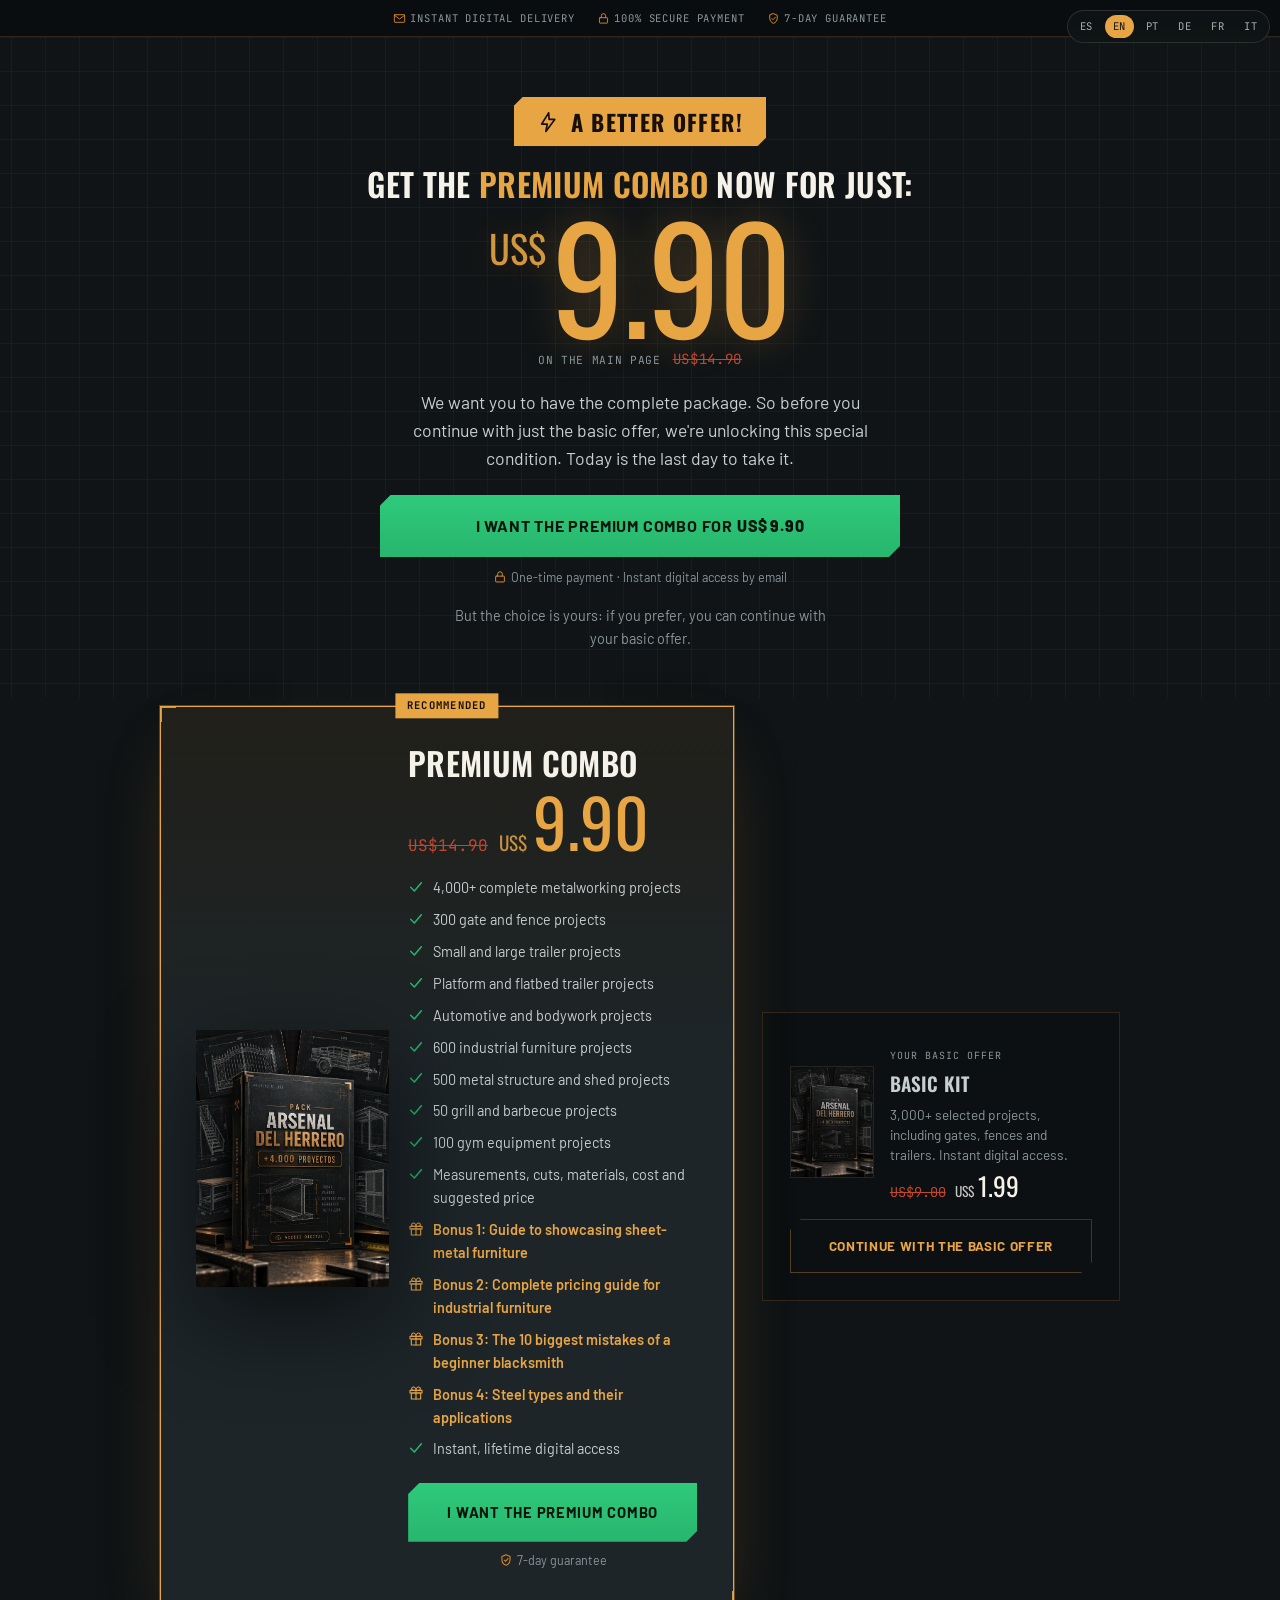
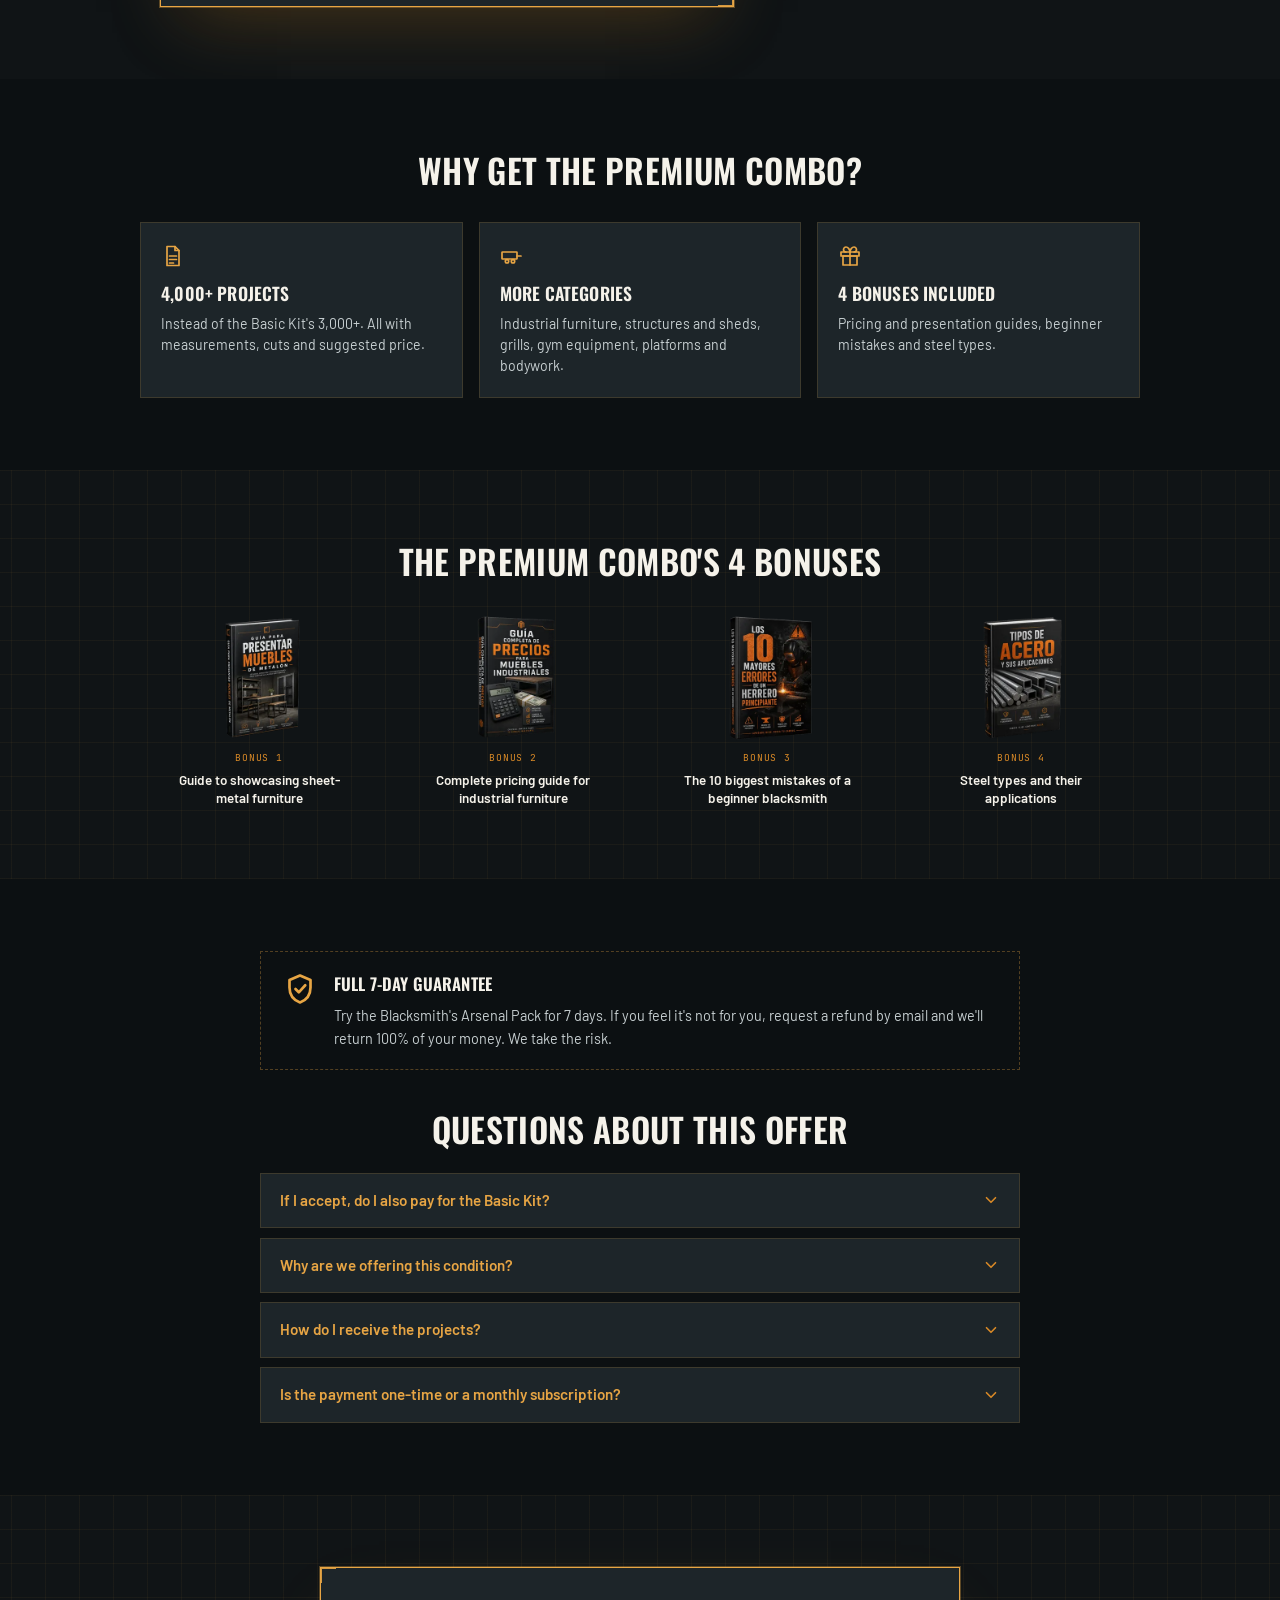
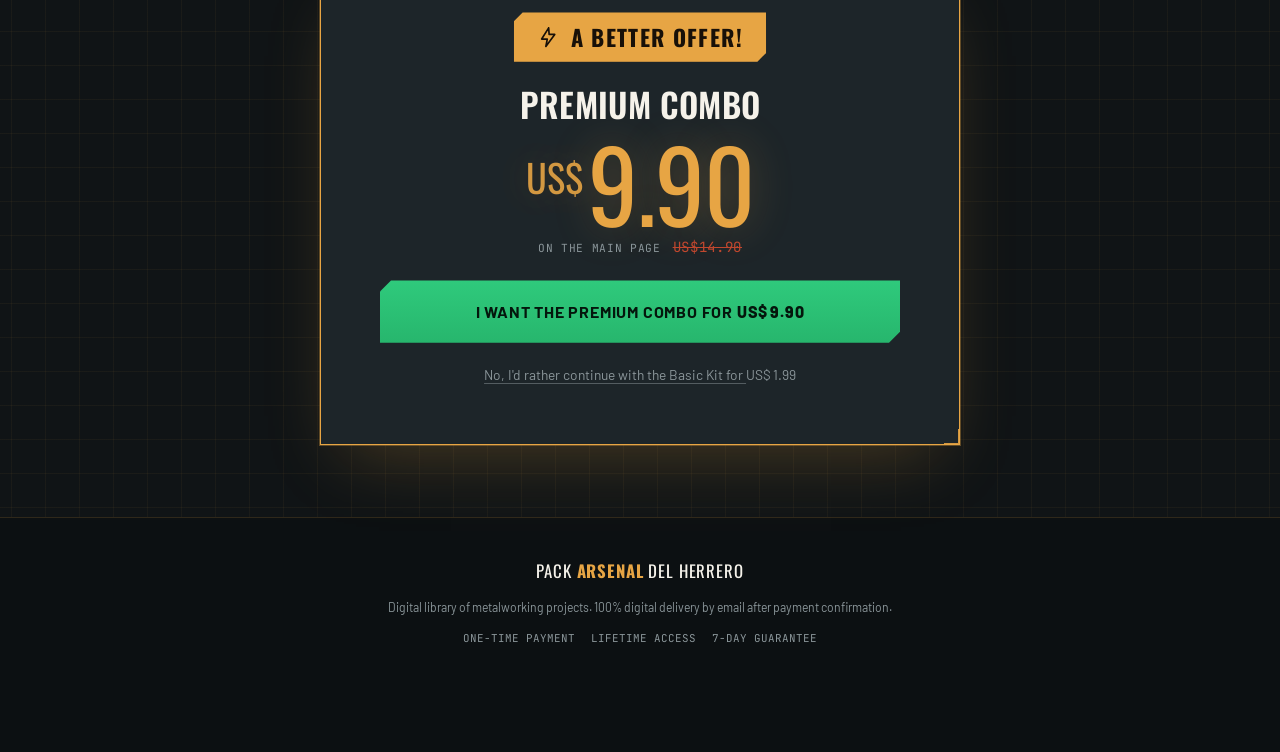
==== commit 097aaf1b: "Card Premium com lista completa (15 itens) e preco do Basico menor Co-Authored-By: Claude Opus 5.5 <" ====
--- a/upsell1/index.html
+++ b/upsell1/index.html
@@ -91,9 +91,19 @@
         </div>
         <ul class="offer-list">
           <li><svg viewBox="0 0 24 24"><use href="#i-check"/></svg><span data-i18n="plan.premium.list1">+4.000 proyectos de herrería completos</span></li>
-          <li><svg viewBox="0 0 24 24"><use href="#i-check"/></svg><span data-i18n="fn.card_cats">8 categorías: portones, remolques, muebles, estructuras, parrillas, gimnasio y más</span></li>
+          <li><svg viewBox="0 0 24 24"><use href="#i-check"/></svg><span data-i18n="plan.premium.list2">300 proyectos de portones y rejas</span></li>
+          <li><svg viewBox="0 0 24 24"><use href="#i-check"/></svg><span data-i18n="plan.premium.list3">Proyectos de remolques pequeños y grandes</span></li>
+          <li><svg viewBox="0 0 24 24"><use href="#i-check"/></svg><span data-i18n="plan.premium.list4">Proyectos de plataformas y tráileres</span></li>
+          <li><svg viewBox="0 0 24 24"><use href="#i-check"/></svg><span data-i18n="plan.premium.list5">Proyectos automotrices y carrocerías</span></li>
+          <li><svg viewBox="0 0 24 24"><use href="#i-check"/></svg><span data-i18n="plan.premium.list6">600 proyectos de muebles industriales</span></li>
+          <li><svg viewBox="0 0 24 24"><use href="#i-check"/></svg><span data-i18n="plan.premium.list7">500 proyectos de estructuras metálicas y galpones</span></li>
+          <li><svg viewBox="0 0 24 24"><use href="#i-check"/></svg><span data-i18n="plan.premium.list8">50 proyectos de parrillas y asadores</span></li>
+          <li><svg viewBox="0 0 24 24"><use href="#i-check"/></svg><span data-i18n="plan.premium.list9">100 proyectos de equipos de gimnasio</span></li>
           <li><svg viewBox="0 0 24 24"><use href="#i-check"/></svg><span data-i18n="plan.premium.list10">Medidas, cortes, materiales, costo y precio sugerido</span></li>
-          <li class="bonus-line"><svg viewBox="0 0 24 24"><use href="#i-gift"/></svg><span data-i18n="up.ctx_bonus">4 bonos incluidos</span></li>
+          <li class="bonus-line"><svg viewBox="0 0 24 24"><use href="#i-gift"/></svg><span data-i18n="plan.premium.bonus1">Bono 1: Guía para presentar muebles de metalón</span></li>
+          <li class="bonus-line"><svg viewBox="0 0 24 24"><use href="#i-gift"/></svg><span data-i18n="plan.premium.bonus2">Bono 2: Guía completa de precios para muebles industriales</span></li>
+          <li class="bonus-line"><svg viewBox="0 0 24 24"><use href="#i-gift"/></svg><span data-i18n="plan.premium.bonus3">Bono 3: Los 10 mayores errores de un herrero principiante</span></li>
+          <li class="bonus-line"><svg viewBox="0 0 24 24"><use href="#i-gift"/></svg><span data-i18n="plan.premium.bonus4">Bono 4: Tipos de acero y sus aplicaciones</span></li>
           <li><svg viewBox="0 0 24 24"><use href="#i-check"/></svg><span data-i18n="plan.premium.list11">Acceso digital inmediato y de por vida</span></li>
         </ul>
         <a class="btn btn-primary" data-funnel-link="accept"><span data-i18n="plan.premium.cta">Quiero el Combo Premium</span></a>
--- a/assets/funnel/funnel.css
+++ b/assets/funnel/funnel.css
@@ -172,3 +172,8 @@
 /* los cards se encogen en pantallas estrechas (320px) aunque el precio convertido sea largo */
 .fn-cards-wrap>*,.fn-pcard>*,.fn-bcard>*{min-width:0}
 .fn-bcard-price,.fn-pcard-price{flex-wrap:wrap}
+
+/* jerarquía de precios: Premium siempre mayor que el Básico */
+.fn-pcard-price .price-new .num{font-size:clamp(3rem,12vw,4.2rem)}
+.fn-bcard-price .price-new .num{font-size:1.6rem;line-height:1}
+@media(min-width:900px){.fn-cards-wrap{grid-template-columns:1.6fr 1fr}}
